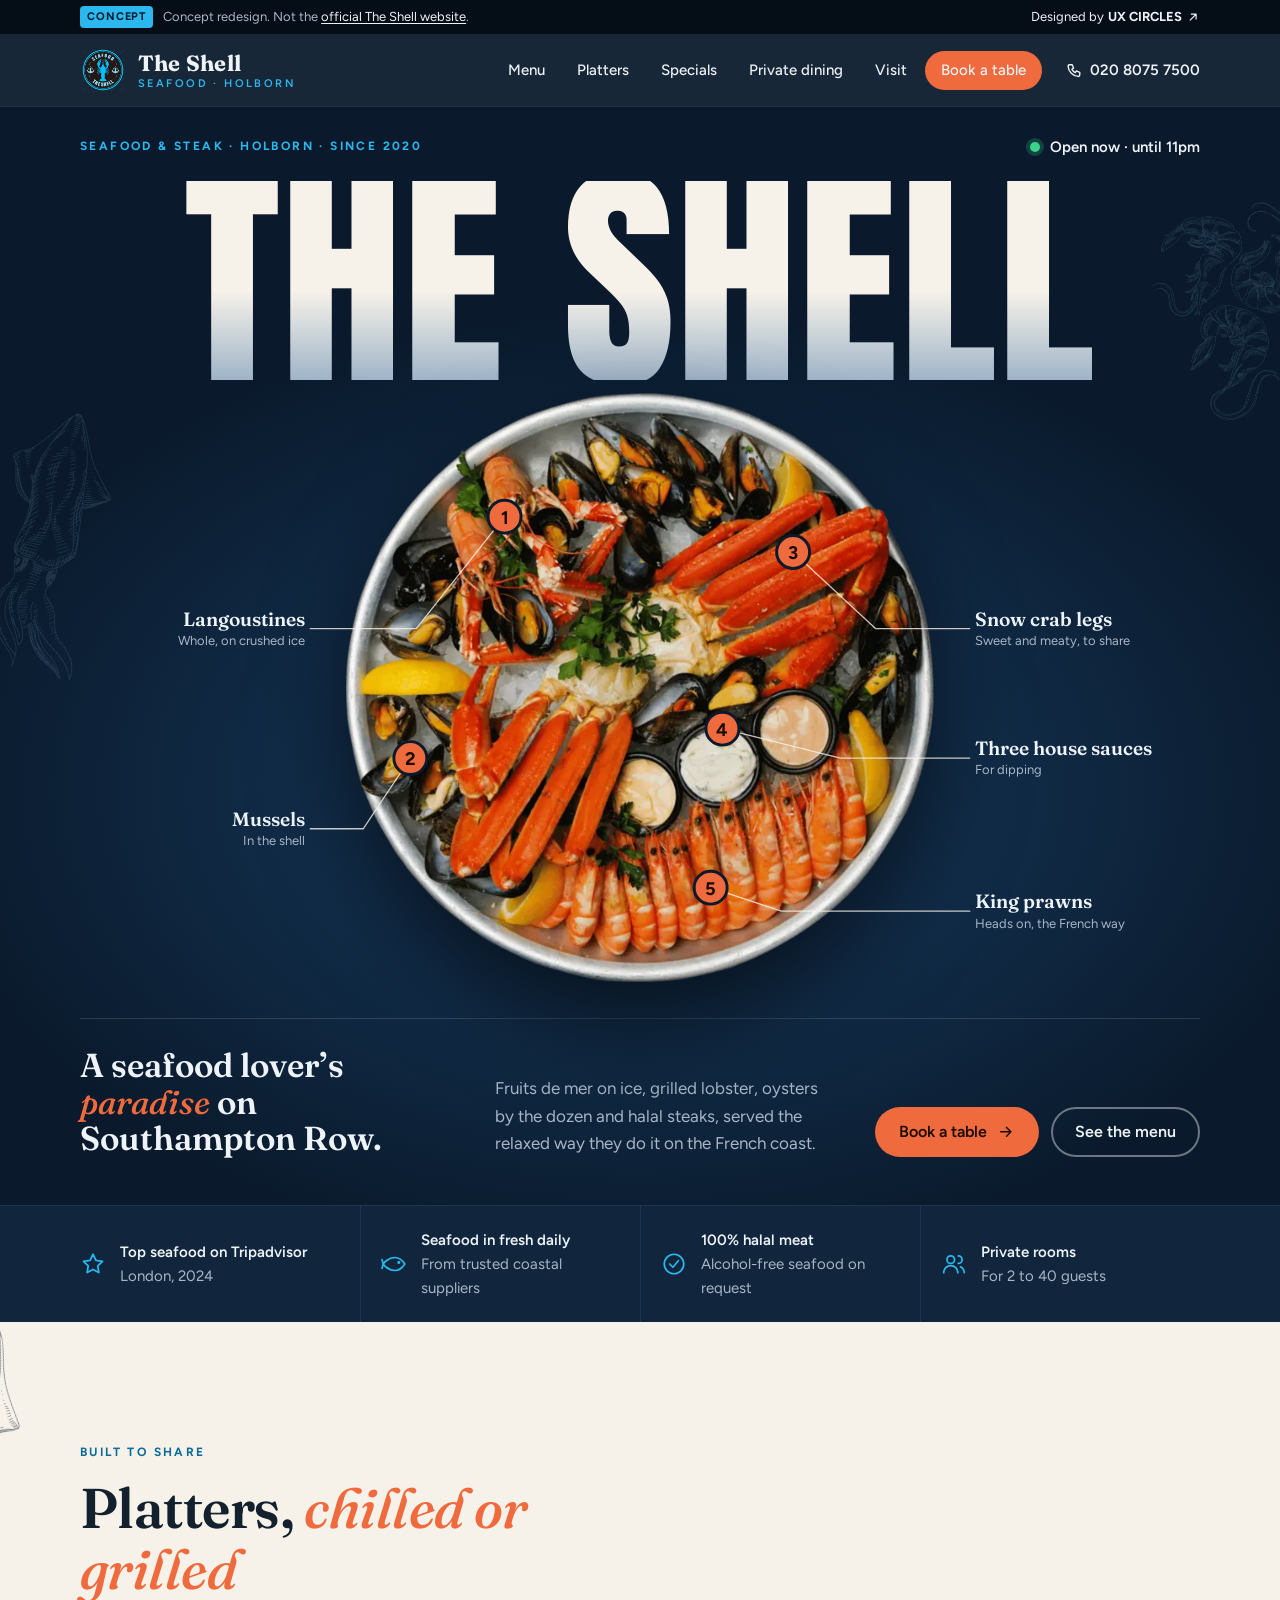
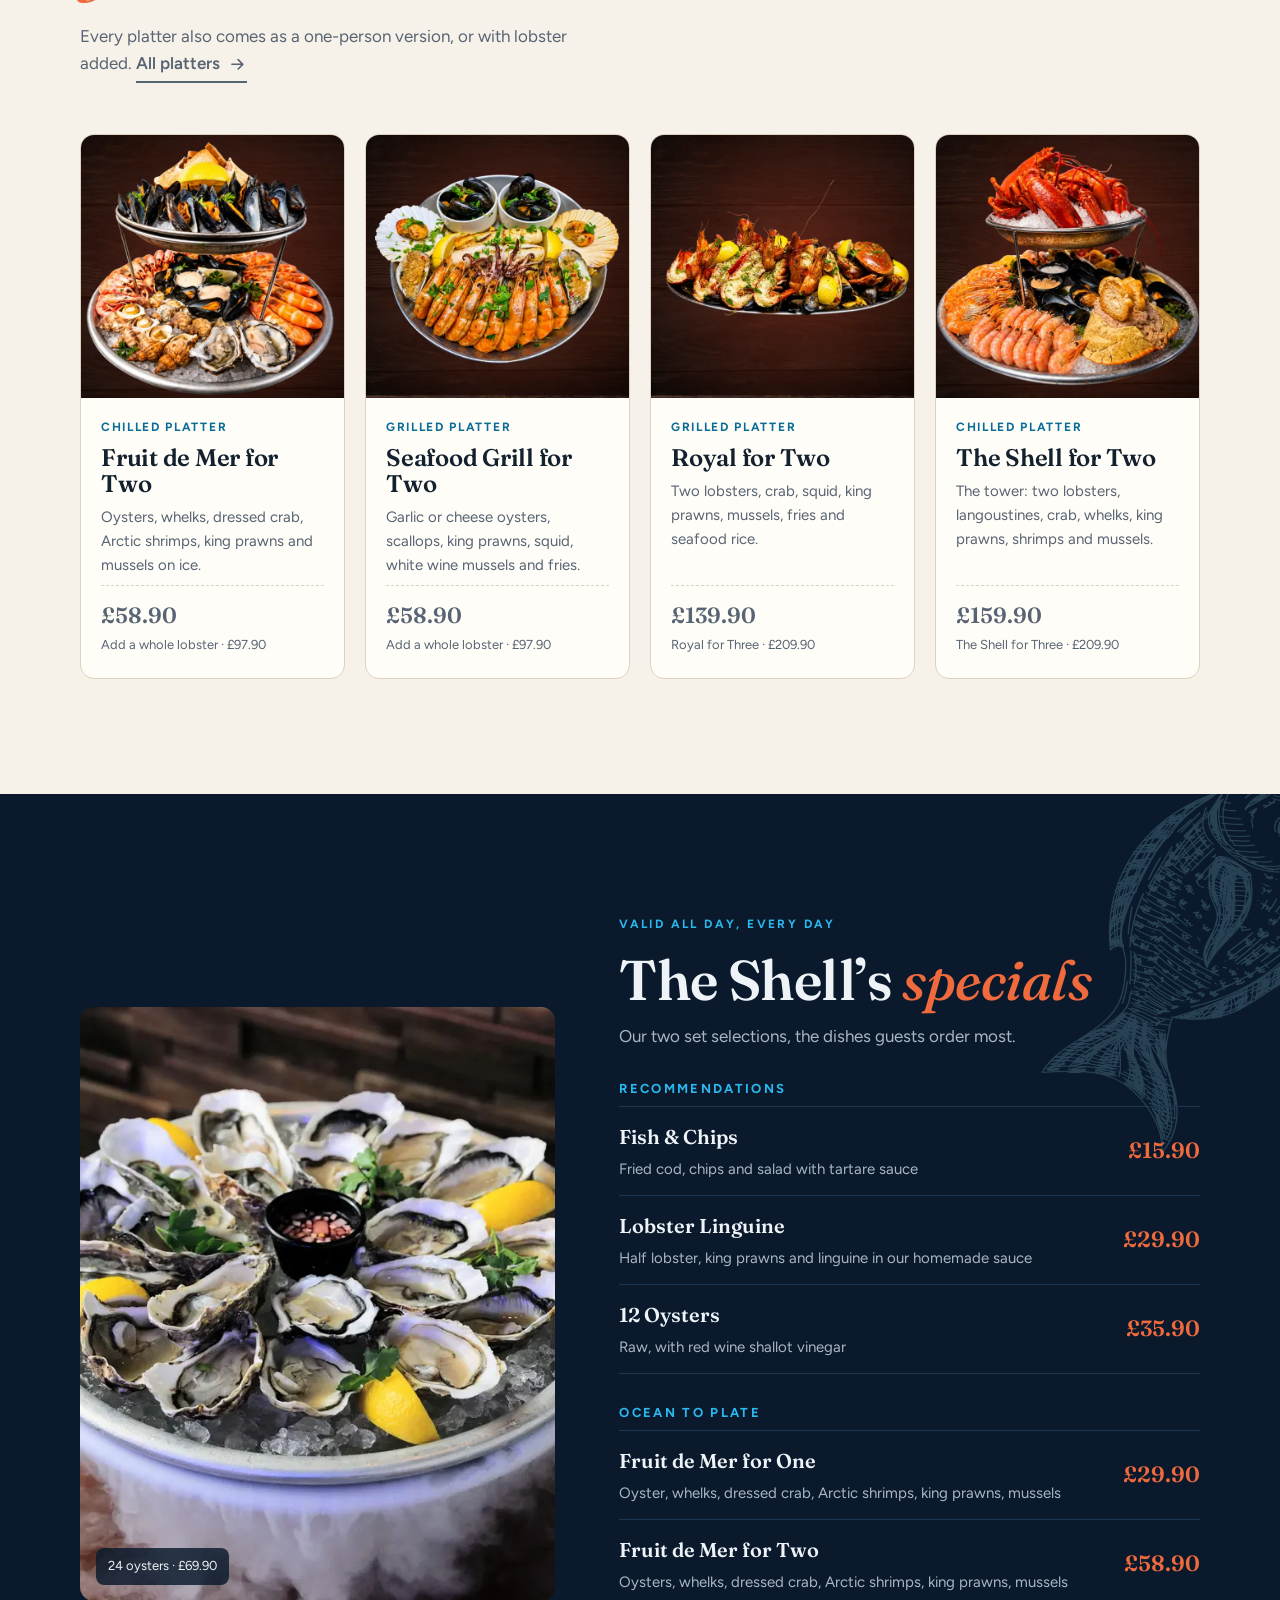
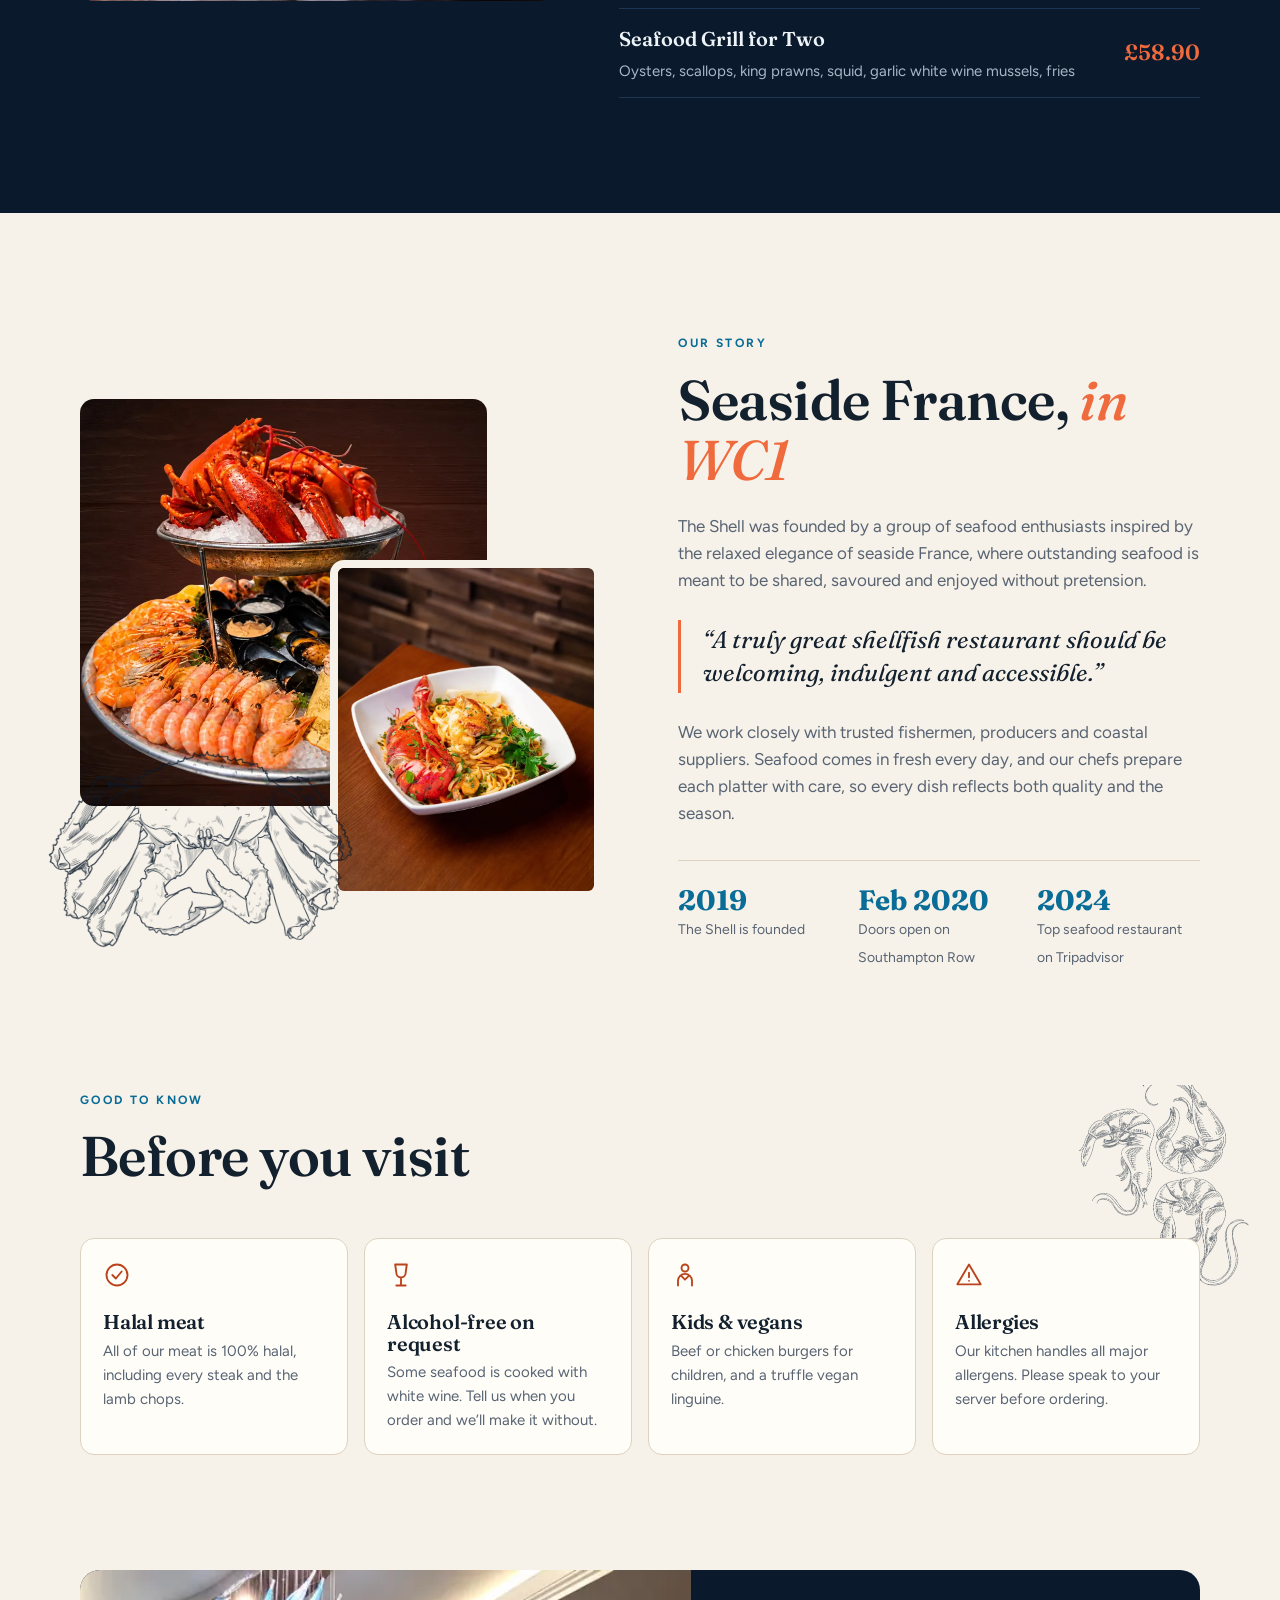
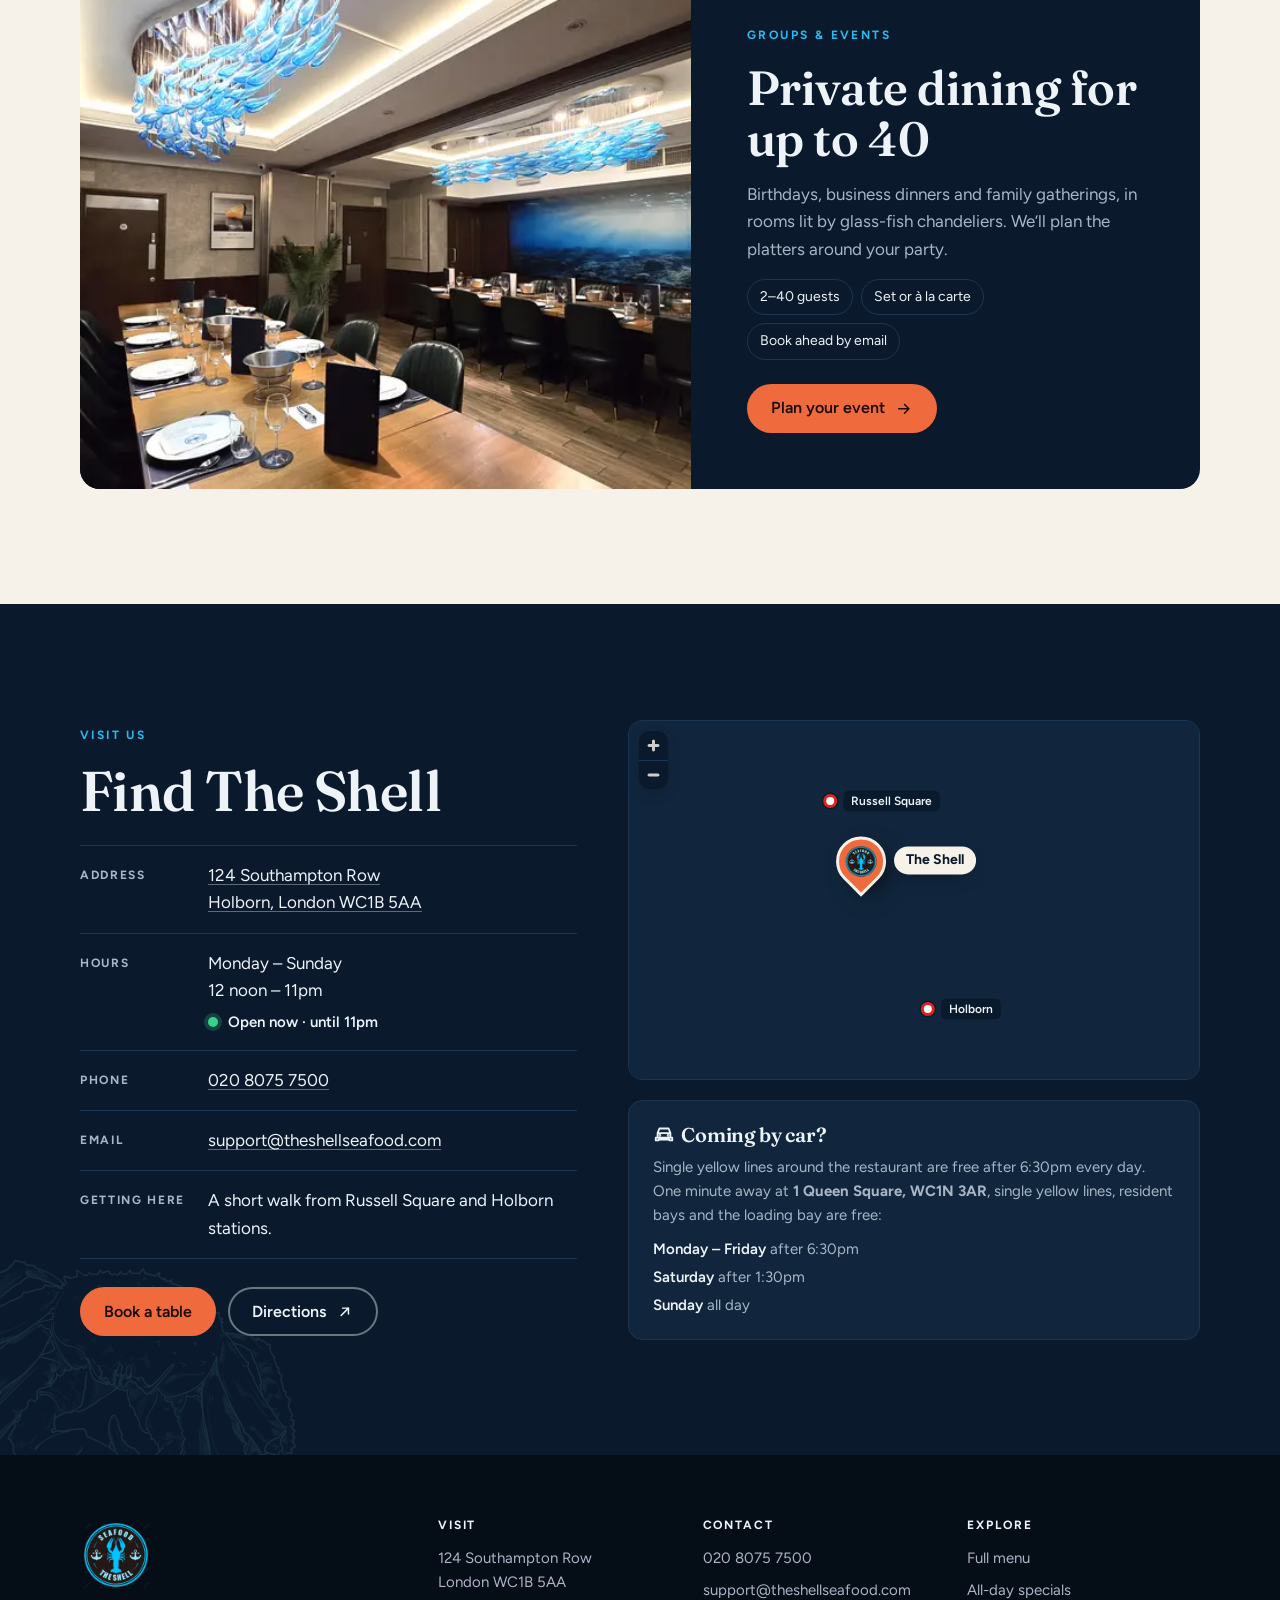
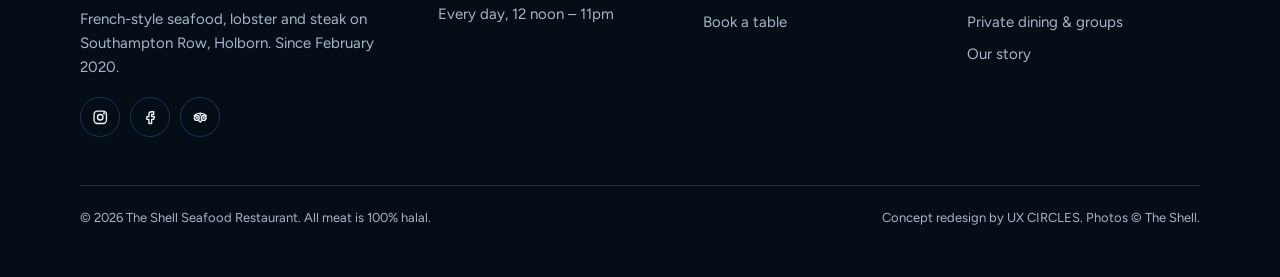
==== index.html @ cafabdac "Stop the hero platter from covering the S in the wordmark The platter overlapped the bottom of THE S" ====
<!doctype html>
<html lang="en-GB" class="no-js">
<head>
  <meta charset="utf-8">
  <meta name="viewport" content="width=device-width, initial-scale=1, viewport-fit=cover">
  <title>The Shell · Seafood restaurant in Holborn, London</title>
  <meta name="description" content="Fruits de mer platters, lobster, oysters and halal steak at 124 Southampton Row, Holborn. Open every day 12 noon – 11pm. Book a table online.">
  <meta name="robots" content="noindex, nofollow">
  <meta name="theme-color" content="#0a1a2c">
  <link rel="canonical" href="https://uxcircles.github.io/theshellseafood/">
  <link rel="icon" href="favicon.png" type="image/png">
  <link rel="apple-touch-icon" href="apple-touch-icon.png">

  <meta property="og:type" content="restaurant">
  <meta property="og:site_name" content="The Shell Seafood Restaurant">
  <meta property="og:title" content="The Shell · Seafood restaurant in Holborn, London">
  <meta property="og:description" content="Fruits de mer platters, lobster, oysters and halal steak at 124 Southampton Row, Holborn. Open every day 12 noon – 11pm. Book a table online.">
  <meta property="og:url" content="https://uxcircles.github.io/theshellseafood/">
  <meta property="og:image" content="https://uxcircles.github.io/theshellseafood/assets/img/og.jpg">
  <meta property="og:image:width" content="1200">
  <meta property="og:image:height" content="630">
  <meta name="twitter:card" content="summary_large_image">

  <link rel="preconnect" href="https://fonts.googleapis.com">
  <link rel="preconnect" href="https://fonts.gstatic.com" crossorigin>
  <link href="https://fonts.googleapis.com/css2?family=Anton&family=Figtree:wght@400;500;600;700&family=Fraunces:ital,opsz,wght@0,9..144,500;0,9..144,600;0,9..144,700;1,9..144,500&display=swap" rel="stylesheet">
  <link rel="preload" as="image" href="assets/img/platter-cutout-700.webp" imagesrcset="assets/img/platter-cutout-700.webp 700w, assets/img/platter-cutout-880.webp 880w" imagesizes="(max-width: 760px) 92vw, 600px" fetchpriority="high">
  <link rel="stylesheet" href="assets/css/style.css?v=7">
  <script type="application/ld+json">
  {
    "@context": "https://schema.org",
    "@type": "SeafoodRestaurant",
    "name": "The Shell Seafood Restaurant",
    "alternateName": ["The Shell", "The Shell Holborn"],
    "servesCuisine": ["Seafood", "French", "Steak"],
    "address": {
      "@type": "PostalAddress",
      "streetAddress": "124 Southampton Row",
      "addressLocality": "London",
      "postalCode": "WC1B 5AA",
      "addressCountry": "GB"
    },
    "geo": { "@type": "GeoCoordinates", "latitude": 51.5207627, "longitude": -0.1229369 },
    "telephone": "+442080757500",
    "email": "support@theshellseafood.com",
    "url": "https://uxcircles.github.io/theshellseafood/",
    "image": "https://uxcircles.github.io/theshellseafood/assets/img/og.jpg",
    "logo": "https://uxcircles.github.io/theshellseafood/assets/img/logo-badge.png",
    "menu": "https://uxcircles.github.io/theshellseafood/menu.html",
    "acceptsReservations": "True",
    "priceRange": "££",
    "openingHoursSpecification": [
      { "@type": "OpeningHoursSpecification", "dayOfWeek": ["Monday", "Tuesday", "Wednesday", "Thursday", "Friday", "Saturday", "Sunday"], "opens": "12:00", "closes": "23:00" }
    ],
    "sameAs": ["https://www.instagram.com/theshellseafood/", "https://www.facebook.com/TheShellSeafood/", "https://www.tripadvisor.co.uk/Restaurant_Review-g186338-d20214731-Reviews-The_Shell_Holborn-London_England.html"]
  }
  </script>
</head>
<body>
  <svg aria-hidden="true" focusable="false" style="position:absolute;width:0;height:0;overflow:hidden">
    <symbol id="i-phone" viewBox="0 0 24 24"><path d="M5 4h4l2 5-2.5 1.5a11 11 0 0 0 5 5L15 13l5 2v4a2 2 0 0 1-2 2A16 16 0 0 1 3 6a2 2 0 0 1 2-2"/></symbol>
    <symbol id="i-arrow" viewBox="0 0 24 24"><path d="M5 12h14M13 6l6 6-6 6"/></symbol>
    <symbol id="i-ext" viewBox="0 0 24 24"><path d="M7 17 17 7M9 7h8v8"/></symbol>
    <symbol id="i-pin" viewBox="0 0 24 24"><path d="M12 21s-7-6.2-7-11.5A7 7 0 0 1 19 9.5C19 14.8 12 21 12 21z"/><circle cx="12" cy="9.5" r="2.5"/></symbol>
    <symbol id="i-clock" viewBox="0 0 24 24"><circle cx="12" cy="12" r="9"/><path d="M12 7v5l3 2"/></symbol>
    <symbol id="i-mail" viewBox="0 0 24 24"><rect x="3" y="5" width="18" height="14" rx="2"/><path d="m3 7 9 6 9-6"/></symbol>
    <symbol id="i-search" viewBox="0 0 24 24"><circle cx="11" cy="11" r="7"/><path d="m20 20-4-4"/></symbol>
    <symbol id="i-leaf" viewBox="0 0 24 24"><path d="M5 19c0-9 6-14 15-14 0 9-5 15-14 15"/><path d="M5 19 13 11"/></symbol>
    <symbol id="i-check" viewBox="0 0 24 24"><circle cx="12" cy="12" r="9"/><path d="m8 12 3 3 5-6"/></symbol>
    <symbol id="i-glass" viewBox="0 0 24 24"><path d="M7 3h10l-1 7a4 4 0 0 1-8 0zM12 14v7M8 21h8"/></symbol>
    <symbol id="i-child" viewBox="0 0 24 24"><circle cx="12" cy="6" r="3"/><path d="M6 21v-4a6 6 0 0 1 12 0v4M9 13l3 3 3-3"/></symbol>
    <symbol id="i-users" viewBox="0 0 24 24"><circle cx="9" cy="8" r="3.5"/><path d="M2.5 20a6.5 6.5 0 0 1 13 0"/><path d="M16 4.5a3.5 3.5 0 0 1 0 7M18 14.5a6.5 6.5 0 0 1 3.5 5.5"/></symbol>
    <symbol id="i-cake" viewBox="0 0 24 24"><path d="M4 21V12h16v9M2 21h20M4 16c2 1.5 4 1.5 6 0s4-1.5 6 0 4 1.5 4 0M12 12V8M12 5.5V5"/></symbol>
    <symbol id="i-case" viewBox="0 0 24 24"><rect x="3" y="7" width="18" height="13" rx="2"/><path d="M9 7V5a2 2 0 0 1 2-2h2a2 2 0 0 1 2 2v2M3 13h18"/></symbol>
    <symbol id="i-heart" viewBox="0 0 24 24"><path d="M12 20s-8-4.6-8-10.5A4.5 4.5 0 0 1 12 7a4.5 4.5 0 0 1 8 2.5C20 15.4 12 20 12 20z"/></symbol>
    <symbol id="i-car" viewBox="0 0 24 24"><path d="M5 16V11l2-5h10l2 5v5M3 16h18v3h-3v-1H6v1H3zM5 11h14"/><circle cx="7.5" cy="13.5" r=".5"/><circle cx="16.5" cy="13.5" r=".5"/></symbol>
    <symbol id="i-alert" viewBox="0 0 24 24"><path d="M12 3 2 20h20L12 3z"/><path d="M12 10v4M12 17h.01"/></symbol>
    <symbol id="i-star" viewBox="0 0 24 24"><path d="m12 3 2.7 5.6 6.1.9-4.4 4.3 1 6.1-5.4-2.9-5.4 2.9 1-6.1L3.2 9.5l6.1-.9z"/></symbol>
    <symbol id="i-fish" viewBox="0 0 24 24"><path d="M2 12s4-6 11-6c4 0 7 3 9 6-2 3-5 6-9 6-7 0-11-6-11-6zM2 12l-1 4M2 12 1 8"/><circle cx="16.5" cy="10.5" r=".6"/></symbol>
    <symbol id="i-ig" viewBox="0 0 24 24"><rect x="3" y="3" width="18" height="18" rx="5"/><circle cx="12" cy="12" r="4"/><circle cx="17.5" cy="6.5" r=".6"/></symbol>
    <symbol id="i-fb" viewBox="0 0 24 24"><path d="M14 8h3V4h-3a4 4 0 0 0-4 4v3H7v4h3v6h4v-6h3l1-4h-4V8z"/></symbol>
    <symbol id="i-ta" viewBox="0 0 24 24"><circle cx="7" cy="13" r="3.5"/><circle cx="17" cy="13" r="3.5"/><path d="M3.5 9.5C6 7 9 6 12 6s6 1 8.5 3.5M12 6v3M10 17l2 2 2-2"/><circle cx="7" cy="13" r=".6"/><circle cx="17" cy="13" r=".6"/></symbol>
  </svg>
  <a class="skip" href="#main">Skip to content</a>

  <header class="site-header">
    <div class="concept-bar" role="note">
      <div class="wrap concept-inner">
        <p><span class="concept-tag">Concept</span><span class="concept-long">Concept redesign. Not the <a href="https://www.theshellseafood.com/" target="_blank" rel="noopener">official The Shell website</a>.</span><span class="concept-short">Concept redesign</span></p>
        <a href="https://ux-circles.com/web" target="_blank" rel="noopener">Designed by <strong>UX CIRCLES</strong> <svg class="icon" aria-hidden="true"><use href="#i-ext"/></svg></a>
      </div>
    </div>
    <div class="header-bar">
      <div class="wrap header-inner">
        <a class="brand" href="index.html" aria-label="The Shell, home">
          <img src="assets/img/logo-badge.png" alt="" width="46" height="46">
          <span class="brand-name"><strong>The Shell</strong><span>Seafood · Holborn</span></span>
        </a>
        <nav class="nav" id="site-nav" aria-label="Main">
          <a href="menu.html">Menu</a>
          <a href="#platters">Platters</a>
          <a href="#specials">Specials</a>
          <a href="private-dining.html">Private dining</a>
          <a href="#visit">Visit</a>
          <a class="btn btn-primary btn-sm" href="book.html">Book a table</a>
        </nav>
        <a class="header-call" href="tel:+442080757500"><svg class="icon" aria-hidden="true"><use href="#i-phone"/></svg><span>020 8075 7500</span><span class="visually-hidden"> Call the restaurant</span></a>
        <button class="nav-toggle" type="button" aria-expanded="false" aria-controls="site-nav" data-nav-toggle><span class="bars" aria-hidden="true"></span>Menu</button>
      </div>
    </div>
  </header>

  <main id="main">
    <section class="hero" aria-labelledby="hero-title">
      <img class="sketch sk-hero-a" src="assets/img/sketch-squid-light.webp" width="500" height="720" alt="" aria-hidden="true" loading="lazy" decoding="async">
      <img class="sketch sk-hero-b" src="assets/img/sketch-shrimp-light.webp" width="507" height="720" alt="" aria-hidden="true" loading="lazy" decoding="async">
      <div class="wrap hero-inner">
        <div class="hero-top">
          <span class="eyebrow light">Seafood &amp; steak · Holborn<span class="hide-sm"> · Since 2020</span></span>
          <span class="status hide-sm" data-status>Open every day, 12 noon – 11pm</span>
        </div>
        <h1 id="hero-title" class="wordmark"><span aria-hidden="true">The Shell</span><span class="visually-hidden">The Shell, seafood restaurant in Holborn, London</span></h1>

        <figure class="anatomy">
          <div class="anatomy-stage">
            <div class="plate-loader" aria-hidden="true">
              <span class="plate-rim"></span>
              <span class="plate-ice"></span>
              <span class="plate-text">Plating up…</span>
            </div>
            <img class="anatomy-plate" src="assets/img/platter-cutout-700.webp" srcset="assets/img/platter-cutout-700.webp 700w, assets/img/platter-cutout-880.webp 880w" sizes="(max-width: 760px) 92vw, 600px" width="700" height="700" alt="A round seafood platter on ice: langoustines, snow crab legs, mussels, king prawns and three sauces" fetchpriority="high">
            <svg class="anatomy-lines" viewBox="0 0 180 100" aria-hidden="true">
              <g class="leaders">
                <polyline points="67,21 52,40 34,40"/>
                <polyline points="51,62 43,74 34,74"/>
                <polyline points="116,27 130,40 146,40"/>
                <polyline points="104,57 124,62 146,62"/>
                <polyline points="102,84 114,88 146,88"/>
              </g>
              <g class="pins">
                <g style="--i:0"><circle cx="67" cy="21" r="2.8"/><text x="67" y="21.2">1</text></g>
                <g style="--i:1"><circle cx="51" cy="62" r="2.8"/><text x="51" y="62.2">2</text></g>
                <g style="--i:2"><circle cx="116" cy="27" r="2.8"/><text x="116" y="27.2">3</text></g>
                <g style="--i:3"><circle cx="104" cy="57" r="2.8"/><text x="104" y="57.2">4</text></g>
                <g style="--i:4"><circle cx="102" cy="84" r="2.8"/><text x="102" y="84.2">5</text></g>
              </g>
            </svg>
          </div>
          <figcaption>
            <ol class="anatomy-labels">
              <li class="l1" style="--i:0"><b>1</b><span>Langoustines<small>Whole, on crushed ice</small></span></li>
              <li class="l2" style="--i:1"><b>2</b><span>Mussels<small>In the shell</small></span></li>
              <li class="l3" style="--i:2"><b>3</b><span>Snow crab legs<small>Sweet and meaty, to share</small></span></li>
              <li class="l4" style="--i:3"><b>4</b><span>Three house sauces<small>For dipping</small></span></li>
              <li class="l5" style="--i:4"><b>5</b><span>King prawns<small>Heads on, the French way</small></span></li>
            </ol>
          </figcaption>
        </figure>

        <div class="hero-foot">
          <p class="hero-tagline">A seafood lover’s <em class="script">paradise</em> on Southampton Row.</p>
          <p class="hero-lede">Fruits de mer on ice, grilled lobster, oysters by the dozen and halal steaks, served the relaxed way they do it on the French coast.</p>
          <div class="hero-actions">
            <span class="status show-sm" data-status>Open every day, 12 noon – 11pm</span>
            <a class="btn btn-primary" href="book.html">Book a table <svg class="icon" aria-hidden="true"><use href="#i-arrow"/></svg></a>
            <a class="btn btn-ghost" href="menu.html">See the menu</a>
          </div>
        </div>
      </div>
    </section>

    <section class="proof" aria-label="Why The Shell">
      <div class="wrap">
        <ul>
          <li><svg class="icon" aria-hidden="true"><use href="#i-star"/></svg><span><strong>Top seafood on Tripadvisor</strong>London, 2024</span></li>
          <li><svg class="icon" aria-hidden="true"><use href="#i-fish"/></svg><span><strong>Seafood in fresh daily</strong>From trusted coastal suppliers</span></li>
          <li><svg class="icon" aria-hidden="true"><use href="#i-check"/></svg><span><strong>100% halal meat</strong>Alcohol-free seafood on request</span></li>
          <li><svg class="icon" aria-hidden="true"><use href="#i-users"/></svg><span><strong>Private rooms</strong>For 2 to 40 guests</span></li>
        </ul>
      </div>
    </section>

    <section class="section has-sketch" id="platters" aria-labelledby="platters-title">
      <img class="sketch sk-platters" src="assets/img/sketch-squid-ink.webp" width="500" height="720" alt="" aria-hidden="true" loading="lazy" decoding="async">
      <div class="wrap">
        <div class="section-head">
          <div>
            <span class="eyebrow">Built to share</span>
            <h2 id="platters-title">Platters, <em class="script">chilled or grilled</em></h2>
          </div>
          <p>Every platter also comes as a one-person version, or with lobster added. <a class="link-arrow" href="menu.html#chilled-platters">All platters <svg class="icon" aria-hidden="true"><use href="#i-arrow"/></svg></a></p>
        </div>
        <ul class="platters">
          <li class="platter reveal">
            <img src="assets/img/menu/fruit-de-mer-for-two-640.webp" width="640" height="640" alt="Fruit de Mer for Two" loading="lazy" decoding="async">
            <div class="platter-body">
              <span class="platter-kind">Chilled platter</span>
              <h3>Fruit de Mer for Two</h3>
              <p>Oysters, whelks, dressed crab, Arctic shrimps, king prawns and mussels on ice.</p>
              <div class="platter-foot"><span class="price">£58.90</span><span>Add a whole lobster · £97.90</span></div>
            </div>
          </li>
          <li class="platter reveal">
            <img src="assets/img/menu/seafood-grill-for-two-640.webp" width="640" height="640" alt="Seafood Grill for Two" loading="lazy" decoding="async">
            <div class="platter-body">
              <span class="platter-kind">Grilled platter</span>
              <h3>Seafood Grill for Two</h3>
              <p>Garlic or cheese oysters, scallops, king prawns, squid, white wine mussels and fries.</p>
              <div class="platter-foot"><span class="price">£58.90</span><span>Add a whole lobster · £97.90</span></div>
            </div>
          </li>
          <li class="platter reveal">
            <img src="assets/img/menu/royal-for-two-640.webp" width="640" height="640" alt="Royal for Two" loading="lazy" decoding="async">
            <div class="platter-body">
              <span class="platter-kind">Grilled platter</span>
              <h3>Royal for Two</h3>
              <p>Two lobsters, crab, squid, king prawns, mussels, fries and seafood rice.</p>
              <div class="platter-foot"><span class="price">£139.90</span><span>Royal for Three · £209.90</span></div>
            </div>
          </li>
          <li class="platter reveal">
            <img src="assets/img/menu/the-shell-for-two-640.webp" width="640" height="640" alt="The Shell for Two" loading="lazy" decoding="async">
            <div class="platter-body">
              <span class="platter-kind">Chilled platter</span>
              <h3>The Shell for Two</h3>
              <p>The tower: two lobsters, langoustines, crab, whelks, king prawns, shrimps and mussels.</p>
              <div class="platter-foot"><span class="price">£159.90</span><span>The Shell for Three · £209.90</span></div>
            </div>
          </li>
        </ul>
      </div>
    </section>

    <section class="section on-ink has-sketch" id="specials" aria-labelledby="specials-title">
      <img class="sketch sk-specials" src="assets/img/sketch-fish-light.webp" width="403" height="720" alt="" aria-hidden="true" loading="lazy" decoding="async">
      <div class="wrap specials">
        <figure class="specials-photo reveal">
          <img src="assets/img/oysters-800.webp" srcset="assets/img/oysters-800.webp 800w, assets/img/oysters-1600.webp 1600w" sizes="(max-width: 860px) 100vw, 520px" width="800" height="701" alt="Two dozen raw oysters on a stand of crushed ice with lemon and shallot vinegar" loading="lazy" decoding="async">
          <figcaption>24 oysters · £69.90</figcaption>
        </figure>
        <div>
          <span class="eyebrow light">Valid all day, every day</span>
          <h2 id="specials-title">The Shell’s <em class="script">specials</em></h2>
          <p class="specials-intro">Our two set selections, the dishes guests order most.</p>
          <div class="special-group">
            <h3>Recommendations</h3>
            <ul class="special-list">
              <li><strong>Fish &amp; Chips</strong><span>Fried cod, chips and salad with tartare sauce</span><b class="price">£15.90</b></li>
              <li><strong>Lobster Linguine</strong><span>Half lobster, king prawns and linguine in our homemade sauce</span><b class="price">£29.90</b></li>
              <li><strong>12 Oysters</strong><span>Raw, with red wine shallot vinegar</span><b class="price">£35.90</b></li>
            </ul>
          </div>
          <div class="special-group">
            <h3>Ocean to plate</h3>
            <ul class="special-list">
              <li><strong>Fruit de Mer for One</strong><span>Oyster, whelks, dressed crab, Arctic shrimps, king prawns, mussels</span><b class="price">£29.90</b></li>
              <li><strong>Fruit de Mer for Two</strong><span>Oysters, whelks, dressed crab, Arctic shrimps, king prawns, mussels</span><b class="price">£58.90</b></li>
              <li><strong>Seafood Grill for Two</strong><span>Oysters, scallops, king prawns, squid, garlic white wine mussels, fries</span><b class="price">£58.90</b></li>
            </ul>
          </div>
        </div>
      </div>
    </section>

    <section class="section" id="story" aria-labelledby="story-title">
      <div class="wrap story">
        <div class="story-photos reveal">
          <img class="p1" src="assets/img/tower-800.webp" srcset="assets/img/tower-800.webp 800w, assets/img/tower-1600.webp 1600w" sizes="(max-width: 860px) 78vw, 440px" width="800" height="787" alt="The Shell for Two: a two-tier tower with lobsters on top and prawns, mussels and crab below" loading="lazy" decoding="async">
          <img class="p2" src="assets/img/linguine-800.webp" srcset="assets/img/linguine-800.webp 800w, assets/img/linguine-1600.webp 1600w" sizes="(max-width: 860px) 52vw, 300px" width="800" height="985" alt="Lobster linguine in a white bowl" loading="lazy" decoding="async">
          <img class="sketch sk-story" src="assets/img/sketch-crab-ink.webp" width="720" height="471" alt="" aria-hidden="true" loading="lazy" decoding="async">
        </div>
        <div class="story-copy">
          <span class="eyebrow">Our story</span>
          <h2 id="story-title">Seaside France, <em class="script">in WC1</em></h2>
          <p>The Shell was founded by a group of seafood enthusiasts inspired by the relaxed elegance of seaside France, where outstanding seafood is meant to be shared, savoured and enjoyed without pretension.</p>
          <blockquote>“A truly great shellfish restaurant should be welcoming, indulgent and accessible.”</blockquote>
          <p>We work closely with trusted fishermen, producers and coastal suppliers. Seafood comes in fresh every day, and our chefs prepare each platter with care, so every dish reflects both quality and the season.</p>
          <ul class="timeline">
            <li><strong>2019</strong><span>The Shell is founded</span></li>
            <li><strong>Feb 2020</strong><span>Doors open on Southampton Row</span></li>
            <li><strong>2024</strong><span>Top seafood restaurant on Tripadvisor</span></li>
          </ul>
        </div>
      </div>
    </section>

    <section class="section has-sketch" style="padding-top:0" aria-labelledby="notes-title">
      <img class="sketch sk-notes" src="assets/img/sketch-shrimp-ink.webp" width="507" height="720" alt="" aria-hidden="true" loading="lazy" decoding="async">
      <div class="wrap">
        <div class="section-head">
          <div>
            <span class="eyebrow">Good to know</span>
            <h2 id="notes-title">Before you visit</h2>
          </div>
        </div>
        <ul class="notes">
          <li class="reveal"><svg class="icon" aria-hidden="true"><use href="#i-check"/></svg><h3>Halal meat</h3><p>All of our meat is 100% halal, including every steak and the lamb chops.</p></li>
          <li class="reveal"><svg class="icon" aria-hidden="true"><use href="#i-glass"/></svg><h3>Alcohol-free on request</h3><p>Some seafood is cooked with white wine. Tell us when you order and we’ll make it without.</p></li>
          <li class="reveal"><svg class="icon" aria-hidden="true"><use href="#i-child"/></svg><h3>Kids &amp; vegans</h3><p>Beef or chicken burgers for children, and a truffle vegan linguine.</p></li>
          <li class="reveal"><svg class="icon" aria-hidden="true"><use href="#i-alert"/></svg><h3>Allergies</h3><p>Our kitchen handles all major allergens. Please speak to your server before ordering.</p></li>
        </ul>
      </div>
    </section>

    <section class="section" style="padding-top:0" aria-labelledby="pd-title">
      <div class="wrap">
        <div class="pd-teaser reveal">
          <img src="assets/img/room-long-800.webp" srcset="assets/img/room-long-800.webp 800w, assets/img/room-long-1600.webp 1600w" sizes="(max-width: 860px) 100vw, 660px" width="800" height="450" alt="Private dining room with long tables, green leather chairs, blue glass fish chandeliers and an underwater mural" loading="lazy" decoding="async">
          <div class="pd-teaser-body">
            <span class="eyebrow light">Groups &amp; events</span>
            <h2 id="pd-title">Private dining for up to 40</h2>
            <p>Birthdays, business dinners and family gatherings, in rooms lit by glass-fish chandeliers. We’ll plan the platters around your party.</p>
            <ul class="pd-facts"><li>2–40 guests</li><li>Set or à la carte</li><li>Book ahead by email</li></ul>
            <a class="btn btn-primary" href="private-dining.html">Plan your event <svg class="icon" aria-hidden="true"><use href="#i-arrow"/></svg></a>
          </div>
        </div>
      </div>
    </section>

    <section class="section on-ink has-sketch" id="visit" aria-labelledby="visit-title">
      <img class="sketch sk-visit" src="assets/img/sketch-crab-light.webp" width="720" height="471" alt="" aria-hidden="true" loading="lazy" decoding="async">
      <div class="wrap visit">
        <div>
          <span class="eyebrow light">Visit us</span>
          <h2 id="visit-title">Find The Shell</h2>
          <ul class="visit-list">
            <li><span class="label">Address</span><span><a href="https://www.google.com/maps/place/The+Shell/@51.5207627,-0.1251256,17z/data=!3m1!4b1!4m6!3m5!1s0x48761bf2e88a51cd:0xa73f724916147853!8m2!3d51.5207627!4d-0.1229369" target="_blank" rel="noopener">124 Southampton Row<br>Holborn, London WC1B 5AA</a></span></li>
            <li><span class="label">Hours</span><span>Monday – Sunday<br>12 noon – 11pm <span class="status" data-status style="display:flex;margin-top:6px"></span></span></li>
            <li><span class="label">Phone</span><span><a href="tel:+442080757500">020 8075 7500</a></span></li>
            <li><span class="label">Email</span><span><a href="mailto:support@theshellseafood.com">support@theshellseafood.com</a></span></li>
            <li><span class="label">Getting here</span><span>A short walk from Russell Square and Holborn stations.</span></li>
          </ul>
          <div class="visit-actions">
            <a class="btn btn-primary" href="book.html">Book a table</a>
            <a class="btn btn-ghost" href="https://www.google.com/maps/place/The+Shell/@51.5207627,-0.1251256,17z/data=!3m1!4b1!4m6!3m5!1s0x48761bf2e88a51cd:0xa73f724916147853!8m2!3d51.5207627!4d-0.1229369" target="_blank" rel="noopener">Directions <svg class="icon" aria-hidden="true"><use href="#i-ext"/></svg></a>
          </div>
        </div>
        <div class="visit-side">
          <div class="map">
            <!-- MapLibre is bundled in assets/vendor; the map (assets/js/map.js) only loads when it scrolls near the viewport -->
            <div class="map-canvas" data-map data-lib="assets/vendor/maplibre/" data-src="assets/js/map.js?v=1" data-logo="assets/img/logo-badge.png" data-lat="51.52076" data-lng="-0.12294" data-stations='[["Russell Square", -0.1243, 51.5231], ["Holborn", -0.1200, 51.5174]]' role="img" aria-label="Map showing The Shell at 124 Southampton Row, between Russell Square and Holborn stations">
              <a class="map-fallback" href="https://www.google.com/maps/place/The+Shell/@51.5207627,-0.1251256,17z/data=!3m1!4b1!4m6!3m5!1s0x48761bf2e88a51cd:0xa73f724916147853!8m2!3d51.5207627!4d-0.1229369" target="_blank" rel="noopener">Open in Google Maps ↗</a>
            </div>
          </div>
          <div class="parking">
            <h3><svg class="icon" aria-hidden="true" style="vertical-align:-3px;margin-right:6px"><use href="#i-car"/></svg>Coming by car?</h3>
            <p>Single yellow lines around the restaurant are free after 6:30pm every day. One minute away at <strong>1 Queen Square, WC1N 3AR</strong>, single yellow lines, resident bays and the loading bay are free:</p>
            <ul>
              <li><strong>Monday – Friday</strong> after 6:30pm</li>
              <li><strong>Saturday</strong> after 1:30pm</li>
              <li><strong>Sunday</strong> all day</li>
            </ul>
          </div>
        </div>
      </div>
    </section>
  </main>

  <footer class="site-footer">
    <div class="wrap">
      <div class="footer-grid">
        <div class="footer-brand">
          <img src="assets/img/logo-badge.png" alt="The Shell seafood badge" width="72" height="72" loading="lazy">
          <p>French-style seafood, lobster and steak on Southampton Row, Holborn. Since February 2020.</p>
          <div class="socials">
            <a href="https://www.instagram.com/theshellseafood/" target="_blank" rel="noopener" aria-label="Instagram"><svg class="icon" aria-hidden="true"><use href="#i-ig"/></svg></a>
            <a href="https://www.facebook.com/TheShellSeafood/" target="_blank" rel="noopener" aria-label="Facebook"><svg class="icon" aria-hidden="true"><use href="#i-fb"/></svg></a>
            <a href="https://www.tripadvisor.co.uk/Restaurant_Review-g186338-d20214731-Reviews-The_Shell_Holborn-London_England.html" target="_blank" rel="noopener" aria-label="Tripadvisor reviews"><svg class="icon" aria-hidden="true"><use href="#i-ta"/></svg></a>
          </div>
        </div>
        <div>
          <h2>Visit</h2>
          <ul>
            <li><a href="https://www.google.com/maps/place/The+Shell/@51.5207627,-0.1251256,17z/data=!3m1!4b1!4m6!3m5!1s0x48761bf2e88a51cd:0xa73f724916147853!8m2!3d51.5207627!4d-0.1229369" target="_blank" rel="noopener">124 Southampton Row<br>London WC1B 5AA</a></li>
            <li>Every day, 12 noon – 11pm</li>
          </ul>
        </div>
        <div>
          <h2>Contact</h2>
          <ul>
            <li><a href="tel:+442080757500">020 8075 7500</a></li>
            <li><a href="mailto:support@theshellseafood.com">support@theshellseafood.com</a></li>
            <li><a href="book.html">Book a table</a></li>
          </ul>
        </div>
        <div>
          <h2>Explore</h2>
          <ul>
            <li><a href="menu.html">Full menu</a></li>
            <li><a href="#specials">All-day specials</a></li>
            <li><a href="private-dining.html">Private dining &amp; groups</a></li>
            <li><a href="#story">Our story</a></li>
          </ul>
        </div>
      </div>
      <div class="footer-base">
        <p>© <span data-year>2026</span> The Shell Seafood Restaurant. All meat is 100% halal.</p>
        <p>Concept redesign by <a href="https://ux-circles.com/web" target="_blank" rel="noopener">UX CIRCLES</a>. Photos © The Shell.</p>
      </div>
    </div>
  </footer>

  <nav class="action-bar" aria-label="Quick actions">
    <a class="btn btn-ghost" href="tel:+442080757500"><svg class="icon" aria-hidden="true"><use href="#i-phone"/></svg>Call</a>
    <a class="btn btn-primary" href="book.html">Book a table</a>
  </nav>

  <script src="assets/js/main.js?v=3" defer></script>
</body>
</html>
---- assets/css/style.css ----
/* The Shell — concept redesign
   Colours come from the restaurant's own badge (cyan lobster on deep navy)
   and the lobster-orange script on the current site. */
:root {
  --ink: #0a1a2c;          /* deep navy, page dark sections */
  --ink-2: #11263d;        /* raised navy */
  --ink-3: #1b3653;        /* lines on navy */
  --shell: #f7f2e9;        /* oyster-shell cream, light sections */
  --sand: #ede4d3;         /* darker cream */
  --paper: #fffdf8;
  --text: #13202e;
  --muted: #586473;
  --on-ink: #eef3f8;
  --on-ink-muted: #a8b6c6;
  --cyan: #2bb8ee;         /* badge blue: accents on navy */
  --cyan-deep: #0a6d97;    /* badge blue darkened for text on cream (AA) */
  --coral: #ef6a3d;        /* lobster orange */
  --coral-deep: #b9431b;
  --line: #ddd2bf;

  --f-display: "Fraunces", Georgia, "Times New Roman", serif;
  --f-body: "Figtree", system-ui, -apple-system, "Segoe UI", sans-serif;

  --wrap: 1200px;
  --gutter: clamp(16px, 4vw, 40px);
  --radius: 14px;
  --shadow: 0 18px 40px -22px rgba(6, 18, 32, .55);
  --header-h: 72px;
  --concept-h: 34px;     /* the Concept bar above the header; both stay pinned */
}

*, *::before, *::after { box-sizing: border-box; }
html { -webkit-text-size-adjust: 100%; scroll-behavior: smooth; scroll-padding-top: calc(var(--concept-h) + var(--header-h) + 16px); }
@media (prefers-reduced-motion: reduce) { html { scroll-behavior: auto; } }
body {
  margin: 0;
  font: 400 1.0625rem/1.6 var(--f-body);
  color: var(--text);
  background: var(--shell);
  -webkit-font-smoothing: antialiased;
}
img { max-width: 100%; height: auto; display: block; }
a { color: inherit; }
button, input, select, textarea { font: inherit; color: inherit; }
h1, h2, h3, h4 { font-family: var(--f-display); font-weight: 600; line-height: 1.08; margin: 0; letter-spacing: -.01em; font-optical-sizing: auto; }
p { margin: 0; }
ul { margin: 0; padding: 0; }
.wrap { width: 100%; max-width: var(--wrap); margin-inline: auto; padding-inline: var(--gutter); }
.visually-hidden { position: absolute !important; width: 1px; height: 1px; overflow: hidden; clip: rect(0 0 0 0); white-space: nowrap; }
.icon { width: 1.1em; height: 1.1em; fill: none; stroke: currentColor; stroke-width: 2; stroke-linecap: round; stroke-linejoin: round; flex: none; }

.skip { position: absolute; left: 12px; top: -60px; z-index: 100; background: var(--paper); color: var(--text); padding: 10px 16px; border-radius: 8px; font-weight: 600; }
.skip:focus { top: 12px; }
:focus-visible { outline: 3px solid var(--cyan); outline-offset: 3px; }

/* ---------- Concept bar ---------- */
.concept-bar { background: #050d17; color: var(--on-ink-muted); font-size: .8125rem; }
.concept-inner { display: flex; align-items: center; justify-content: space-between; gap: 12px; height: var(--concept-h); }
.concept-bar p { white-space: nowrap; display: flex; align-items: center; gap: 10px; }
.concept-bar a { color: var(--on-ink); text-decoration: none; display: inline-flex; align-items: center; gap: 4px; white-space: nowrap; }
.concept-bar p a { text-decoration: underline; text-underline-offset: 2px; display: inline; }
.concept-tag { background: var(--cyan); color: var(--ink); font-weight: 700; text-transform: uppercase; letter-spacing: .08em; font-size: .6875rem; padding: 2px 7px; border-radius: 4px; }
.concept-short { display: none; }
@media (max-width: 640px) { .concept-long { display: none; } .concept-short { display: inline; } }

/* ---------- Header ---------- */
.site-header { position: sticky; top: 0; z-index: 50; }
.header-bar { background: rgba(10, 26, 44, .94); backdrop-filter: saturate(140%) blur(10px); -webkit-backdrop-filter: saturate(140%) blur(10px); color: var(--on-ink); border-bottom: 1px solid rgba(255,255,255,.06); }
.header-inner { display: flex; align-items: center; gap: 24px; height: var(--header-h); }
.brand { display: flex; align-items: center; gap: 12px; text-decoration: none; margin-right: auto; }
.brand img { width: 46px; height: 46px; }
.brand-name { display: flex; flex-direction: column; line-height: 1; }
.brand-name strong { font-family: var(--f-display); font-size: 1.375rem; font-weight: 700; letter-spacing: .01em; }
.brand-name span { font-size: .6875rem; letter-spacing: .22em; text-transform: uppercase; color: var(--cyan); margin-top: 4px; font-weight: 600; }
.nav { display: flex; align-items: center; gap: 4px; }
.nav a { text-decoration: none; padding: 10px 14px; border-radius: 999px; font-weight: 500; font-size: .9375rem; color: var(--on-ink); }
.nav a:hover { background: rgba(255,255,255,.08); }
.nav a[aria-current="page"] { color: var(--cyan); }
.nav .btn[aria-current="page"] { color: #1a0b04; }
.header-call { display: inline-flex; align-items: center; gap: 8px; text-decoration: none; font-weight: 600; font-size: .9375rem; color: var(--on-ink); white-space: nowrap; }
.header-call:hover { color: var(--cyan); }
.nav-toggle { display: none; background: none; border: 1px solid rgba(255,255,255,.25); color: var(--on-ink); border-radius: 999px; padding: 8px 14px; font-weight: 600; font-size: .9375rem; cursor: pointer; align-items: center; gap: 8px; }
.nav-toggle .bars { width: 16px; height: 10px; position: relative; border-top: 2px solid currentColor; border-bottom: 2px solid currentColor; }

@media (max-width: 960px) {
  .header-call { display: none; } /* the fixed bottom bar already has Call */
  .header-inner { gap: 14px; }
  .nav-toggle { display: inline-flex; }
  .nav { position: absolute; left: 0; right: 0; top: 100%; flex-direction: column; align-items: stretch; gap: 0; background: var(--ink); padding: 8px var(--gutter) 20px; border-bottom: 1px solid var(--ink-3); display: none; }
  .nav.open { display: flex; }
  .nav a { border-radius: 0; padding: 14px 4px; border-bottom: 1px solid var(--ink-3); font-size: 1.0625rem; }
  .nav .btn { margin-top: 14px; justify-content: center; border-radius: 999px; border: 0; }
}
@media (max-width: 420px) { .brand-name span { display: none; } .brand img { width: 40px; height: 40px; } }

/* ---------- Buttons ---------- */
.btn { display: inline-flex; align-items: center; gap: 10px; padding: 14px 22px; border-radius: 999px; font-weight: 600; font-size: 1rem; line-height: 1; text-decoration: none; border: 2px solid transparent; cursor: pointer; transition: transform .15s ease, background-color .15s ease, color .15s ease; }
@media (hover: hover) { .btn:hover { transform: translateY(-1px); } }
.btn-primary { background: var(--coral); color: #1a0b04; }
.btn-primary:hover { background: #ff7d50; }
.btn-ghost { border-color: rgba(255,255,255,.4); color: var(--on-ink); }
.btn-ghost:hover { border-color: var(--on-ink); }
.btn-dark { background: var(--ink); color: var(--on-ink); }
.btn-dark:hover { background: var(--ink-2); }
.btn-line { border-color: var(--ink); color: var(--ink); }
.btn-line:hover { background: var(--ink); color: var(--on-ink); }
.btn-sm { padding: 10px 16px; font-size: .9375rem; }

/* ---------- Shared type ---------- */
.eyebrow { font-size: .75rem; font-weight: 700; letter-spacing: .2em; text-transform: uppercase; color: var(--cyan-deep); display: inline-block; }
.on-ink .eyebrow, .eyebrow.light { color: var(--cyan); }
.section { padding-block: clamp(64px, 9vw, 120px); }
.section-head { display: flex; align-items: end; justify-content: space-between; gap: 24px; margin-bottom: clamp(32px, 4vw, 52px); flex-wrap: wrap; }
.section-head h2 { font-size: clamp(2.125rem, 4.6vw, 3.5rem); margin-top: 14px; max-width: 16ch; }
.section-head p { max-width: 46ch; color: var(--muted); }
.on-ink { background: var(--ink); color: var(--on-ink); }
.on-ink .section-head p, .on-ink .muted { color: var(--on-ink-muted); }
em.script { font-style: italic; font-weight: 500; color: var(--coral); }
.on-ink em.script { color: var(--coral); }
.price { font-family: var(--f-display); font-weight: 600; font-variant-numeric: lining-nums tabular-nums; white-space: nowrap; }
.link-arrow { display: inline-flex; align-items: center; gap: 8px; font-weight: 600; text-decoration: none; border-bottom: 2px solid currentColor; padding-bottom: 3px; }
.link-arrow:hover .icon { transform: translateX(3px); }
.link-arrow .icon { transition: transform .15s ease; }

/* ---------- Open status ---------- */
.status { display: inline-flex; align-items: center; gap: 10px; font-weight: 600; font-size: .9375rem; }
.status::before { content: ""; width: 10px; height: 10px; border-radius: 50%; background: #7d8a99; box-shadow: 0 0 0 4px rgba(125,138,153,.2); }
.status.is-open::before { background: #3ad38a; box-shadow: 0 0 0 4px rgba(58,211,138,.22); }
.status.is-soon::before { background: #f5b83d; box-shadow: 0 0 0 4px rgba(245,184,61,.22); }

/* ---------- Hero (home): wordmark + "anatomy of a platter" ----------
   The stage uses a 180×100 coordinate box: the platter sits at x 40–140, the
   pointer lines and pins in the SVG use the same units, and the labels are
   placed in % of the same box, so everything stays aligned at any width. */
.hero { position: relative; overflow: hidden; background: radial-gradient(90% 70% at 50% 62%, #183d63 0%, var(--ink) 62%); color: var(--on-ink); }
.hero-inner { position: relative; z-index: 1; padding-block: 28px 48px; }
.hero-top { display: flex; justify-content: space-between; align-items: center; gap: 12px 24px; flex-wrap: wrap; }
.wordmark { font-family: "Anton", "Impact", "Arial Narrow", sans-serif; font-weight: 400; text-transform: uppercase; text-align: center; line-height: .82; letter-spacing: .005em; font-size: min(19vw, 290px); margin: 22px 0 0; color: var(--shell); white-space: nowrap; }
.wordmark span[aria-hidden] { display: block; background: linear-gradient(180deg, var(--shell) 0%, var(--shell) 55%, #9fb4c8 100%); -webkit-background-clip: text; background-clip: text; -webkit-text-fill-color: transparent; }
.anatomy { position: relative; margin: clamp(8px, 1vw, 16px) auto 0; /* sits just under the wordmark: overlapping it hid the S */ max-width: 1060px; z-index: 2; }
.anatomy-stage { position: relative; aspect-ratio: 180 / 100; }
.anatomy-plate { position: absolute; left: 22.222%; width: 55.556%; top: 0; height: 100%; object-fit: contain; filter: drop-shadow(0 40px 46px rgba(0,0,0,.6)); }
.anatomy-lines { position: absolute; inset: 0; width: 100%; height: 100%; overflow: visible; }
.leaders polyline { fill: none; stroke: var(--shell); stroke-width: .22; stroke-linecap: round; stroke-dasharray: 60; stroke-dashoffset: 0; opacity: .8; }
.pins circle { fill: var(--coral); stroke: var(--ink); stroke-width: .5; }
.pins text { font: 700 3.1px var(--f-body); fill: #1a0b04; text-anchor: middle; dominant-baseline: central; }
.anatomy-labels { list-style: none; }
.anatomy-labels li { position: absolute; transform: translateY(-50%); display: flex; gap: 10px; align-items: flex-start; max-width: 18.5%; font-family: var(--f-display); font-size: clamp(1rem, 1.5vw, 1.25rem); font-weight: 600; line-height: 1.15; }
.anatomy-labels li span { display: flex; flex-direction: column; gap: 3px; }
.anatomy-labels small { font-family: var(--f-body); font-size: .8125rem; font-weight: 400; color: var(--on-ink-muted); line-height: 1.3; }
.anatomy-labels b { display: none; }
.anatomy-labels .l1, .anatomy-labels .l2 { right: 81.6%; text-align: right; justify-content: flex-end; }
.anatomy-labels .l1 span, .anatomy-labels .l2 span { align-items: flex-end; }
.anatomy-labels .l3, .anatomy-labels .l4, .anatomy-labels .l5 { left: 81.6%; }
.anatomy-labels .l1 { top: 40%; }
.anatomy-labels .l2 { top: 74%; }
.anatomy-labels .l3 { top: 40%; }
.anatomy-labels .l4 { top: 62%; }
.anatomy-labels .l5 { top: 88%; }
.hero-foot { display: grid; grid-template-columns: minmax(0, 1.1fr) minmax(0, 1fr) auto; gap: 20px 40px; align-items: end; margin-top: 36px; padding-top: 28px; border-top: 1px solid rgba(255,255,255,.14); }
.hero-tagline { font-family: var(--f-display); font-size: clamp(1.625rem, 2.6vw, 2.25rem); line-height: 1.1; font-weight: 600; }
.hero-lede { color: var(--on-ink-muted); font-size: 1.0625rem; max-width: 44ch; }
.hero-actions { display: flex; flex-wrap: wrap; gap: 12px; }
.hero .show-sm { display: none; }
.hero .sketch { opacity: .16; }
.sk-hero-a { width: clamp(120px, 13vw, 200px); left: -30px; top: 30%; transform: rotate(-24deg); }
.sk-hero-b { width: clamp(110px, 12vw, 180px); right: -20px; top: 8%; transform: rotate(18deg); }

/* ---------- Loading, then draw-in ----------
   With JS on, the platter, pins, lines and labels stay hidden and a plate-rim
   loader turns until the photo has fully loaded (main.js adds .is-ready).
   Without JS everything simply shows. */
.plate-loader { position: absolute; left: 22.222%; width: 55.556%; top: 0; height: 100%; display: none; place-items: center; pointer-events: none; }
.js .plate-loader { display: grid; }
.plate-rim, .plate-ice { position: absolute; inset: 1.5%; border-radius: 50%; }
.plate-rim { border: 2px solid rgba(238,243,248,.14); }
.plate-rim::after { content: ""; position: absolute; inset: -2px; border-radius: 50%; border: 2px solid transparent; border-top-color: var(--coral); border-right-color: rgba(239,106,61,.35); }
.plate-ice { inset: 7%; background: radial-gradient(circle at 50% 45%, rgba(159,220,246,.14), rgba(159,220,246,.03) 62%, transparent 70%); }
.plate-text { position: relative; font-family: var(--f-display); font-style: italic; font-size: clamp(1rem, 1.6vw, 1.25rem); color: var(--on-ink-muted); }
.js .anatomy:not(.is-ready) .anatomy-plate,
.js .anatomy:not(.is-ready) .pins > g,
.js .anatomy:not(.is-ready) .anatomy-labels li { opacity: 0; }
.js .anatomy:not(.is-ready) .leaders polyline { stroke-dashoffset: 60; }
.anatomy.is-ready .plate-loader { opacity: 0; transition: opacity .35s ease; }
.anatomy.is-failed .plate-loader { opacity: 1; }
.anatomy.is-failed .plate-text { display: none; }
.anatomy.is-failed .anatomy-plate, .anatomy.is-failed .pins, .anatomy.is-failed .leaders { display: none; }

@media (prefers-reduced-motion: no-preference) {
  .plate-rim::after { animation: spin 1.1s linear infinite; }
  .plate-ice { animation: breathe 1.8s ease-in-out infinite; }
  .anatomy.is-ready .plate-rim::after, .anatomy.is-ready .plate-ice { animation: none; }
  .anatomy.is-ready .anatomy-plate { animation: settle 1.1s cubic-bezier(.2,.8,.2,1) both; }
  .anatomy.is-ready .pins > g { opacity: 0; transform-box: fill-box; transform-origin: center; animation: pop .45s cubic-bezier(.3,1.6,.5,1) forwards; animation-delay: calc(.45s + var(--i) * .12s); }
  .anatomy.is-ready .leaders polyline { stroke-dashoffset: 60; animation: draw .9s cubic-bezier(.6,0,.2,1) forwards; animation-delay: calc(.6s + var(--n, 0) * .12s); }
  .leaders polyline:nth-child(2) { --n: 1; } .leaders polyline:nth-child(3) { --n: 2; } .leaders polyline:nth-child(4) { --n: 3; } .leaders polyline:nth-child(5) { --n: 4; }
  .anatomy.is-ready .anatomy-labels li { opacity: 0; animation: fade-in .6s ease forwards; animation-delay: calc(1.1s + var(--i) * .12s); }
}
@keyframes spin { to { transform: rotate(360deg); } }
@keyframes breathe { 50% { opacity: .45; transform: scale(.97); } }
@keyframes draw { to { stroke-dashoffset: 0; } }
@keyframes pop { from { opacity: 0; transform: scale(.2); } to { opacity: 1; transform: none; } }
@keyframes fade-in { to { opacity: 1; } }
@keyframes settle { from { opacity: 0; transform: translateY(24px) rotate(-8deg) scale(.96); } }

@media (max-width: 1100px) {
  .hero-foot { grid-template-columns: 1fr 1fr; }
  .hero-actions { grid-column: 1 / -1; }
}
/* Phones and small tablets: the platter fills the width, labels become a numbered key */
@media (max-width: 760px) {
  .hero-inner { padding-block: 18px 36px; }
  .hero-top { justify-content: center; text-align: center; }
  .hero .hide-sm { display: none; }
  .hero .show-sm { display: flex; flex-basis: 100%; margin-bottom: 4px; }
  .wordmark { font-size: 23.5vw; margin-top: 18px; }
  .anatomy { margin-top: 2vw; }
  .anatomy-stage { width: 168%; margin-left: -34%; }
  .leaders { display: none; }
  .anatomy-labels { position: static; display: grid; grid-template-columns: 1fr 1fr; gap: 8px 14px; margin-top: 4px; }
  .anatomy-labels li { position: static; transform: none; max-width: none; font-size: 1rem; gap: 8px; align-items: center; text-align: left !important; justify-content: flex-start !important; }
  .anatomy-labels li span { align-items: flex-start !important; }
  .anatomy-labels small { display: none; }
  .anatomy-labels b { display: grid; place-items: center; flex: none; width: 22px; height: 22px; border-radius: 50%; background: var(--coral); color: #1a0b04; font: 700 .75rem var(--f-body); }
  .hero-foot { grid-template-columns: 1fr; margin-top: 24px; padding-top: 22px; }
  .sk-hero-a { top: 54%; }
}

/* ---------- Proof strip ---------- */
.proof { background: var(--ink-2); color: var(--on-ink); border-top: 1px solid var(--ink-3); }
.proof ul { list-style: none; display: grid; grid-template-columns: repeat(4, 1fr); }
.proof li { padding: 22px 20px; display: flex; gap: 14px; align-items: center; border-left: 1px solid var(--ink-3); font-size: .9375rem; color: var(--on-ink-muted); }
.proof li:first-child { border-left: 0; padding-left: 0; }
.proof strong { display: block; color: var(--on-ink); font-weight: 600; }
.proof .icon { color: var(--cyan); width: 26px; height: 26px; stroke-width: 1.6; }
@media (max-width: 900px) { .proof ul { grid-template-columns: 1fr 1fr; } .proof li:nth-child(3) { border-left: 0; padding-left: 0; } .proof li { border-top: 1px solid var(--ink-3); } .proof li:nth-child(-n+2) { border-top: 0; } }
@media (max-width: 520px) { .proof ul { grid-template-columns: 1fr; } .proof li { border-left: 0; padding-left: 0; } .proof li:nth-child(2) { border-top: 1px solid var(--ink-3); } }

/* ---------- Platters ---------- */
.platters { display: grid; grid-template-columns: repeat(4, minmax(0, 1fr)); gap: 20px; list-style: none; }
.platter { background: var(--paper); border-radius: var(--radius); overflow: hidden; display: flex; flex-direction: column; border: 1px solid var(--line); transition: transform .2s ease, box-shadow .2s ease; }
/* hover lift only for real pointers: on touch screens it sticks after a tap */
@media (hover: hover) { .platter:hover { transform: translateY(-3px); box-shadow: var(--shadow); } }
.platter img { aspect-ratio: 1; object-fit: cover; width: 100%; background: var(--sand); }
.platter-body { padding: 20px 20px 22px; display: flex; flex-direction: column; gap: 8px; flex: 1; }
.platter-kind { font-size: .75rem; font-weight: 700; letter-spacing: .14em; text-transform: uppercase; color: var(--cyan-deep); }
.platter h3 { font-size: 1.5rem; }
.platter p { color: var(--muted); font-size: .9375rem; }
.platter-foot { margin-top: auto; padding-top: 12px; display: flex; flex-direction: column; gap: 2px; border-top: 1px dashed var(--line); }
.platter-foot .price { font-size: 1.375rem; }
.platter-foot span { font-size: .8125rem; color: var(--muted); }
@media (max-width: 1040px) { .platters { grid-template-columns: repeat(2, minmax(0, 1fr)); } }
@media (max-width: 560px) {
  /* swipeable row: scroll-padding keeps each snapped card on the page gutter, overscroll stops Safari's back-swipe */
  .platters { grid-template-columns: none; grid-auto-flow: column; grid-auto-columns: 82%; overflow-x: auto; scroll-snap-type: x mandatory; scroll-padding-inline: var(--gutter); overscroll-behavior-x: contain; margin-inline: calc(var(--gutter) * -1); padding-inline: var(--gutter); padding-bottom: 8px; scrollbar-width: none; }
  .js .platters .reveal { opacity: 1; transform: none; transition: none; } /* off-screen cards would otherwise fade in mid-swipe */
  .platters::-webkit-scrollbar { display: none; }
  .platter { scroll-snap-align: start; }
}

/* ---------- Specials ---------- */
.specials { display: grid; grid-template-columns: minmax(0, .9fr) minmax(0, 1.1fr); gap: clamp(32px, 5vw, 72px); align-items: center; }
.specials-photo { margin: 0; position: relative; border-radius: var(--radius); overflow: hidden; aspect-ratio: 4 / 5; }
.specials-photo img { width: 100%; height: 100%; object-fit: cover; }
.specials-photo figcaption { position: absolute; left: 16px; bottom: 16px; background: rgba(10,26,44,.82); color: var(--on-ink); padding: 8px 12px; border-radius: 8px; font-size: .8125rem; }
.specials h2 { font-size: clamp(2.125rem, 4.6vw, 3.5rem); margin: 14px 0 12px; }
.specials-intro { color: var(--on-ink-muted); max-width: 44ch; }
.special-group { margin-top: 32px; }
.special-group h3 { font-family: var(--f-body); font-size: .8125rem; font-weight: 700; letter-spacing: .18em; text-transform: uppercase; color: var(--cyan); padding-bottom: 10px; border-bottom: 1px solid var(--ink-3); }
.special-list { list-style: none; }
.special-list li { display: grid; grid-template-columns: 1fr auto; gap: 4px 20px; padding: 14px 0; border-bottom: 1px solid var(--ink-3); }
.special-list strong { font-family: var(--f-display); font-size: 1.25rem; font-weight: 600; }
.special-list span { color: var(--on-ink-muted); font-size: .9375rem; grid-column: 1; }
.special-list .price { grid-row: 1 / span 2; grid-column: 2; align-self: center; font-size: 1.375rem; color: var(--coral); }
@media (max-width: 860px) { .specials { grid-template-columns: 1fr; } .specials-photo { aspect-ratio: 16 / 11; } }

/* ---------- Story ---------- */
.story { display: grid; grid-template-columns: minmax(0, 1fr) minmax(0, 1fr); gap: clamp(32px, 6vw, 88px); align-items: center; }
.story-photos { position: relative; padding-bottom: 18%; }
.story-photos img { border-radius: var(--radius); }
.story-photos .p1 { width: 78%; aspect-ratio: 1; object-fit: cover; }
.story-photos .p2 { position: absolute; right: 0; bottom: 0; width: 52%; aspect-ratio: 4 / 5; object-fit: cover; border: 8px solid var(--shell); }
.story h2 { font-size: clamp(2.125rem, 4.6vw, 3.5rem); margin: 14px 0 22px; }
.story-copy p + p { margin-top: 16px; }
.story-copy p { color: var(--muted); }
.story blockquote { margin: 26px 0; padding: 4px 0 4px 22px; border-left: 3px solid var(--coral); font-family: var(--f-display); font-style: italic; font-size: clamp(1.25rem, 2vw, 1.5rem); line-height: 1.35; color: var(--text); }
.timeline { list-style: none; display: grid; grid-template-columns: repeat(3, 1fr); gap: 16px; margin-top: 32px; padding-top: 24px; border-top: 1px solid var(--line); }
.timeline strong { display: block; font-family: var(--f-display); font-size: 1.75rem; color: var(--cyan-deep); line-height: 1.1; }
.timeline span { font-size: .875rem; color: var(--muted); }
@media (max-width: 860px) { .story { grid-template-columns: 1fr; } .story-photos { max-width: 560px; } }
@media (max-width: 420px) { .timeline { grid-template-columns: 1fr; } }

/* ---------- Good to know ---------- */
.notes { display: grid; grid-template-columns: repeat(4, minmax(0, 1fr)); gap: 16px; list-style: none; }
.notes li { background: var(--paper); border: 1px solid var(--line); border-radius: var(--radius); padding: 22px; }
.notes .icon { width: 28px; height: 28px; color: var(--coral-deep); stroke-width: 1.6; margin-bottom: 14px; }
.notes h3 { font-size: 1.25rem; margin-bottom: 6px; }
.notes p { font-size: .9375rem; color: var(--muted); }
@media (max-width: 960px) { .notes { grid-template-columns: 1fr 1fr; } }
@media (max-width: 520px) { .notes { grid-template-columns: 1fr; } }

/* ---------- Private dining teaser ---------- */
.pd-teaser { display: grid; grid-template-columns: minmax(0, 1.2fr) minmax(0, 1fr); border-radius: calc(var(--radius) + 6px); overflow: hidden; background: var(--ink); color: var(--on-ink); }
.pd-teaser img { width: 100%; height: 100%; object-fit: cover; min-height: 320px; }
.pd-teaser-body { padding: clamp(28px, 5vw, 56px); display: flex; flex-direction: column; justify-content: center; gap: 16px; }
.pd-teaser h2 { font-size: clamp(2rem, 4vw, 3rem); }
.pd-teaser p { color: var(--on-ink-muted); }
.pd-facts { display: flex; flex-wrap: wrap; gap: 8px; list-style: none; }
.pd-facts li { border: 1px solid var(--ink-3); border-radius: 999px; padding: 6px 12px; font-size: .875rem; }
.pd-teaser .btn { align-self: flex-start; margin-top: 8px; }
@media (max-width: 860px) { .pd-teaser { grid-template-columns: 1fr; } .pd-teaser img { aspect-ratio: 16 / 10; min-height: 0; } }

/* ---------- Visit ---------- */
.visit { display: grid; grid-template-columns: minmax(0, 1fr) minmax(0, 1.15fr); gap: clamp(28px, 4vw, 56px); }
.visit h2 { font-size: clamp(2.125rem, 4.6vw, 3.5rem); margin: 14px 0 24px; }
.visit-list { list-style: none; display: grid; gap: 0; border-top: 1px solid var(--ink-3); }
.visit-list li { display: grid; grid-template-columns: 112px 1fr; gap: 16px; padding: 16px 0; border-bottom: 1px solid var(--ink-3); }
.visit-list .label { font-size: .75rem; font-weight: 700; letter-spacing: .14em; text-transform: uppercase; color: var(--on-ink-muted); padding-top: 4px; }
.visit-list a { color: var(--on-ink); text-decoration-color: rgba(255,255,255,.35); text-underline-offset: 3px; }
.visit-list a:hover { color: var(--cyan); }
.visit-actions { display: flex; flex-wrap: wrap; gap: 12px; margin-top: 28px; }
.map { border-radius: var(--radius); overflow: hidden; background: var(--ink-2); min-height: 360px; position: relative; border: 1px solid var(--ink-3); }
/* .map prefix: maplibre-gl.css loads later and sets the container to position: relative */
.map .map-canvas { position: absolute; inset: 0; background: var(--ink-2); font: inherit; }
.map-fallback { position: absolute; left: 50%; top: 50%; transform: translate(-50%, -50%); color: var(--on-ink); font-weight: 600; text-decoration: underline; text-underline-offset: 3px; }
.js .map-canvas:not(.is-failed) .map-fallback { display: none; }
.map .map-canvas .maplibregl-ctrl-attrib { font-size: 10px; background: rgba(10,26,44,.75); color: var(--on-ink-muted); }
.map .map-canvas .maplibregl-ctrl-attrib a { color: var(--on-ink-muted); }
.map .map-canvas .maplibregl-ctrl-attrib-button { filter: invert(1); background-color: transparent; }
.map .map-canvas .maplibregl-ctrl-group { border-radius: 10px; background: var(--ink); box-shadow: 0 6px 16px -8px rgba(0,0,0,.6); }
.map .map-canvas .maplibregl-ctrl-group button + button { border-top-color: var(--ink-3); }
.map .map-canvas .maplibregl-ctrl-group button .maplibregl-ctrl-icon { filter: invert(1); }
.map .map-canvas .maplibregl-cooperative-gesture-screen { font-family: var(--f-body); background: rgba(5,13,23,.6); }
.map-pin { display: grid; justify-items: center; cursor: default; }
.map-pin .pin { display: grid; place-items: center; width: 50px; height: 50px; border-radius: 50% 50% 50% 0; transform: rotate(-45deg); background: var(--coral); border: 3px solid var(--shell); box-shadow: 0 12px 24px -8px rgba(0,0,0,.7); }
.map-pin .pin img { width: 34px; height: 34px; border-radius: 50%; transform: rotate(45deg); }
.map-pin .pin-label { position: absolute; left: 58px; top: 10px; padding: 5px 12px; border-radius: 99px; white-space: nowrap; background: var(--shell); color: var(--ink); font: 700 .875rem/1.3 var(--f-body); box-shadow: 0 8px 18px -10px rgba(0,0,0,.7); }
.map-station { position: relative; }
.map-station .roundel { display: block; box-sizing: border-box; width: 14px; height: 14px; border-radius: 50%; border: 3px solid #dc241f; background: #fff; box-shadow: 0 0 0 1.5px var(--ink); }
.map-station .station-name { position: absolute; left: 20px; top: 50%; transform: translateY(-50%); padding: 2px 8px; border-radius: 6px; white-space: nowrap; background: rgba(10,26,44,.88); color: var(--on-ink); font: 600 .75rem/1.4 var(--f-body); }
.parking { margin-top: 20px; background: var(--ink-2); border-radius: var(--radius); padding: 22px 24px; border: 1px solid var(--ink-3); }
.parking h3 { font-size: 1.25rem; margin-bottom: 10px; }
.parking p, .parking li { color: var(--on-ink-muted); font-size: .9375rem; }
.parking ul { list-style: none; display: grid; gap: 4px; margin-top: 10px; }
.parking li strong { color: var(--on-ink); font-weight: 600; }
.visit-side { display: flex; flex-direction: column; }
.visit-side .map { flex: 1; }
@media (max-width: 900px) { .visit { grid-template-columns: 1fr; } .visit-list li { grid-template-columns: 96px 1fr; } }

/* ---------- Footer ---------- */
.site-footer { background: #050d17; color: var(--on-ink-muted); padding: 64px 0 120px; font-size: .9375rem; }
.footer-grid { display: grid; grid-template-columns: 1.4fr 1fr 1fr 1fr; gap: 32px; }
.footer-brand img { width: 72px; height: 72px; margin-bottom: 16px; }
.footer-brand p { max-width: 32ch; }
.site-footer h2 { font-family: var(--f-body); font-size: .75rem; font-weight: 700; letter-spacing: .16em; text-transform: uppercase; color: var(--on-ink); margin-bottom: 14px; }
.site-footer ul { list-style: none; display: grid; gap: 8px; }
.site-footer a { color: var(--on-ink-muted); text-decoration: none; }
.site-footer a:hover { color: var(--cyan); }
.socials { display: flex; gap: 10px; margin-top: 18px; }
.socials a { width: 40px; height: 40px; border-radius: 50%; border: 1px solid var(--ink-3); display: grid; place-items: center; color: var(--on-ink); }
.socials a:hover { border-color: var(--cyan); }
.footer-base { margin-top: 48px; padding-top: 22px; border-top: 1px solid var(--ink-3); display: flex; flex-wrap: wrap; justify-content: space-between; gap: 12px; font-size: .8125rem; }
@media (max-width: 900px) { .footer-grid { grid-template-columns: 1fr 1fr; } .footer-brand { grid-column: 1 / -1; } }
@media (max-width: 560px) { .footer-grid { grid-template-columns: 1fr; } }
@media (min-width: 961px) { .site-footer { padding-bottom: 48px; } }

/* ---------- Mobile action bar ---------- */
.action-bar { position: fixed; z-index: 40; left: 12px; right: 12px; bottom: max(12px, env(safe-area-inset-bottom)); display: none; gap: 8px; padding: 8px; background: rgba(10,26,44,.96); border-radius: 999px; box-shadow: 0 10px 30px rgba(0,0,0,.35); backdrop-filter: blur(8px); }
.action-bar a { flex: 1; justify-content: center; padding: 13px 10px; }
@media (max-width: 960px) { .action-bar { display: flex; } }

/* ---------- Page hero (inner pages) ---------- */
.page-hero { background: var(--ink); color: var(--on-ink); position: relative; overflow: hidden; }
.page-hero-inner { padding-block: clamp(48px, 7vw, 96px) clamp(40px, 6vw, 72px); position: relative; z-index: 1; }
.page-hero h1 { font-size: clamp(2.75rem, 7vw, 5.25rem); margin: 16px 0 18px; letter-spacing: -.02em; max-width: 14ch; }
.page-hero p { color: var(--on-ink-muted); max-width: 52ch; font-size: 1.125rem; }
.page-hero .art { position: absolute; right: -60px; top: 50%; transform: translateY(-50%); width: min(46vw, 560px); opacity: .95; pointer-events: none; filter: drop-shadow(0 30px 40px rgba(0,0,0,.5)); }
@media (max-width: 860px) { .page-hero .art { position: static; transform: none; width: 72%; max-width: 360px; margin: -8px auto 24px; display: block; } .page-hero-inner { padding-top: 24px; } }
.page-hero.photo { min-height: 460px; display: flex; align-items: flex-end; }
.page-hero.photo > img { position: absolute; inset: 0; width: 100%; height: 100%; object-fit: cover; }
.page-hero.photo::after { content: ""; position: absolute; inset: 0; background: linear-gradient(180deg, rgba(10,26,44,.25) 0%, rgba(10,26,44,.55) 45%, rgba(10,26,44,.95) 100%); }

/* ---------- Menu page ---------- */
.menu-notes { display: flex; flex-wrap: wrap; gap: 8px; list-style: none; margin-top: 26px; }
.menu-notes li { display: inline-flex; align-items: center; gap: 8px; border: 1px solid var(--ink-3); border-radius: 999px; padding: 7px 14px; font-size: .875rem; color: var(--on-ink); }
.menu-notes .icon { color: var(--cyan); }
.menu-tools { position: sticky; top: calc(var(--concept-h) + var(--header-h)); z-index: 30; background: rgba(247,242,233,.96); backdrop-filter: blur(10px); -webkit-backdrop-filter: blur(10px); border-bottom: 1px solid var(--line); }
.menu-tools-inner { display: flex; align-items: center; gap: 16px; padding-block: 12px; }
.menu-cats { display: flex; gap: 6px; overflow-x: auto; scrollbar-width: none; flex: 1; -webkit-mask-image: linear-gradient(90deg, #000 92%, transparent); mask-image: linear-gradient(90deg, #000 92%, transparent); padding-right: 24px; }
.menu-cats::-webkit-scrollbar { display: none; }
.menu-cats a { white-space: nowrap; text-decoration: none; padding: 8px 14px; border-radius: 999px; font-weight: 600; font-size: .875rem; color: var(--muted); border: 1px solid transparent; }
.menu-cats a:hover { color: var(--text); border-color: var(--line); }
.menu-cats a.active { background: var(--ink); color: var(--on-ink); }
.menu-search { position: relative; flex: 0 0 260px; }
.menu-search input { width: 100%; padding: 10px 14px 10px 38px; border-radius: 999px; border: 1px solid var(--line); background: var(--paper); font-size: .9375rem; }
.menu-search .icon { position: absolute; left: 13px; top: 50%; transform: translateY(-50%); color: var(--muted); }
@media (max-width: 760px) { .menu-tools-inner { flex-direction: column-reverse; align-items: stretch; gap: 10px; } .menu-search { flex: none; } .menu-cats { margin-inline: calc(var(--gutter) * -1); padding-inline: var(--gutter); } }
.menu-body { padding-block: 40px 96px; }
.menu-section { padding-top: 40px; scroll-margin-top: 64px; } /* clear the sticky tabs */
@media (max-width: 760px) { .menu-section { scroll-margin-top: 80px; } } /* tabs stack with search on phones */
.menu-section-head { display: flex; align-items: baseline; justify-content: space-between; gap: 16px; padding-bottom: 14px; border-bottom: 2px solid var(--ink); margin-bottom: 8px; flex-wrap: wrap; }
.menu-section-head h2 { font-size: clamp(1.875rem, 3.6vw, 2.625rem); }
.menu-section-head p { color: var(--muted); font-size: .9375rem; }
.menu-items { list-style: none; display: grid; grid-template-columns: 1fr 1fr; column-gap: 40px; }
.menu-item { display: grid; grid-template-columns: 84px 1fr auto; gap: 4px 18px; align-items: start; padding: 18px 0; border-bottom: 1px solid var(--line); }
.menu-item img { grid-row: 1 / span 3; width: 84px; height: 84px; border-radius: 12px; object-fit: cover; background: var(--sand); }
.menu-item h3 { font-family: var(--f-display); font-size: 1.1875rem; font-weight: 600; line-height: 1.25; }
.menu-item .price { font-size: 1.1875rem; grid-column: 3; grid-row: 1; }
.menu-item p { grid-column: 2 / span 2; color: var(--muted); font-size: .9375rem; line-height: 1.5; }
.tag { display: inline-block; font-family: var(--f-body); font-size: .6875rem; font-weight: 700; letter-spacing: .08em; text-transform: uppercase; padding: 3px 8px; border-radius: 999px; vertical-align: 3px; margin-left: 6px; }
.tag-vegan { background: #dcefd9; color: #1e5a26; }
.tag-share { background: #d8eef8; color: #0a4f6e; }
.tag-lobster { background: #fde3d8; color: #8a2f10; }
.menu-empty { padding: 48px 0; text-align: center; color: var(--muted); }
@media (max-width: 860px) { .menu-items { grid-template-columns: 1fr; } }
@media (max-width: 420px) { .menu-item { grid-template-columns: 68px 1fr auto; gap: 4px 14px; } .menu-item img { width: 68px; height: 68px; } }
.allergen { margin-top: 56px; background: var(--paper); border: 1px solid var(--line); border-radius: var(--radius); padding: 24px 28px; display: grid; gap: 8px; }
.allergen h2 { font-size: 1.5rem; }
.allergen p { color: var(--muted); }

/* ---------- Private dining ---------- */
.pd-grid { display: grid; grid-template-columns: minmax(0, 1.1fr) minmax(0, 1fr); gap: clamp(32px, 6vw, 80px); align-items: start; }
.pd-copy h2 { font-size: clamp(2rem, 4vw, 3rem); margin: 14px 0 20px; }
.pd-copy p { color: var(--muted); }
.pd-copy p + p { margin-top: 14px; }
.occasions { list-style: none; display: grid; grid-template-columns: 1fr 1fr; gap: 10px; margin-top: 28px; }
.occasions li { display: flex; gap: 10px; align-items: center; background: var(--paper); border: 1px solid var(--line); border-radius: 12px; padding: 14px 16px; font-weight: 600; }
.occasions .icon { color: var(--coral-deep); }
.pd-stats { list-style: none; display: grid; grid-template-columns: repeat(3, 1fr); gap: 1px; background: var(--line); border: 1px solid var(--line); border-radius: var(--radius); overflow: hidden; margin-top: 28px; }
.pd-stats li { background: var(--paper); padding: 18px; }
.pd-stats strong { display: block; font-family: var(--f-display); font-size: 1.875rem; color: var(--cyan-deep); line-height: 1.1; }
.pd-stats span { font-size: .875rem; color: var(--muted); }
.gallery { display: grid; grid-template-columns: 2fr 1fr 1fr; grid-template-rows: minmax(0, 1fr) minmax(0, 1fr); gap: 12px; height: clamp(360px, 48vw, 560px); }
.gallery img { width: 100%; height: 100%; min-height: 0; object-fit: cover; border-radius: 12px; }
.gallery img:first-child { grid-row: 1 / span 2; }
.gallery img:nth-child(2) { grid-column: 2 / span 2; }
@media (max-width: 700px) { .gallery { grid-template-columns: 1fr 1fr; grid-template-rows: auto; height: auto; } .gallery img { aspect-ratio: 4 / 3; } .gallery img:first-child { grid-column: 1 / -1; grid-row: auto; } .gallery img:nth-child(2) { grid-column: auto; } }
@media (max-width: 860px) { .pd-grid { grid-template-columns: 1fr; } }
@media (max-width: 420px) { .occasions { grid-template-columns: 1fr; } .pd-stats li { padding: 14px 12px; } .pd-stats strong { font-size: 1.5rem; } }

/* ---------- Forms ---------- */
.card-form { background: var(--paper); border: 1px solid var(--line); border-radius: calc(var(--radius) + 4px); padding: clamp(22px, 4vw, 36px); box-shadow: var(--shadow); }
.card-form h2 { font-size: 1.875rem; margin-bottom: 6px; }
.card-form > p { color: var(--muted); margin-bottom: 22px; font-size: .9375rem; }
.fields { display: grid; grid-template-columns: 1fr 1fr; gap: 14px 16px; }
.field { display: grid; gap: 6px; }
.field.full { grid-column: 1 / -1; }
.field label { font-weight: 600; font-size: .875rem; }
.field input, .field select, .field textarea { width: 100%; padding: 12px 14px; border: 1px solid #cdbfa6; border-radius: 10px; background: #fff; font-size: 1rem; }
.field textarea { min-height: 110px; resize: vertical; }
.field input:focus, .field select:focus, .field textarea:focus { outline: 3px solid rgba(43,184,238,.45); outline-offset: 0; border-color: var(--cyan-deep); }
.form-foot { margin-top: 20px; display: grid; gap: 12px; }
.form-foot .btn { justify-content: center; }
.form-note { font-size: .8125rem; color: var(--muted); }
.form-status { font-size: .9375rem; font-weight: 600; color: #1e5a26; }
@media (max-width: 520px) { .fields { grid-template-columns: 1fr; } }

/* ---------- Book page ---------- */
.book-grid { display: grid; grid-template-columns: minmax(0, 1.5fr) minmax(0, 1fr); gap: clamp(24px, 4vw, 48px); align-items: start; }
.book-frame { background: var(--paper); border: 1px solid var(--line); border-radius: calc(var(--radius) + 4px); overflow: hidden; box-shadow: var(--shadow); }
.book-frame-head { display: flex; justify-content: space-between; align-items: center; gap: 12px; padding: 16px 20px; border-bottom: 1px solid var(--line); flex-wrap: wrap; }
.book-frame-head h2 { font-size: 1.375rem; }
.book-frame-head a { font-size: .875rem; font-weight: 600; color: var(--cyan-deep); }
.book-frame iframe { display: block; width: 100%; height: 760px; border: 0; background: #fff; }
.book-side { display: grid; gap: 16px; }
.info-card { background: var(--paper); border: 1px solid var(--line); border-radius: var(--radius); padding: 22px 24px; }
.info-card h2 { font-size: 1.375rem; margin-bottom: 10px; }
.info-card p, .info-card li { color: var(--muted); font-size: .9375rem; }
.info-card ul { list-style: none; display: grid; gap: 6px; }
.info-card .btn { margin-top: 14px; }
.info-card.dark { background: var(--ink); color: var(--on-ink); border-color: var(--ink); }
.info-card.dark p { color: var(--on-ink-muted); }
.hours-table { width: 100%; border-collapse: collapse; font-size: .9375rem; }
.hours-table td { padding: 6px 0; border-bottom: 1px solid var(--line); }
.hours-table td:last-child { text-align: right; font-variant-numeric: tabular-nums; }
.hours-table tr.today td { font-weight: 700; color: var(--text); }
@media (max-width: 900px) { .book-grid { grid-template-columns: 1fr; } .book-frame iframe { height: 780px; } }

/* ---------- Reveal ---------- */
.js .reveal { opacity: 0; transform: translateY(18px); transition: opacity .7s ease, transform .7s ease; }
.js .reveal.in { opacity: 1; transform: none; }
@media (prefers-reduced-motion: reduce) { .js .reveal { opacity: 1; transform: none; transition: none; } }

/* ---------- Hand-drawn sketches (from the restaurant's current site) ----------
   Decorative only: navy ("ink") versions on cream, light-blue versions on navy. */
.has-sketch { position: relative; overflow: hidden; }
.has-sketch > .wrap { position: relative; z-index: 1; }
.sketch { position: absolute; pointer-events: none; user-select: none; height: auto; max-width: none; z-index: 0; }
.sk-platters { width: 190px; left: calc(50% - 790px); top: 24px; opacity: .5; transform: rotate(-16deg); }
.sk-specials { width: clamp(150px, 17vw, 250px); right: -30px; top: -40px; opacity: .2; transform: rotate(32deg); }
.story-photos .sk-story { width: 58%; left: -6%; bottom: -10%; opacity: .85; z-index: 2; transform: rotate(-6deg); }
.sk-notes { width: clamp(110px, 12vw, 170px); right: max(var(--gutter), calc(50% - 600px)); top: -10px; opacity: .6; transform: rotate(-10deg); }
.sk-visit { width: clamp(260px, 30vw, 440px); left: -80px; bottom: -60px; opacity: .1; transform: rotate(12deg); }
.page-hero .sk-page { width: clamp(140px, 14vw, 210px); right: 40%; top: 8%; opacity: .22; transform: rotate(-20deg); }
.menu-section-head .sk-menu { position: static; height: 58px; width: auto; margin: 0 auto 0 16px; align-self: center; opacity: .75; }
.sk-pd { width: clamp(220px, 24vw, 340px); left: -70px; bottom: 30px; opacity: .14; transform: rotate(-12deg); }
.sk-book { width: clamp(120px, 12vw, 180px); left: max(8px, calc(50% - 720px)); bottom: 40px; opacity: .2; transform: rotate(-18deg); }
@media (max-width: 860px) {
  .sk-platters { width: 84px; top: 8px; left: auto; right: -18px; opacity: .35; transform: rotate(16deg); }
  .sk-notes { width: 90px; top: 0; right: -6px; }
  .page-hero .sk-page, .sk-pd, .sk-book { display: none; }
  .story-photos .sk-story { width: 46%; left: auto; right: 38%; bottom: -6%; }
}
@media (max-width: 520px) { .menu-section-head .sk-menu { height: 44px; } }
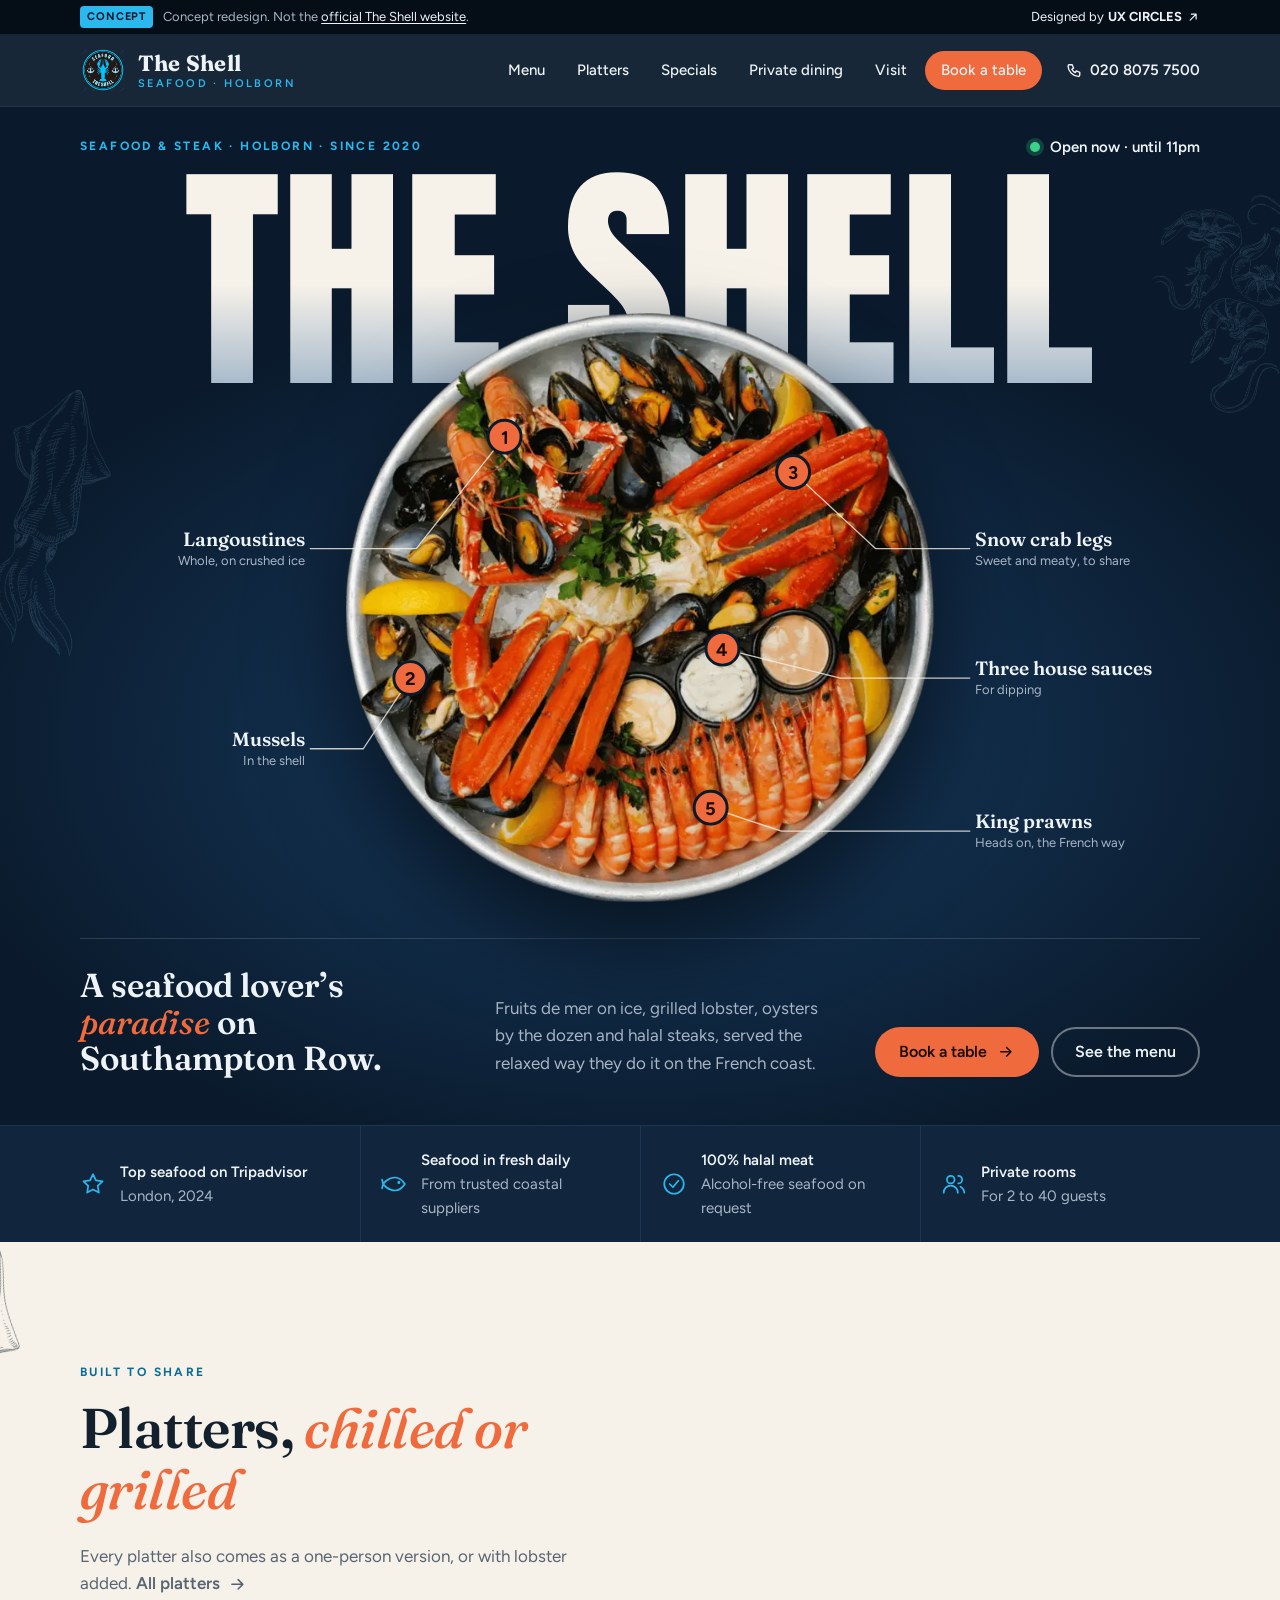
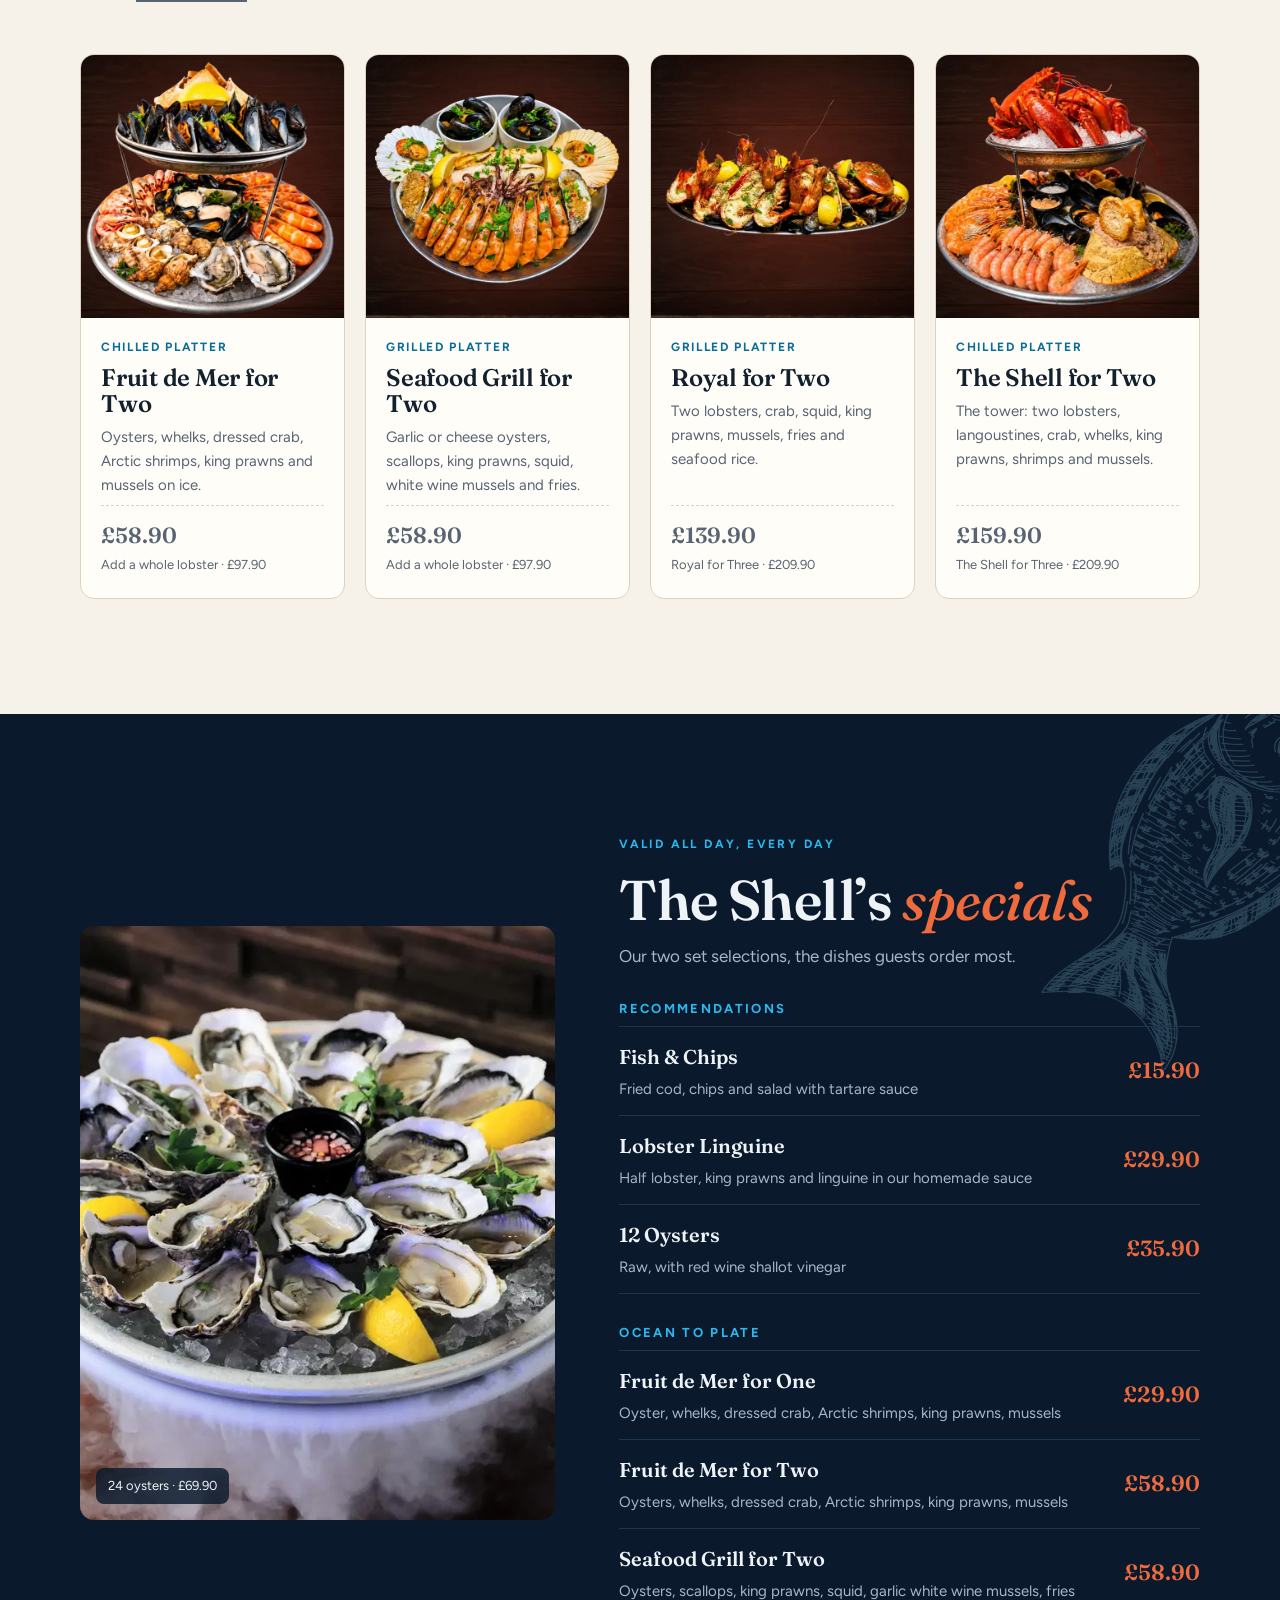
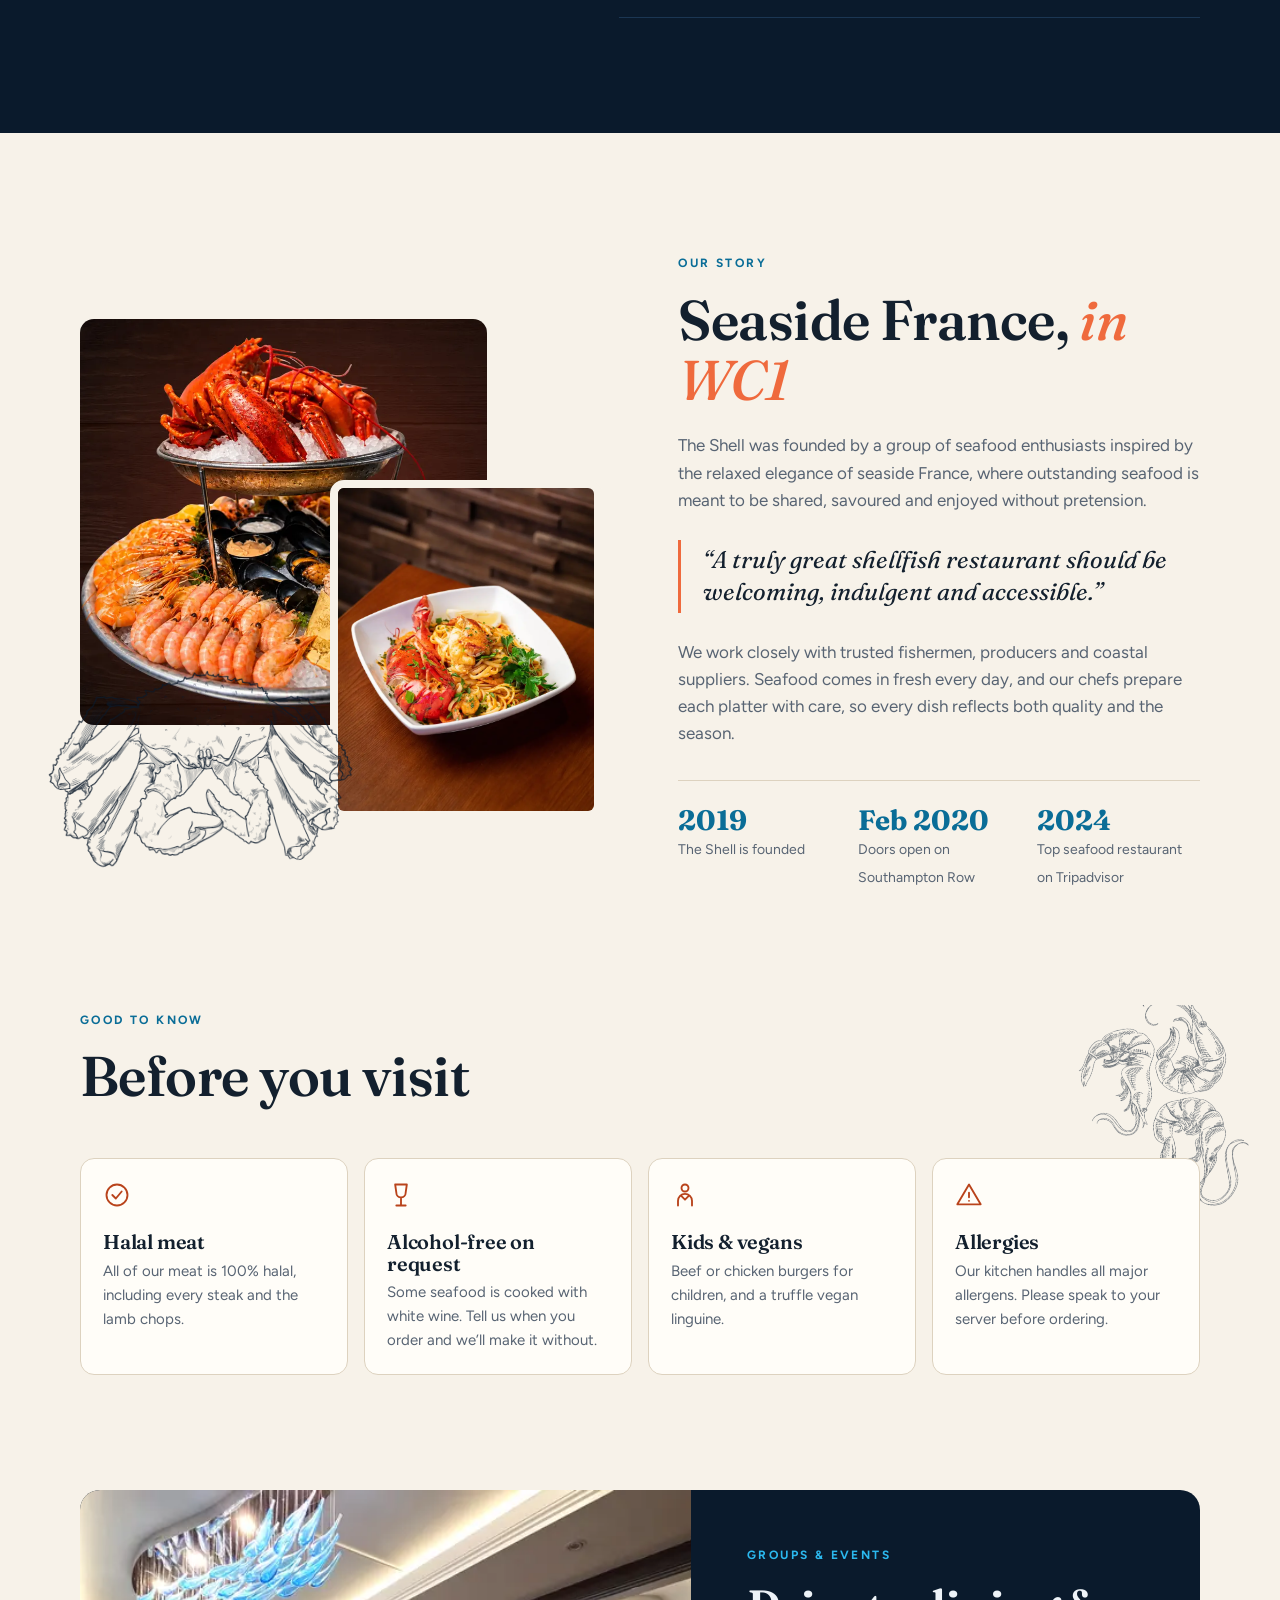
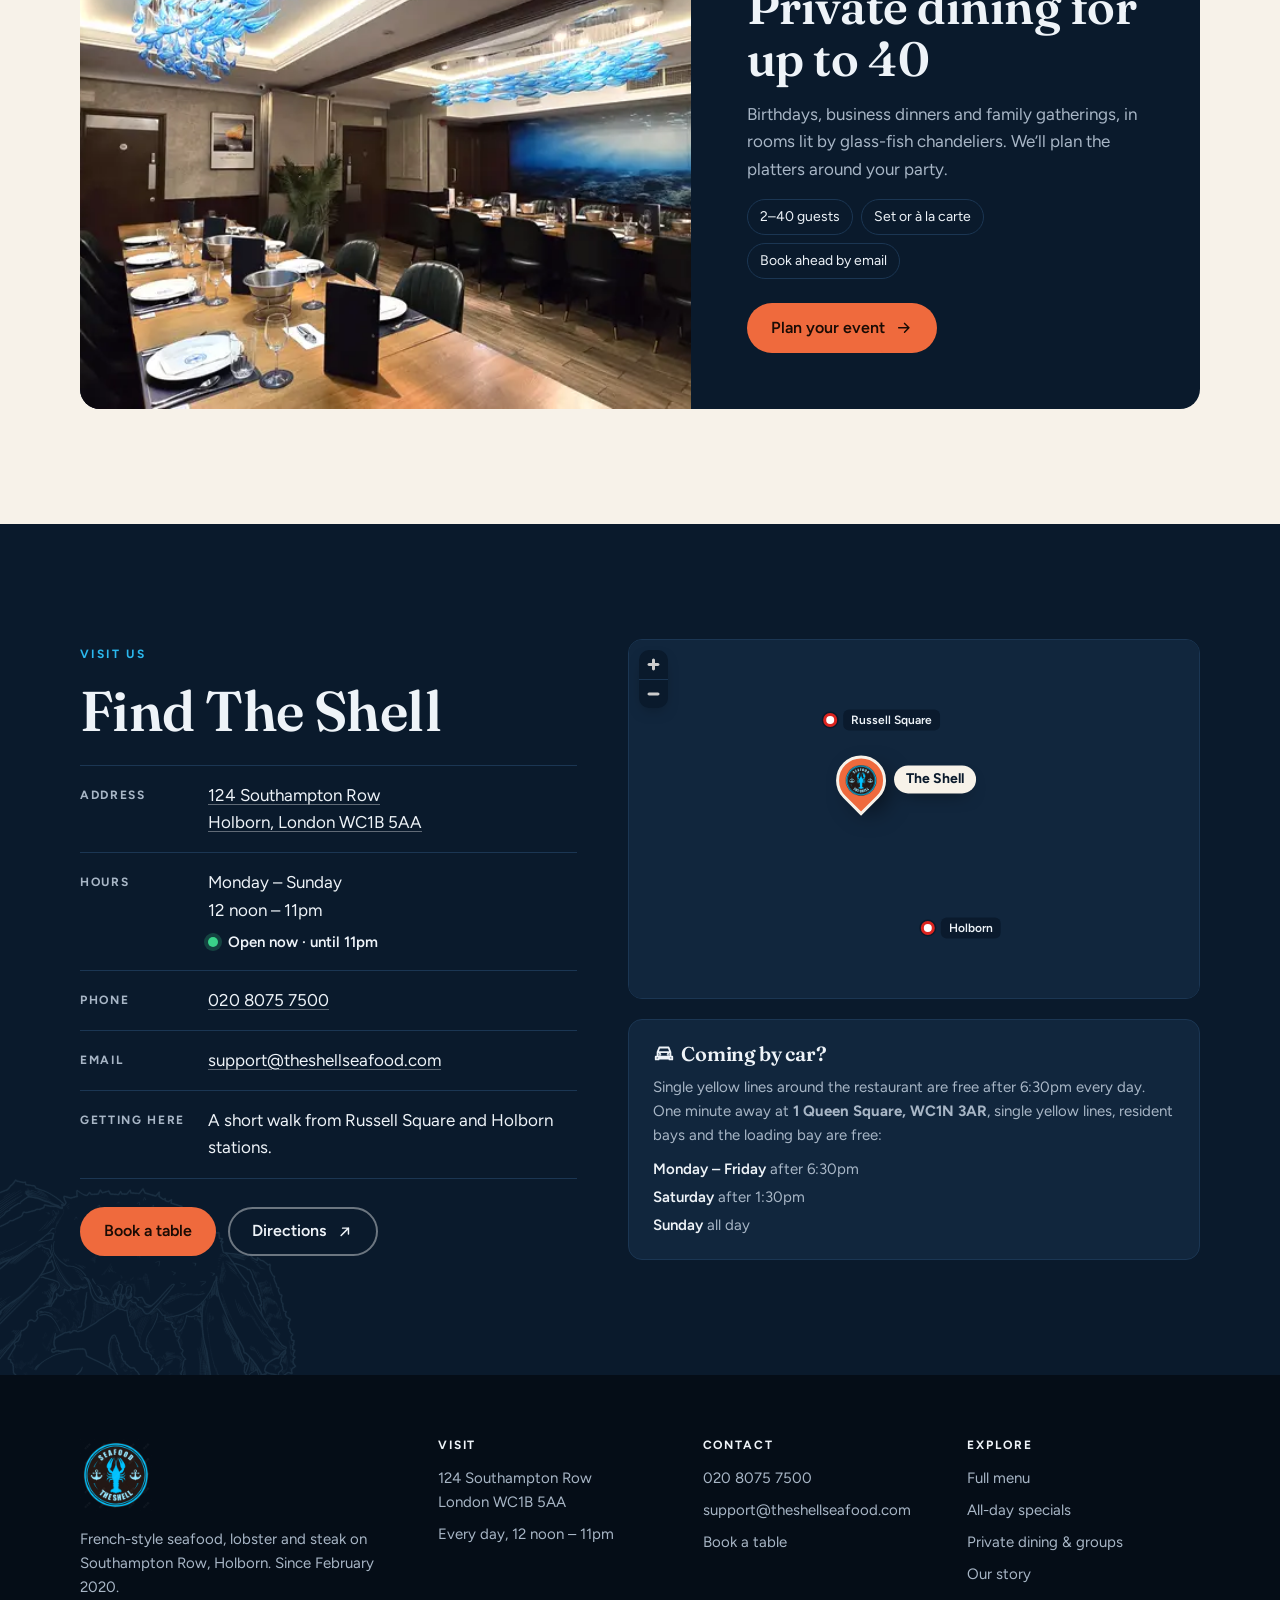
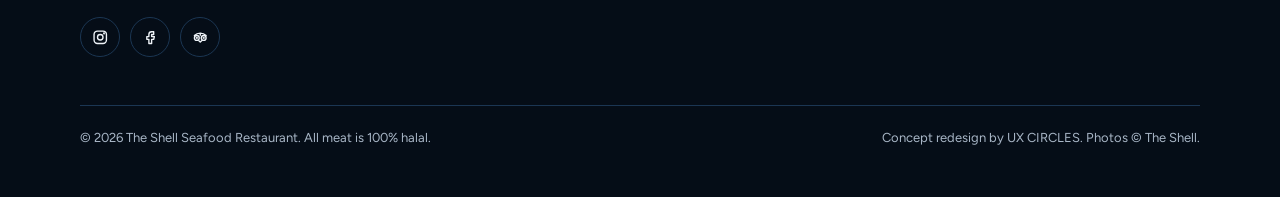
==== commit 4fc789e2: "Restore the overlapping hero and keep the S's top from clipping Bring back the platter overlapping t" ====
--- a/index.html
+++ b/index.html
@@ -25,7 +25,7 @@
   <link rel="preconnect" href="https://fonts.gstatic.com" crossorigin>
   <link href="https://fonts.googleapis.com/css2?family=Anton&family=Figtree:wght@400;500;600;700&family=Fraunces:ital,opsz,wght@0,9..144,500;0,9..144,600;0,9..144,700;1,9..144,500&display=swap" rel="stylesheet">
   <link rel="preload" as="image" href="assets/img/platter-cutout-700.webp" imagesrcset="assets/img/platter-cutout-700.webp 700w, assets/img/platter-cutout-880.webp 880w" imagesizes="(max-width: 760px) 92vw, 600px" fetchpriority="high">
-  <link rel="stylesheet" href="assets/css/style.css?v=7">
+  <link rel="stylesheet" href="assets/css/style.css?v=8">
   <script type="application/ld+json">
   {
     "@context": "https://schema.org",
--- a/assets/css/style.css
+++ b/assets/css/style.css
@@ -136,8 +136,10 @@
 .hero-inner { position: relative; z-index: 1; padding-block: 28px 48px; }
 .hero-top { display: flex; justify-content: space-between; align-items: center; gap: 12px 24px; flex-wrap: wrap; }
 .wordmark { font-family: "Anton", "Impact", "Arial Narrow", sans-serif; font-weight: 400; text-transform: uppercase; text-align: center; line-height: .82; letter-spacing: .005em; font-size: min(19vw, 290px); margin: 22px 0 0; color: var(--shell); white-space: nowrap; }
-.wordmark span[aria-hidden] { display: block; background: linear-gradient(180deg, var(--shell) 0%, var(--shell) 55%, #9fb4c8 100%); -webkit-background-clip: text; background-clip: text; -webkit-text-fill-color: transparent; }
-.anatomy { position: relative; margin: clamp(8px, 1vw, 16px) auto 0; /* sits just under the wordmark: overlapping it hid the S */ max-width: 1060px; z-index: 2; }
+/* padding gives the gradient room for round letters (the S) that rise above the tight line box;
+   without it Safari paints the S with its top sliced off. The negative margin keeps the layout. */
+.wordmark span[aria-hidden] { display: block; padding: .14em 0 .06em; margin: -.14em 0 -.06em; background: linear-gradient(180deg, var(--shell) 0%, var(--shell) 55%, #9fb4c8 100%); -webkit-background-clip: text; background-clip: text; -webkit-text-fill-color: transparent; }
+.anatomy { position: relative; margin: clamp(-96px, -6.4vw, -24px) auto 0; max-width: 1060px; z-index: 2; }
 .anatomy-stage { position: relative; aspect-ratio: 180 / 100; }
 .anatomy-plate { position: absolute; left: 22.222%; width: 55.556%; top: 0; height: 100%; object-fit: contain; filter: drop-shadow(0 40px 46px rgba(0,0,0,.6)); }
 .anatomy-lines { position: absolute; inset: 0; width: 100%; height: 100%; overflow: visible; }
@@ -214,7 +216,7 @@
   .hero .hide-sm { display: none; }
   .hero .show-sm { display: flex; flex-basis: 100%; margin-bottom: 4px; }
   .wordmark { font-size: 23.5vw; margin-top: 18px; }
-  .anatomy { margin-top: 2vw; }
+  .anatomy { margin-top: -3vw; }
   .anatomy-stage { width: 168%; margin-left: -34%; }
   .leaders { display: none; }
   .anatomy-labels { position: static; display: grid; grid-template-columns: 1fr 1fr; gap: 8px 14px; margin-top: 4px; }
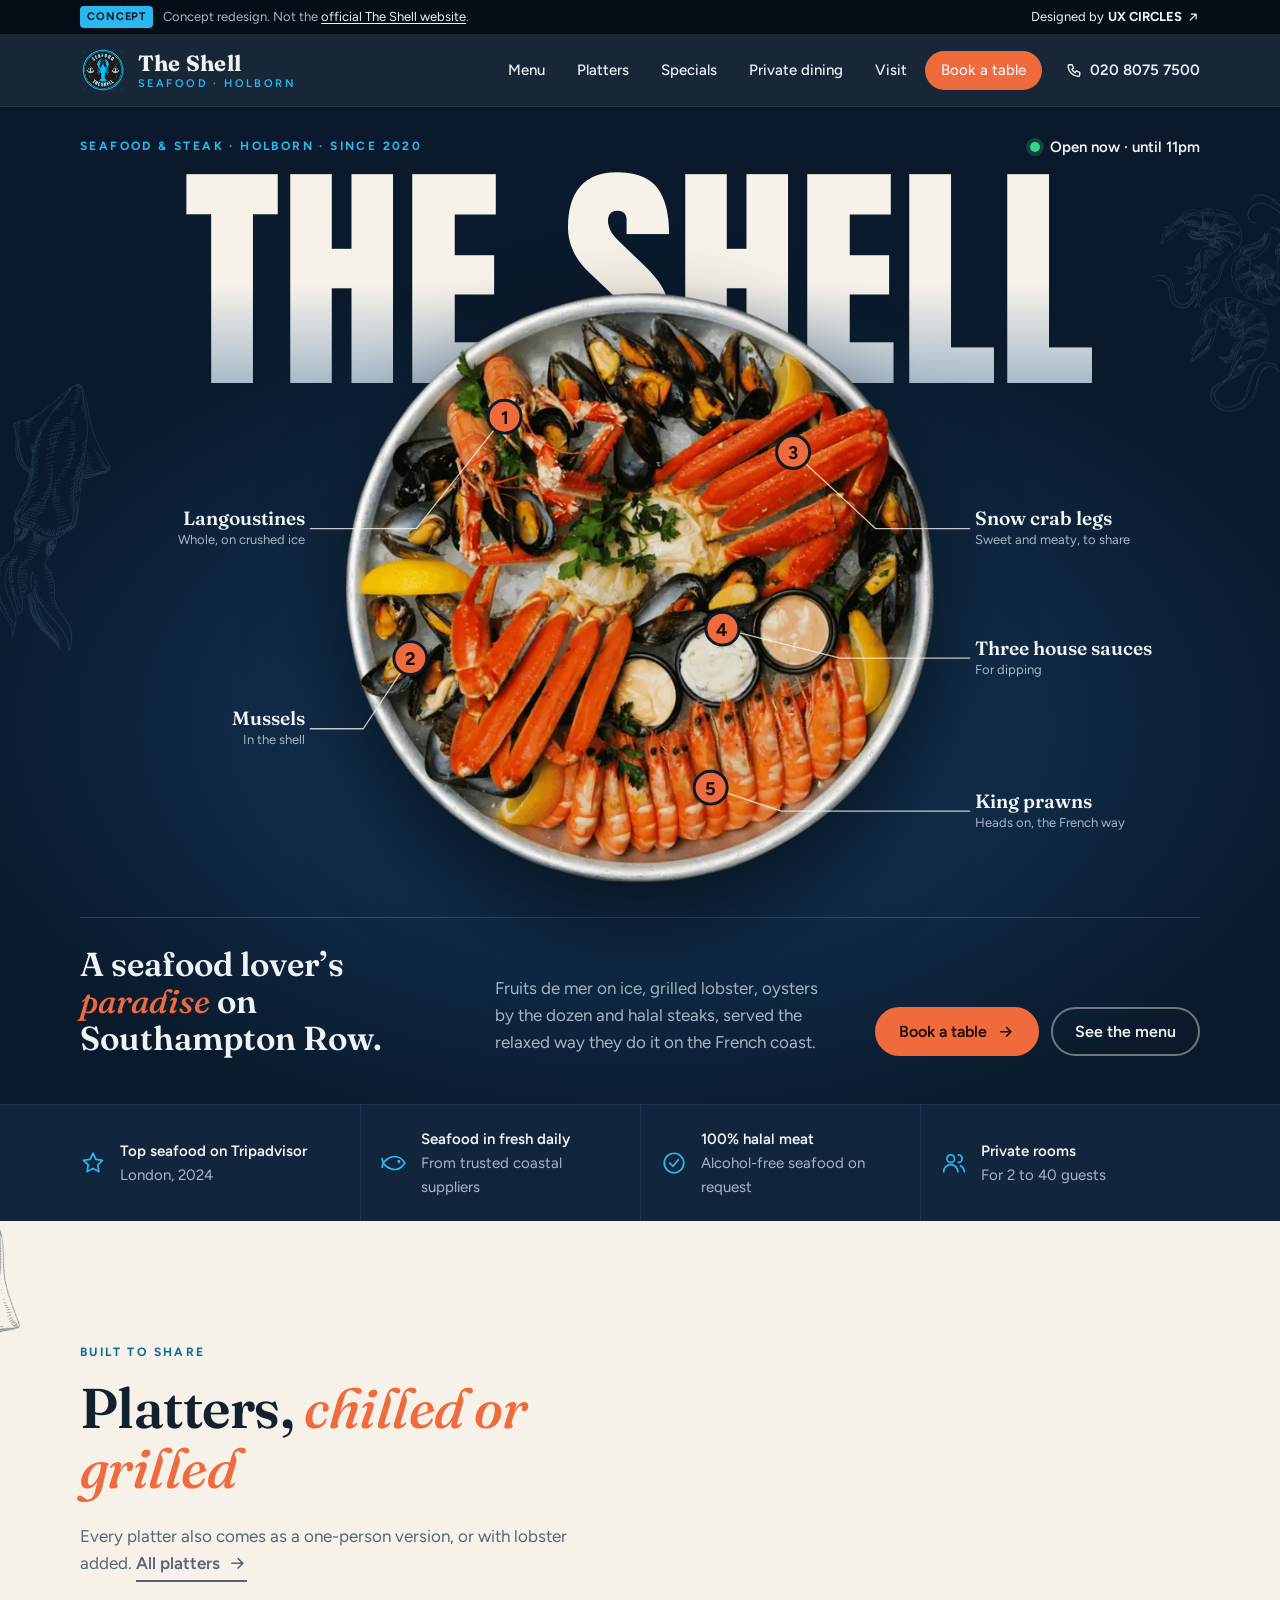
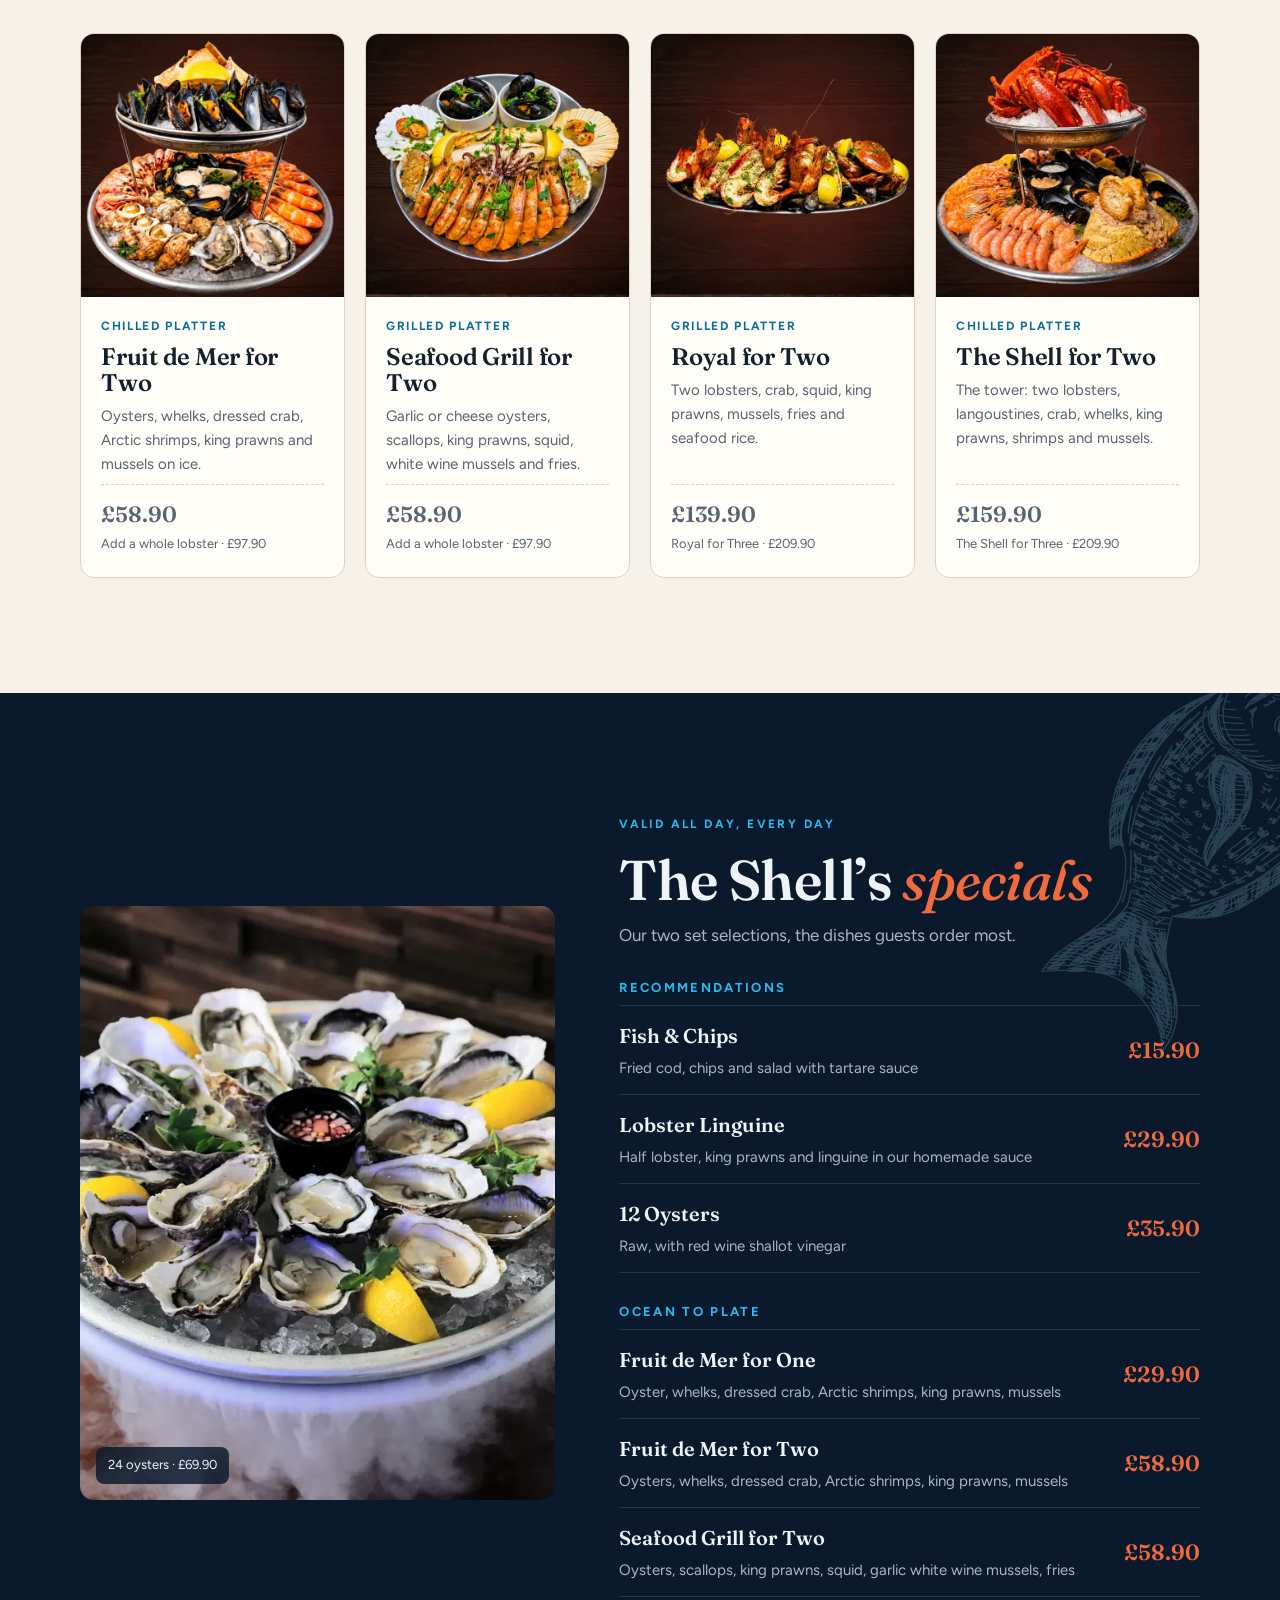
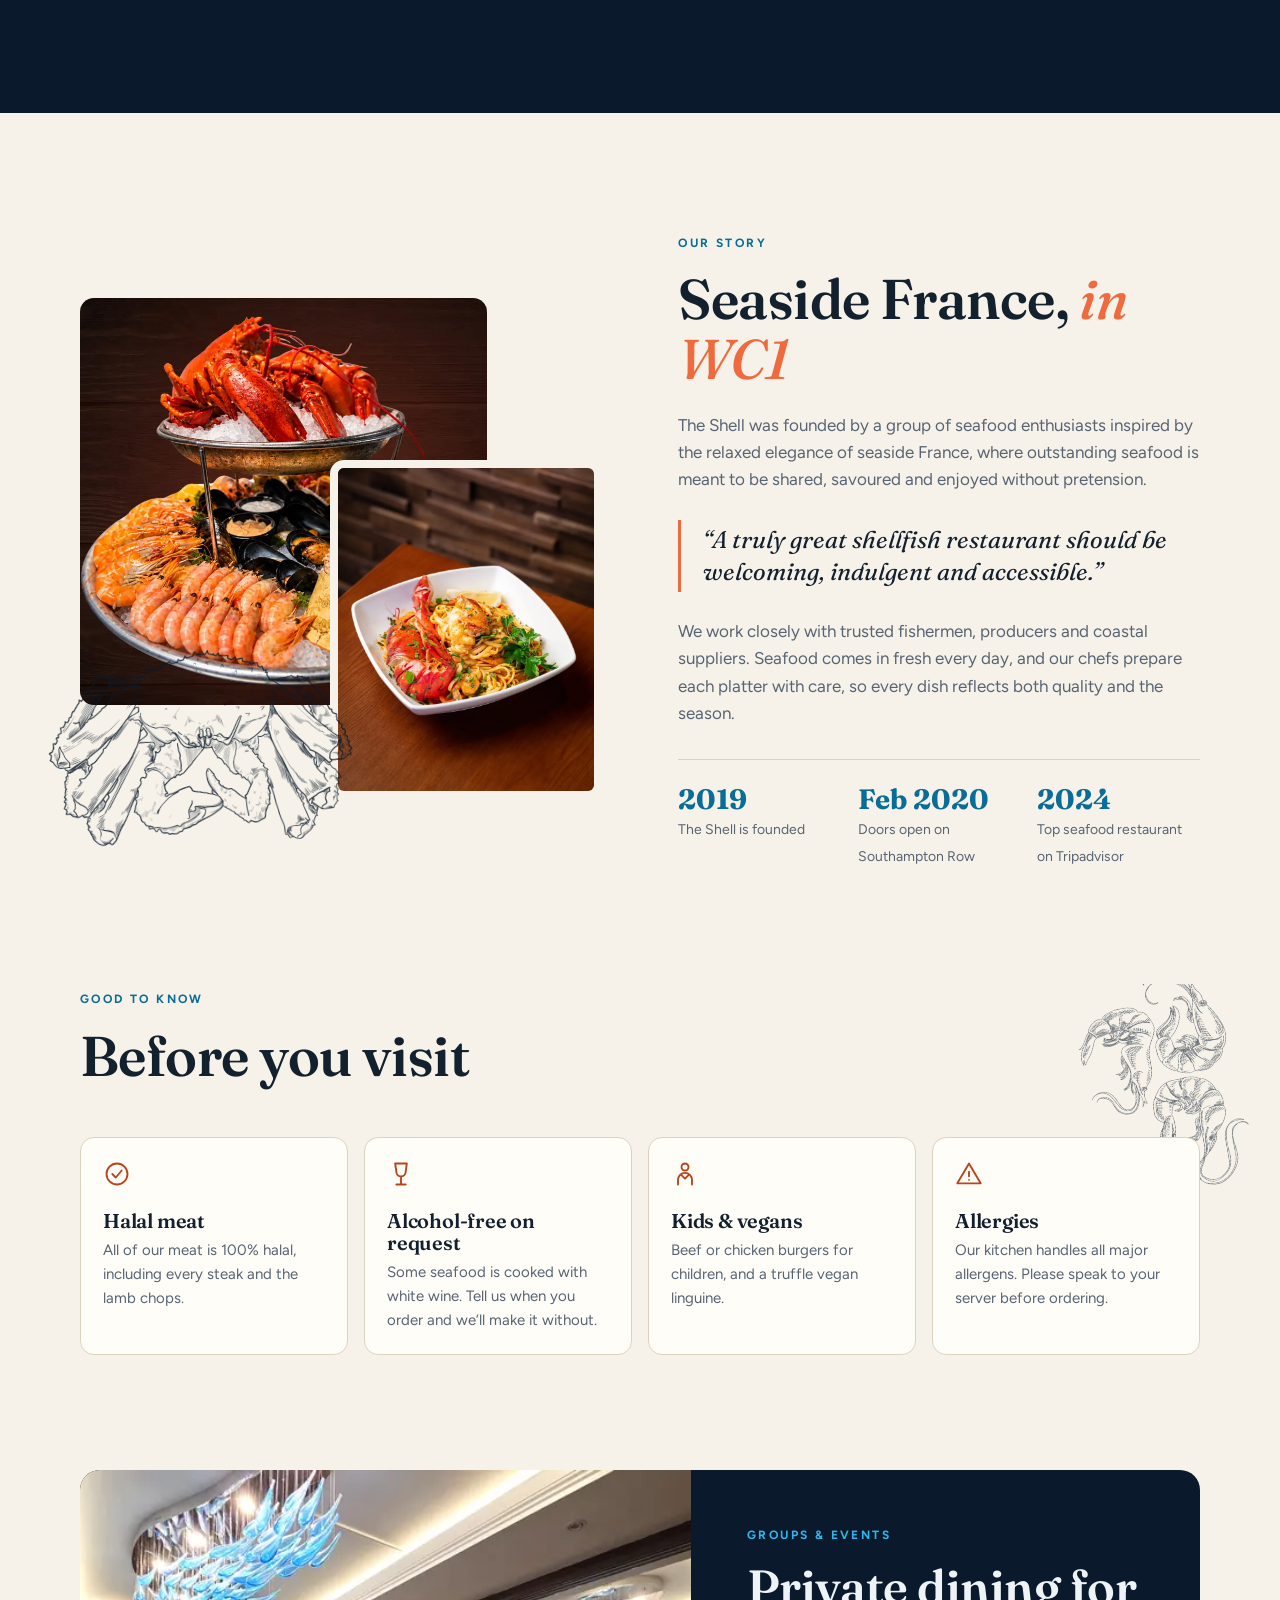
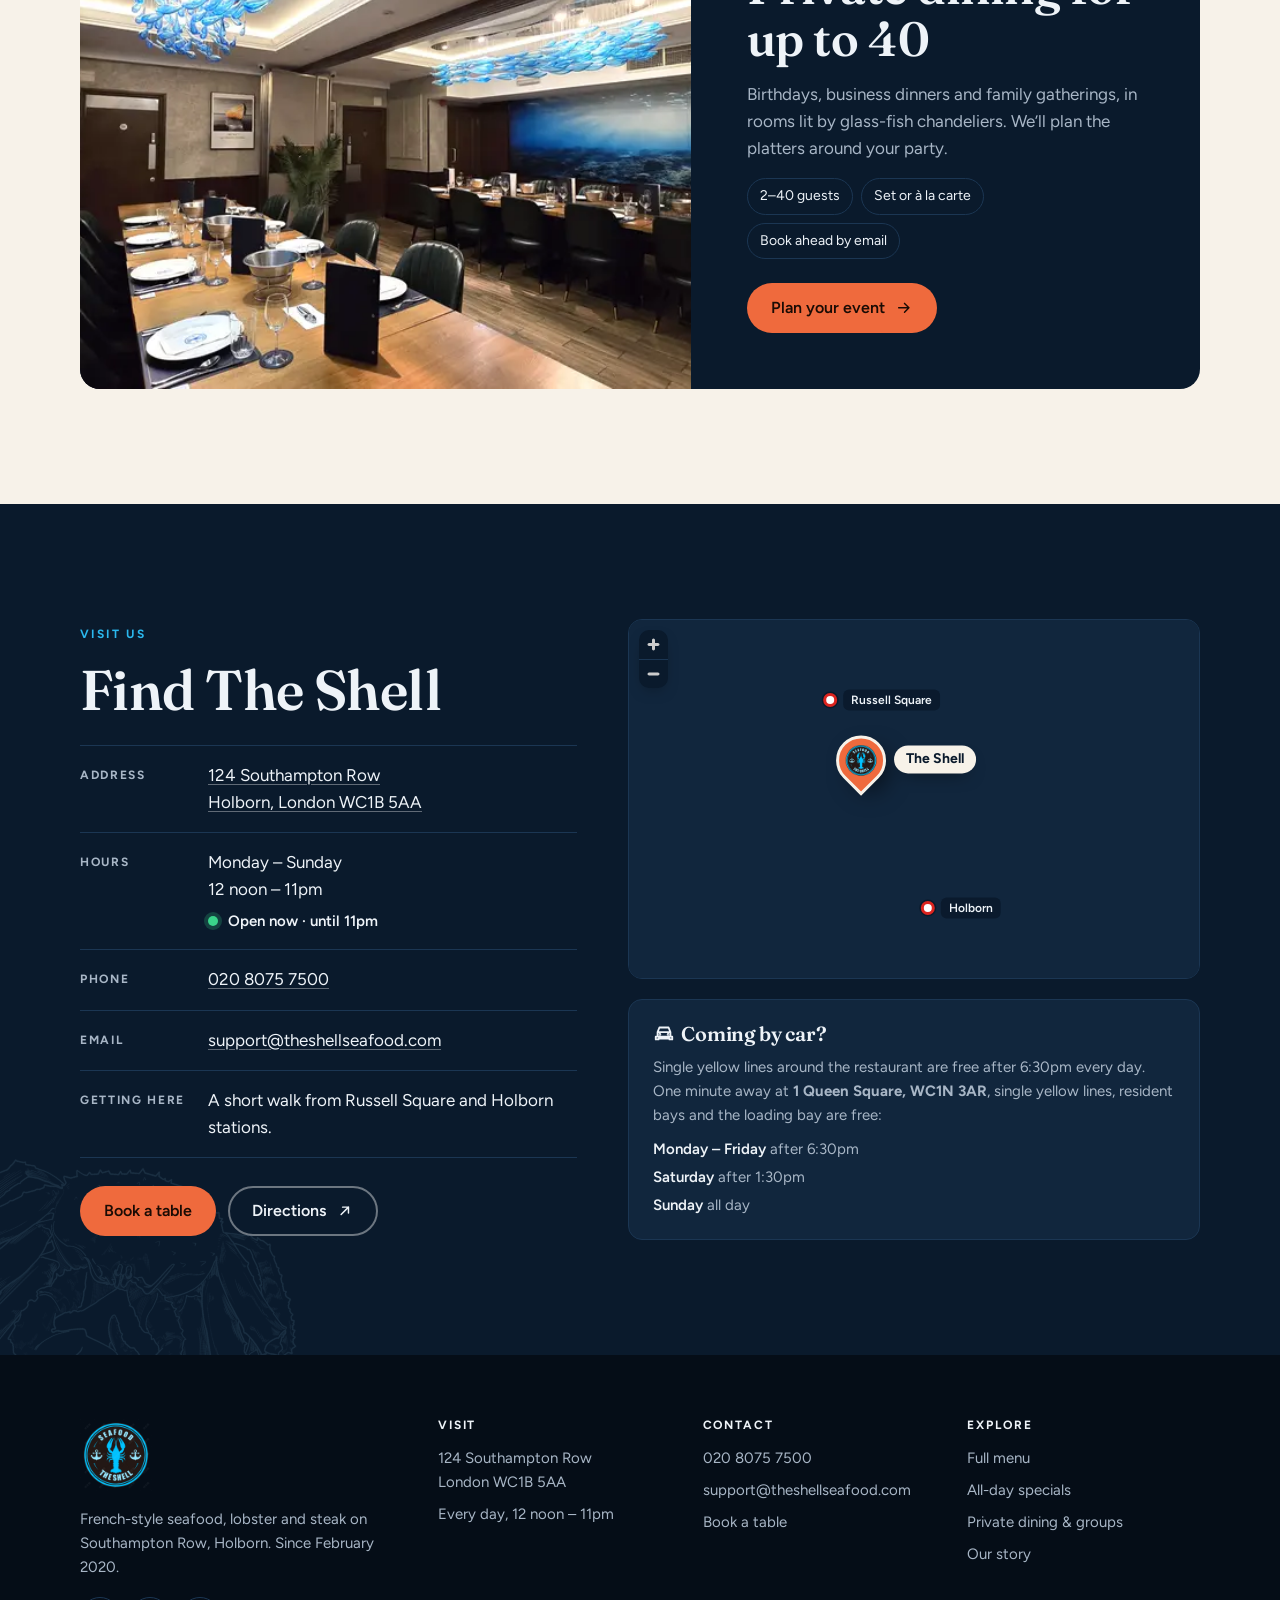
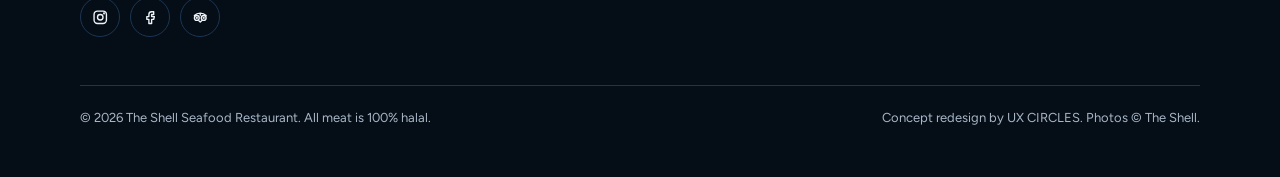
==== commit 35632374: "Tuck the hero platter a little further under the wordmark Co-Authored-By: Claude Opus 5.5 <noreply@a" ====
--- a/index.html
+++ b/index.html
@@ -25,7 +25,7 @@
   <link rel="preconnect" href="https://fonts.gstatic.com" crossorigin>
   <link href="https://fonts.googleapis.com/css2?family=Anton&family=Figtree:wght@400;500;600;700&family=Fraunces:ital,opsz,wght@0,9..144,500;0,9..144,600;0,9..144,700;1,9..144,500&display=swap" rel="stylesheet">
   <link rel="preload" as="image" href="assets/img/platter-cutout-700.webp" imagesrcset="assets/img/platter-cutout-700.webp 700w, assets/img/platter-cutout-880.webp 880w" imagesizes="(max-width: 760px) 92vw, 600px" fetchpriority="high">
-  <link rel="stylesheet" href="assets/css/style.css?v=8">
+  <link rel="stylesheet" href="assets/css/style.css?v=9">
   <script type="application/ld+json">
   {
     "@context": "https://schema.org",
--- a/assets/css/style.css
+++ b/assets/css/style.css
@@ -139,7 +139,7 @@
 /* padding gives the gradient room for round letters (the S) that rise above the tight line box;
    without it Safari paints the S with its top sliced off. The negative margin keeps the layout. */
 .wordmark span[aria-hidden] { display: block; padding: .14em 0 .06em; margin: -.14em 0 -.06em; background: linear-gradient(180deg, var(--shell) 0%, var(--shell) 55%, #9fb4c8 100%); -webkit-background-clip: text; background-clip: text; -webkit-text-fill-color: transparent; }
-.anatomy { position: relative; margin: clamp(-96px, -6.4vw, -24px) auto 0; max-width: 1060px; z-index: 2; }
+.anatomy { position: relative; margin: clamp(-120px, -8vw, -30px) auto 0; max-width: 1060px; z-index: 2; }
 .anatomy-stage { position: relative; aspect-ratio: 180 / 100; }
 .anatomy-plate { position: absolute; left: 22.222%; width: 55.556%; top: 0; height: 100%; object-fit: contain; filter: drop-shadow(0 40px 46px rgba(0,0,0,.6)); }
 .anatomy-lines { position: absolute; inset: 0; width: 100%; height: 100%; overflow: visible; }
@@ -216,7 +216,7 @@
   .hero .hide-sm { display: none; }
   .hero .show-sm { display: flex; flex-basis: 100%; margin-bottom: 4px; }
   .wordmark { font-size: 23.5vw; margin-top: 18px; }
-  .anatomy { margin-top: -3vw; }
+  .anatomy { margin-top: -6vw; }
   .anatomy-stage { width: 168%; margin-left: -34%; }
   .leaders { display: none; }
   .anatomy-labels { position: static; display: grid; grid-template-columns: 1fr 1fr; gap: 8px 14px; margin-top: 4px; }
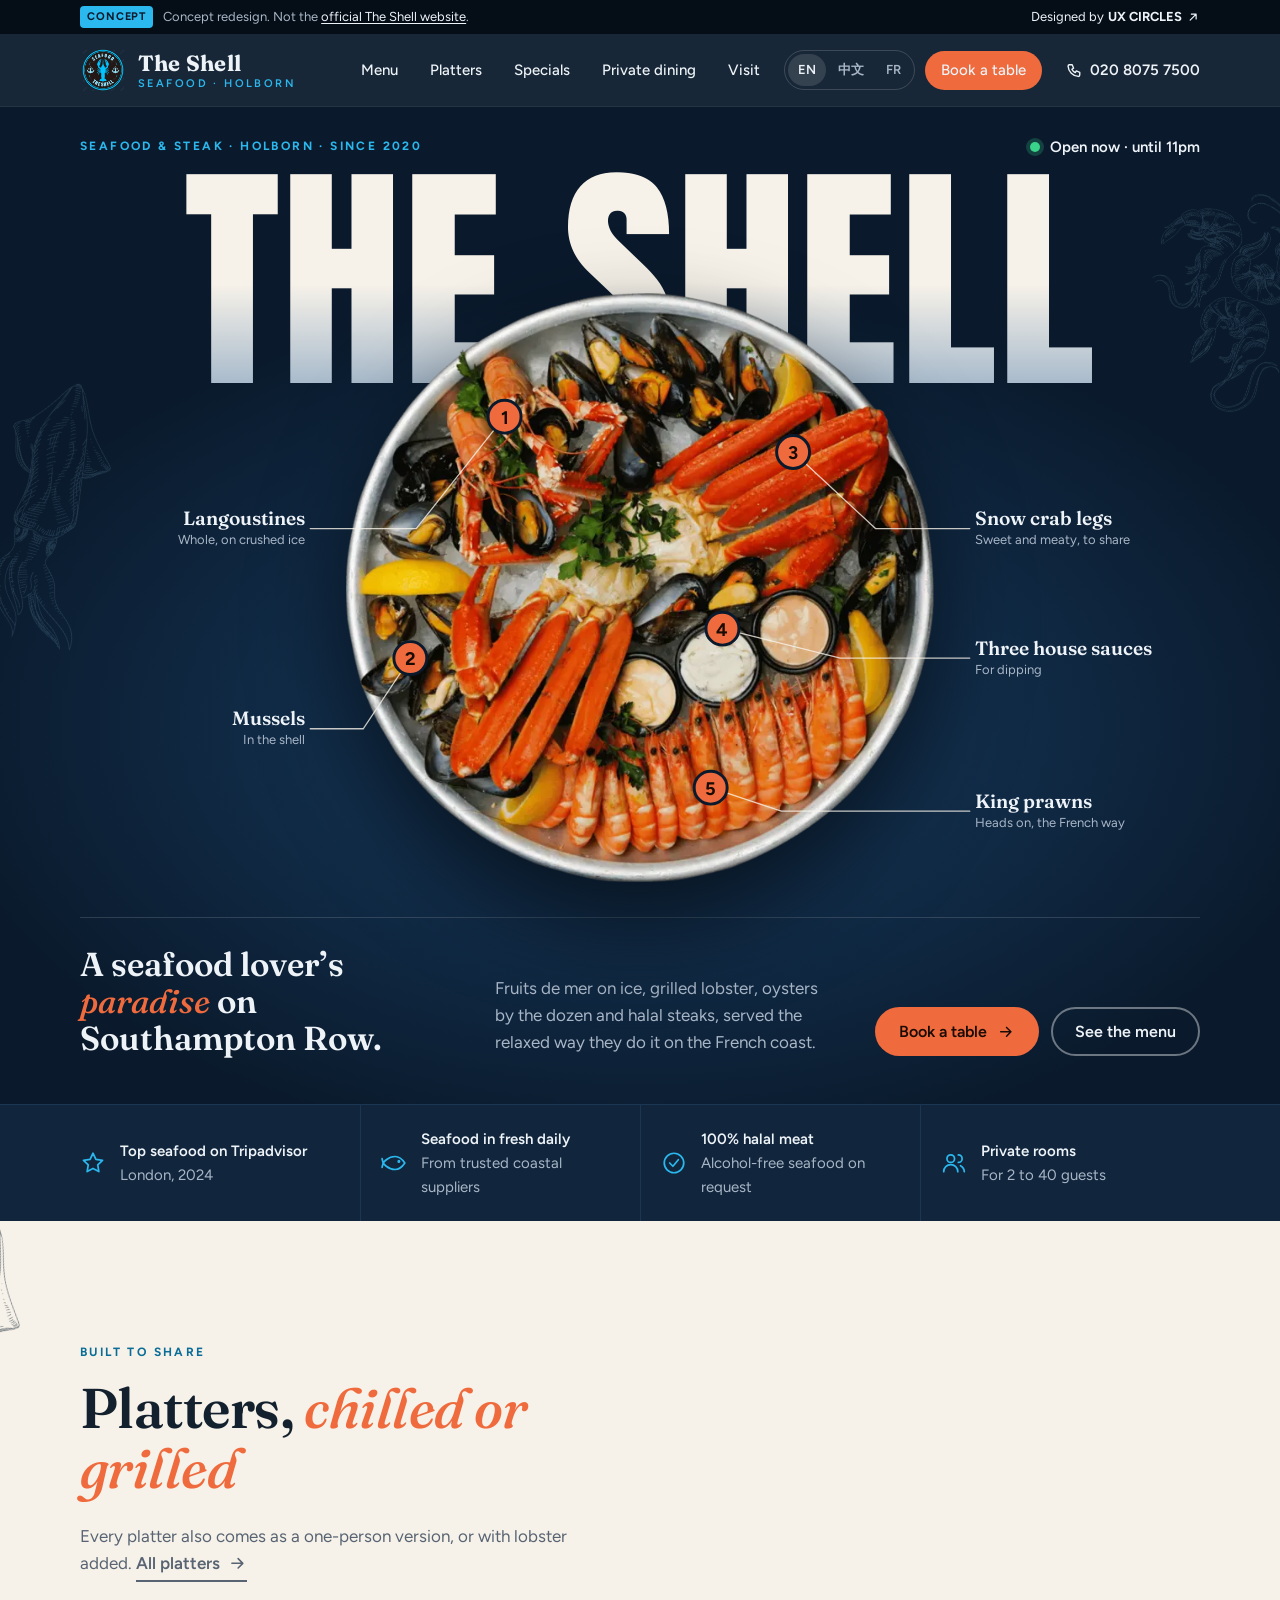
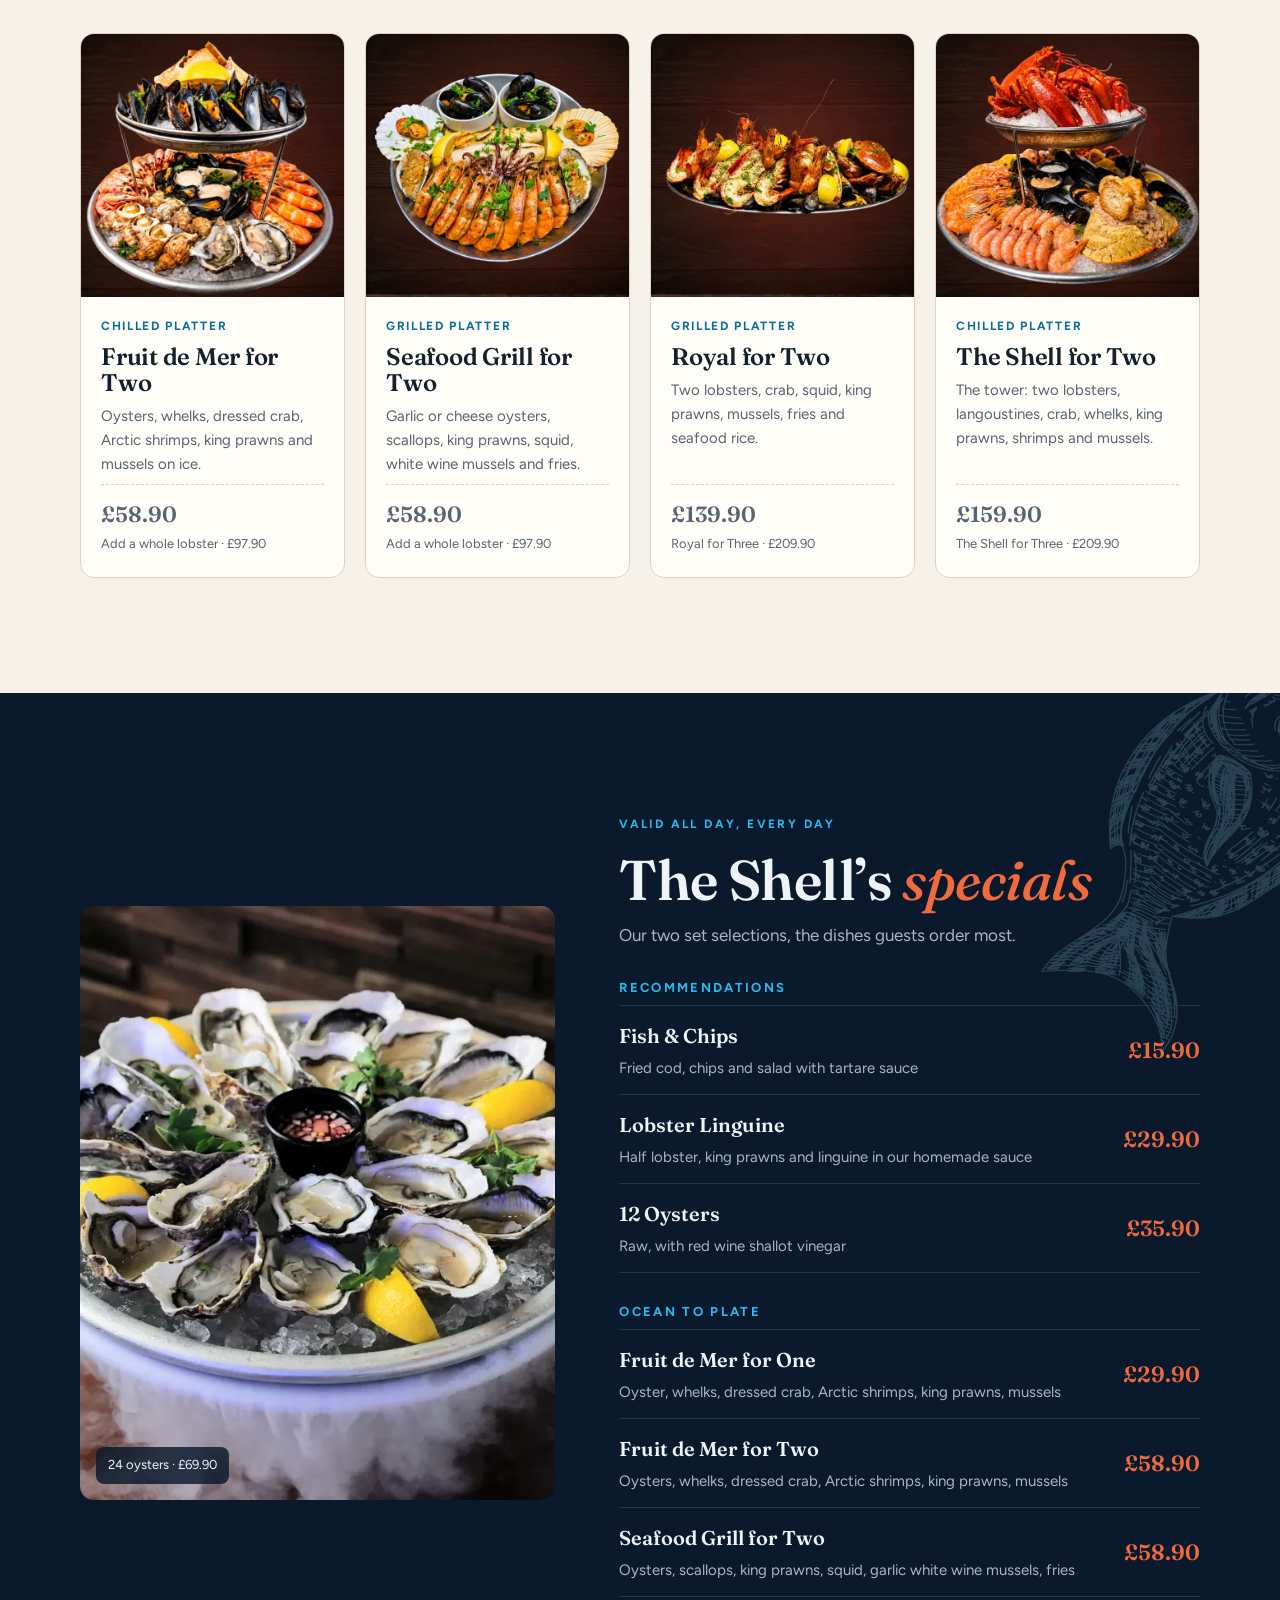
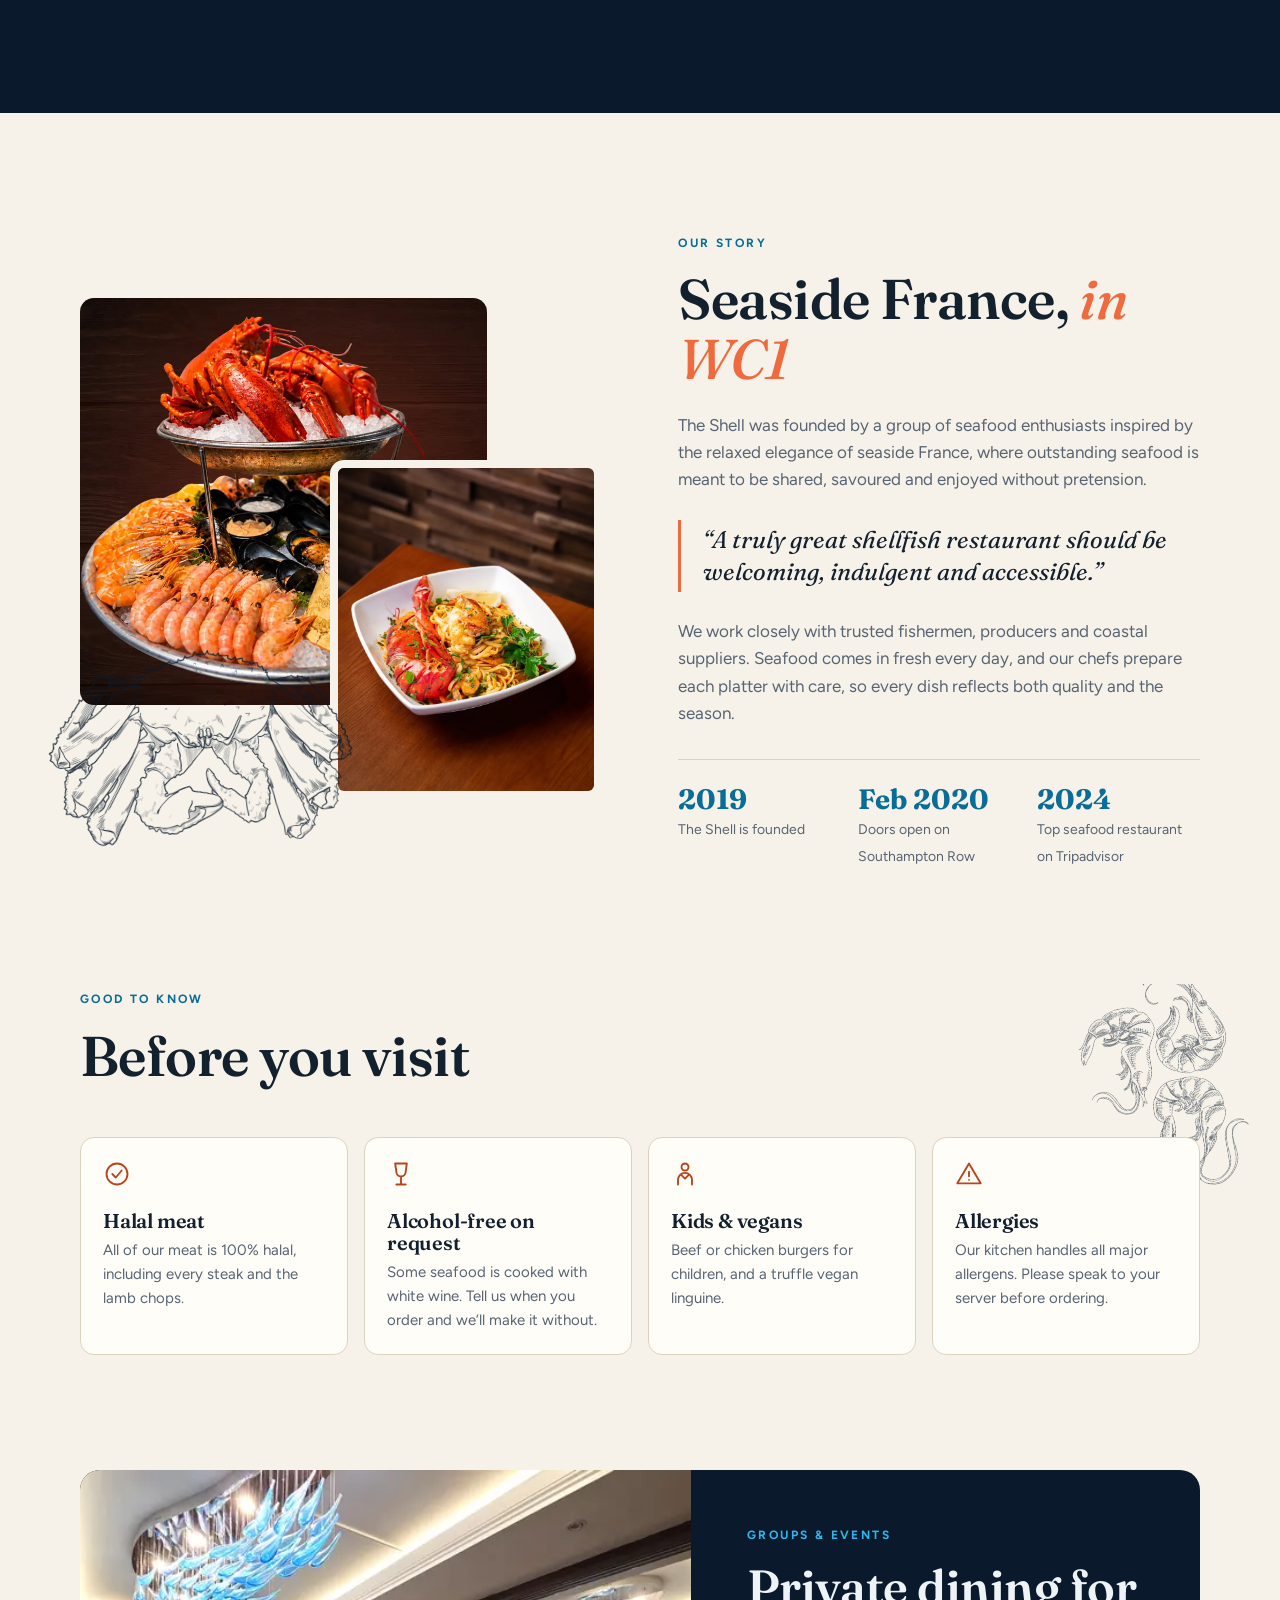
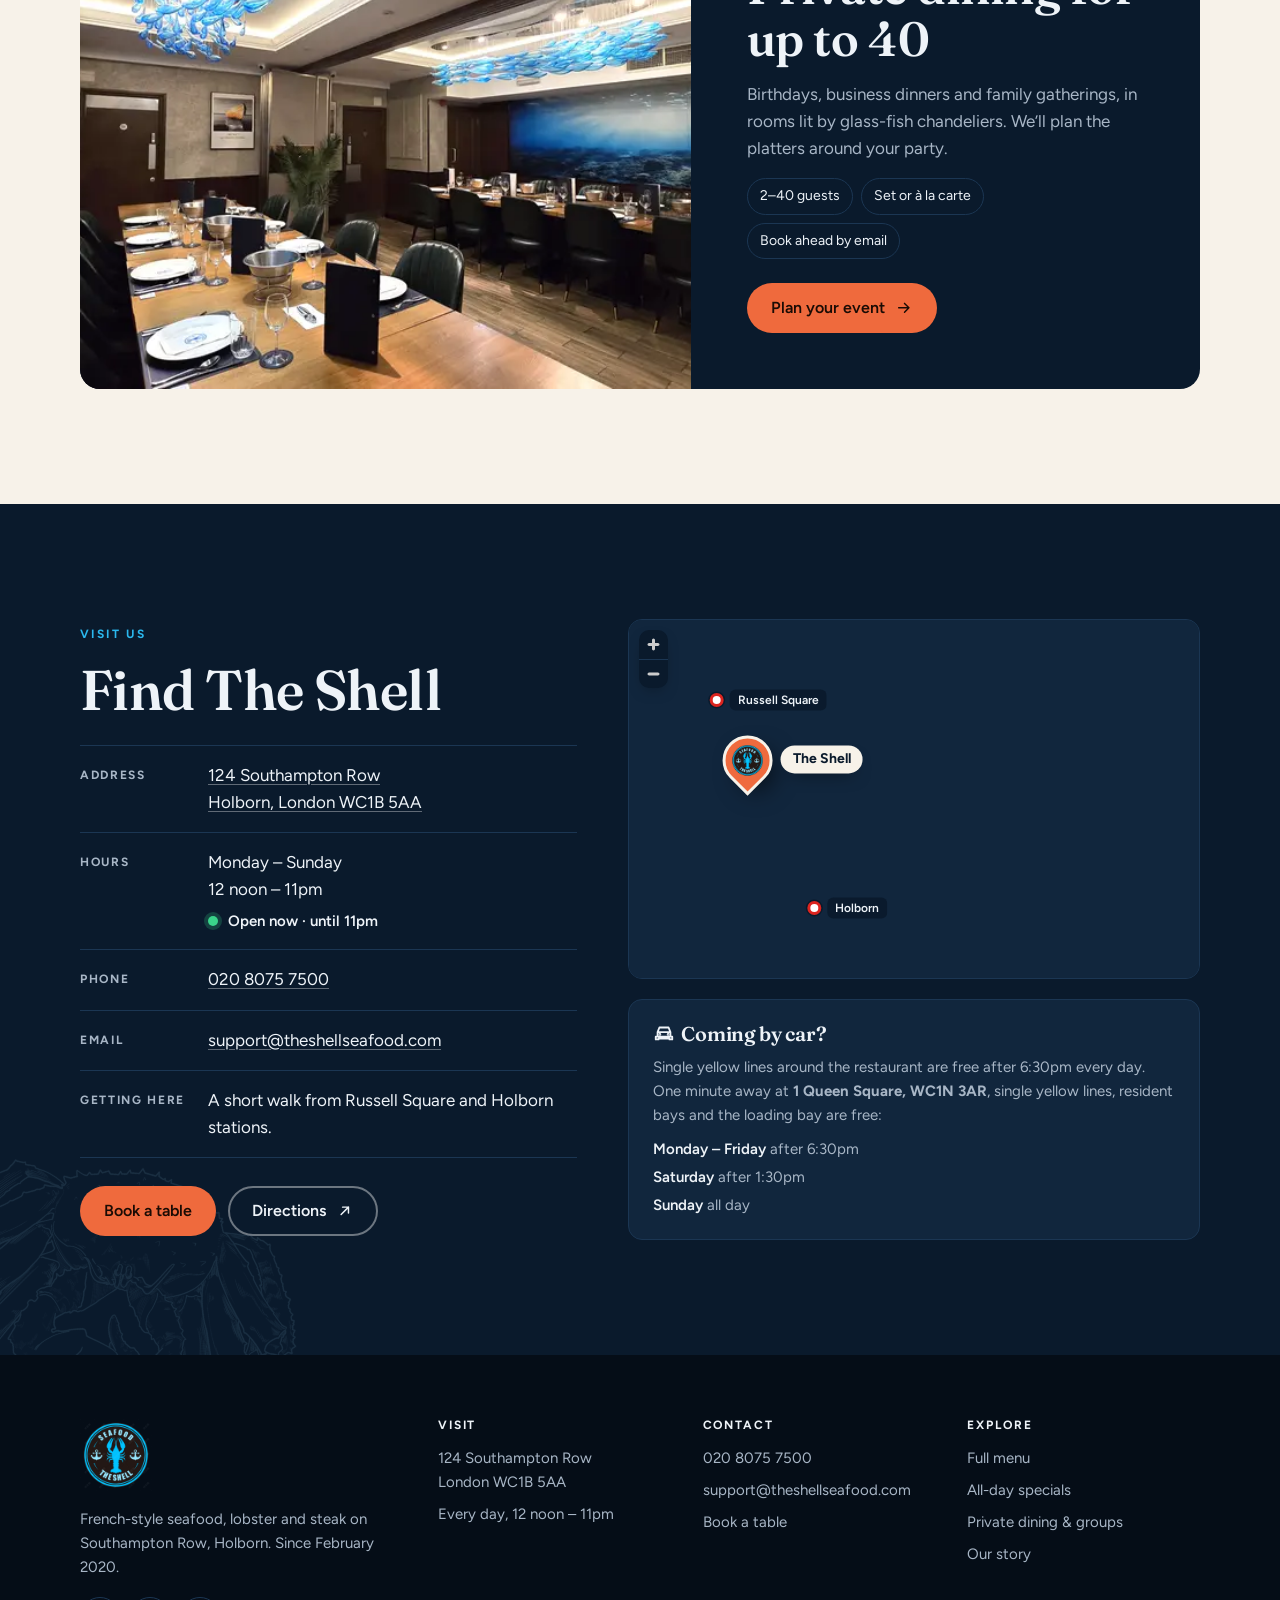
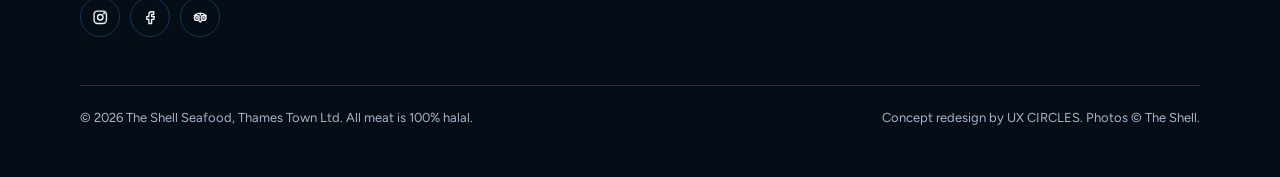
==== commit 04c15433: "Add Simplified Chinese and French versions of the site - zh/ and fr/ copies of all four pages, with " ====
--- a/index.html
+++ b/index.html
@@ -8,6 +8,10 @@
   <meta name="robots" content="noindex, nofollow">
   <meta name="theme-color" content="#0a1a2c">
   <link rel="canonical" href="https://uxcircles.github.io/theshellseafood/">
+  <link rel="alternate" hreflang="en-GB" href="https://uxcircles.github.io/theshellseafood/">
+  <link rel="alternate" hreflang="zh-Hans" href="https://uxcircles.github.io/theshellseafood/zh/">
+  <link rel="alternate" hreflang="fr" href="https://uxcircles.github.io/theshellseafood/fr/">
+  <link rel="alternate" hreflang="x-default" href="https://uxcircles.github.io/theshellseafood/">
   <link rel="icon" href="favicon.png" type="image/png">
   <link rel="apple-touch-icon" href="apple-touch-icon.png">
 
@@ -25,7 +29,7 @@
   <link rel="preconnect" href="https://fonts.gstatic.com" crossorigin>
   <link href="https://fonts.googleapis.com/css2?family=Anton&family=Figtree:wght@400;500;600;700&family=Fraunces:ital,opsz,wght@0,9..144,500;0,9..144,600;0,9..144,700;1,9..144,500&display=swap" rel="stylesheet">
   <link rel="preload" as="image" href="assets/img/platter-cutout-700.webp" imagesrcset="assets/img/platter-cutout-700.webp 700w, assets/img/platter-cutout-880.webp 880w" imagesizes="(max-width: 760px) 92vw, 600px" fetchpriority="high">
-  <link rel="stylesheet" href="assets/css/style.css?v=9">
+  <link rel="stylesheet" href="assets/css/style.css?v=10">
   <script type="application/ld+json">
   {
     "@context": "https://schema.org",
@@ -87,7 +91,7 @@
     <div class="concept-bar" role="note">
       <div class="wrap concept-inner">
         <p><span class="concept-tag">Concept</span><span class="concept-long">Concept redesign. Not the <a href="https://www.theshellseafood.com/" target="_blank" rel="noopener">official The Shell website</a>.</span><span class="concept-short">Concept redesign</span></p>
-        <a href="https://ux-circles.com/web" target="_blank" rel="noopener">Designed by <strong>UX CIRCLES</strong> <svg class="icon" aria-hidden="true"><use href="#i-ext"/></svg></a>
+        <a href="https://ux-circles.com/web" target="_blank" rel="noopener"><span class="concept-by">Designed by</span> <strong>UX CIRCLES</strong> <svg class="icon" aria-hidden="true"><use href="#i-ext"/></svg></a>
       </div>
     </div>
     <div class="header-bar">
@@ -102,10 +106,11 @@
           <a href="#specials">Specials</a>
           <a href="private-dining.html">Private dining</a>
           <a href="#visit">Visit</a>
+          <!--lang--><div class="lang-switch" role="group" aria-label="Language"><a href="index.html" hreflang="en-GB" lang="en-GB" aria-current="true">EN</a><a href="zh/index.html" hreflang="zh-Hans" lang="zh-Hans">中文</a><a href="fr/index.html" hreflang="fr" lang="fr">FR</a></div><!--/lang-->
           <a class="btn btn-primary btn-sm" href="book.html">Book a table</a>
         </nav>
         <a class="header-call" href="tel:+442080757500"><svg class="icon" aria-hidden="true"><use href="#i-phone"/></svg><span>020 8075 7500</span><span class="visually-hidden"> Call the restaurant</span></a>
-        <button class="nav-toggle" type="button" aria-expanded="false" aria-controls="site-nav" data-nav-toggle><span class="bars" aria-hidden="true"></span>Menu</button>
+        <button class="nav-toggle" type="button" aria-expanded="false" aria-controls="site-nav" data-nav-toggle><span class="bars" aria-hidden="true"></span><span class="nav-toggle-label">Menu</span></button>
       </div>
     </div>
   </header>
@@ -394,7 +399,7 @@
         </div>
       </div>
       <div class="footer-base">
-        <p>© <span data-year>2026</span> The Shell Seafood Restaurant. All meat is 100% halal.</p>
+        <p>© <span data-year>2026</span> The Shell Seafood, Thames Town Ltd. All meat is 100% halal.</p>
         <p>Concept redesign by <a href="https://ux-circles.com/web" target="_blank" rel="noopener">UX CIRCLES</a>. Photos © The Shell.</p>
       </div>
     </div>
@@ -405,6 +410,6 @@
     <a class="btn btn-primary" href="book.html">Book a table</a>
   </nav>
 
-  <script src="assets/js/main.js?v=3" defer></script>
+  <script src="assets/js/main.js?v=4" defer></script>
 </body>
 </html>
--- a/assets/css/style.css
+++ b/assets/css/style.css
@@ -62,6 +62,9 @@
 .concept-tag { background: var(--cyan); color: var(--ink); font-weight: 700; text-transform: uppercase; letter-spacing: .08em; font-size: .6875rem; padding: 2px 7px; border-radius: 4px; }
 .concept-short { display: none; }
 @media (max-width: 640px) { .concept-long { display: none; } .concept-short { display: inline; } }
+@media (max-width: 440px) { :lang(fr) .concept-by { display: none; } } /* French labels are longer */
+@media (max-width: 380px) { .concept-by { display: none; } .concept-bar p { gap: 6px; } }
+@media (max-width: 350px) { :lang(fr) .concept-short { display: none; } }
 
 /* ---------- Header ---------- */
 .site-header { position: sticky; top: 0; z-index: 50; }
@@ -71,14 +74,33 @@
 .brand img { width: 46px; height: 46px; }
 .brand-name { display: flex; flex-direction: column; line-height: 1; }
 .brand-name strong { font-family: var(--f-display); font-size: 1.375rem; font-weight: 700; letter-spacing: .01em; }
-.brand-name span { font-size: .6875rem; letter-spacing: .22em; text-transform: uppercase; color: var(--cyan); margin-top: 4px; font-weight: 600; }
+.brand-name span { white-space: nowrap; font-size: .6875rem; letter-spacing: .22em; text-transform: uppercase; color: var(--cyan); margin-top: 4px; font-weight: 600; }
 .nav { display: flex; align-items: center; gap: 4px; }
-.nav a { text-decoration: none; padding: 10px 14px; border-radius: 999px; font-weight: 500; font-size: .9375rem; color: var(--on-ink); }
+.nav a { text-decoration: none; padding: 10px 14px; border-radius: 999px; font-weight: 500; font-size: .9375rem; color: var(--on-ink); white-space: nowrap; }
 .nav a:hover { background: rgba(255,255,255,.08); }
 .nav a[aria-current="page"] { color: var(--cyan); }
 .nav .btn[aria-current="page"] { color: #1a0b04; }
 .header-call { display: inline-flex; align-items: center; gap: 8px; text-decoration: none; font-weight: 600; font-size: .9375rem; color: var(--on-ink); white-space: nowrap; }
 .header-call:hover { color: var(--cyan); }
+/* Narrower desktops: tighter nav, phone number shown as an icon only */
+@media (min-width: 961px) and (max-width: 1279px) {
+  .header-inner { gap: 12px; }
+  .nav a { padding: 10px 9px; }
+  .nav .lang-switch { margin: 0 2px; }
+  .nav .lang-switch a { padding: 6px 7px; }
+  .header-call span:not(.visually-hidden) { display: none; }
+}
+@media (min-width: 961px) and (max-width: 1099px) { .brand-name span { display: none; } }
+/* Language switch: a small pill group in the desktop nav, a row at the bottom of the phone dropdown */
+.nav .lang-switch { display: flex; gap: 2px; margin: 0 6px; padding: 3px; border: 1px solid rgba(255,255,255,.16); border-radius: 999px; }
+.nav .lang-switch a { padding: 6px 10px; font-size: .8125rem; font-weight: 600; color: var(--on-ink-muted); }
+.nav .lang-switch a:hover { color: var(--on-ink); }
+.nav .lang-switch a[aria-current] { background: rgba(255,255,255,.12); color: var(--on-ink); }
+/* Chinese pages: Latin text keeps Fraunces/Figtree, Chinese characters fall back to Noto */
+:root:lang(zh) { --f-display: "Fraunces", "Noto Serif SC", "Songti SC", serif; --f-body: "Figtree", "Noto Sans SC", "PingFang SC", "Microsoft YaHei", sans-serif; }
+:lang(zh) em.script { white-space: nowrap; } /* keep short highlighted words like 天堂 on one line */
+:lang(zh) .eyebrow, :lang(zh) .platter-kind, :lang(zh) .special-group h3, :lang(zh) .visit-list .label { letter-spacing: .12em; }
+.dish-en { display: block; font-family: var(--f-body); font-size: .8125rem; font-weight: 500; color: var(--muted); margin-top: 2px; letter-spacing: 0; }
 .nav-toggle { display: none; background: none; border: 1px solid rgba(255,255,255,.25); color: var(--on-ink); border-radius: 999px; padding: 8px 14px; font-weight: 600; font-size: .9375rem; cursor: pointer; align-items: center; gap: 8px; }
 .nav-toggle .bars { width: 16px; height: 10px; position: relative; border-top: 2px solid currentColor; border-bottom: 2px solid currentColor; }
 
@@ -90,6 +112,8 @@
   .nav.open { display: flex; }
   .nav a { border-radius: 0; padding: 14px 4px; border-bottom: 1px solid var(--ink-3); font-size: 1.0625rem; }
   .nav .btn { margin-top: 14px; justify-content: center; border-radius: 999px; border: 0; }
+  .nav .lang-switch { order: 10; align-self: flex-start; margin: 16px 0 0; }
+  .nav .lang-switch a { border-bottom: 0; padding: 8px 16px; font-size: .9375rem; }
 }
 @media (max-width: 420px) { .brand-name span { display: none; } .brand img { width: 40px; height: 40px; } }
 
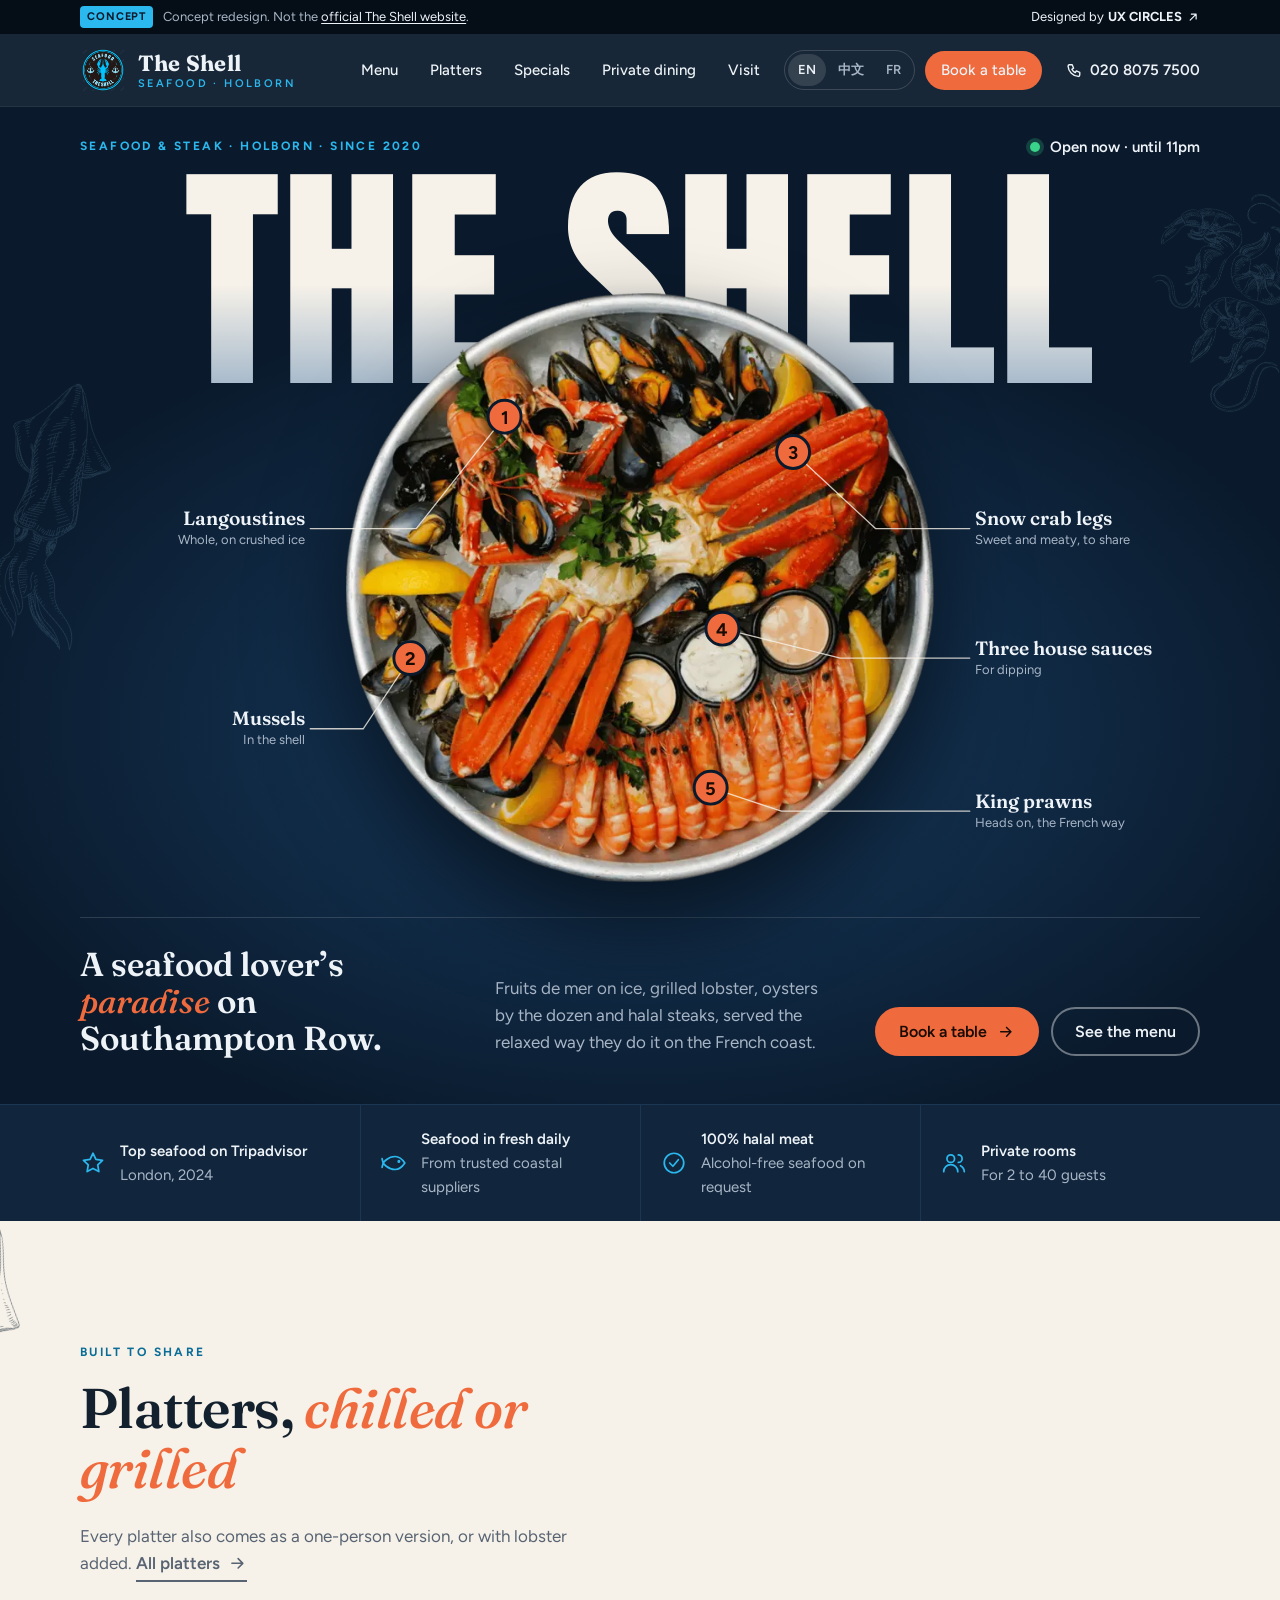
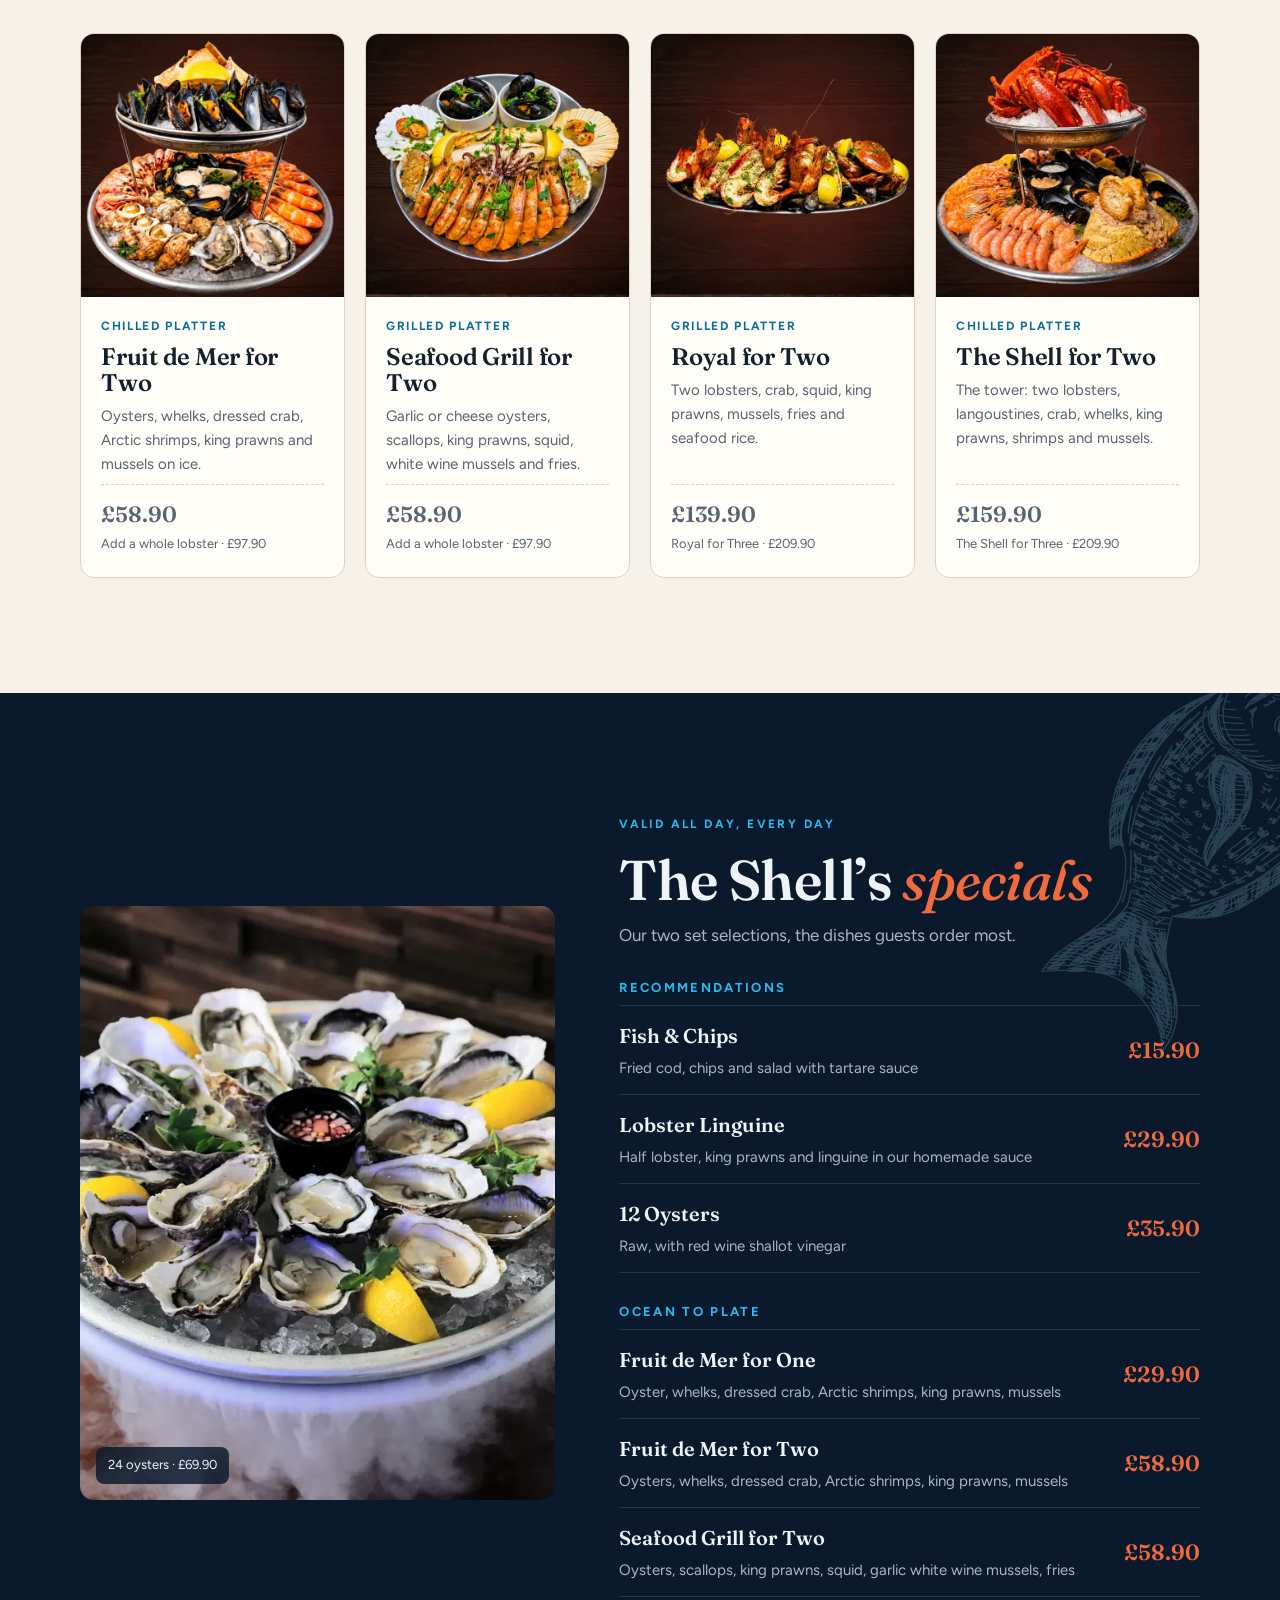
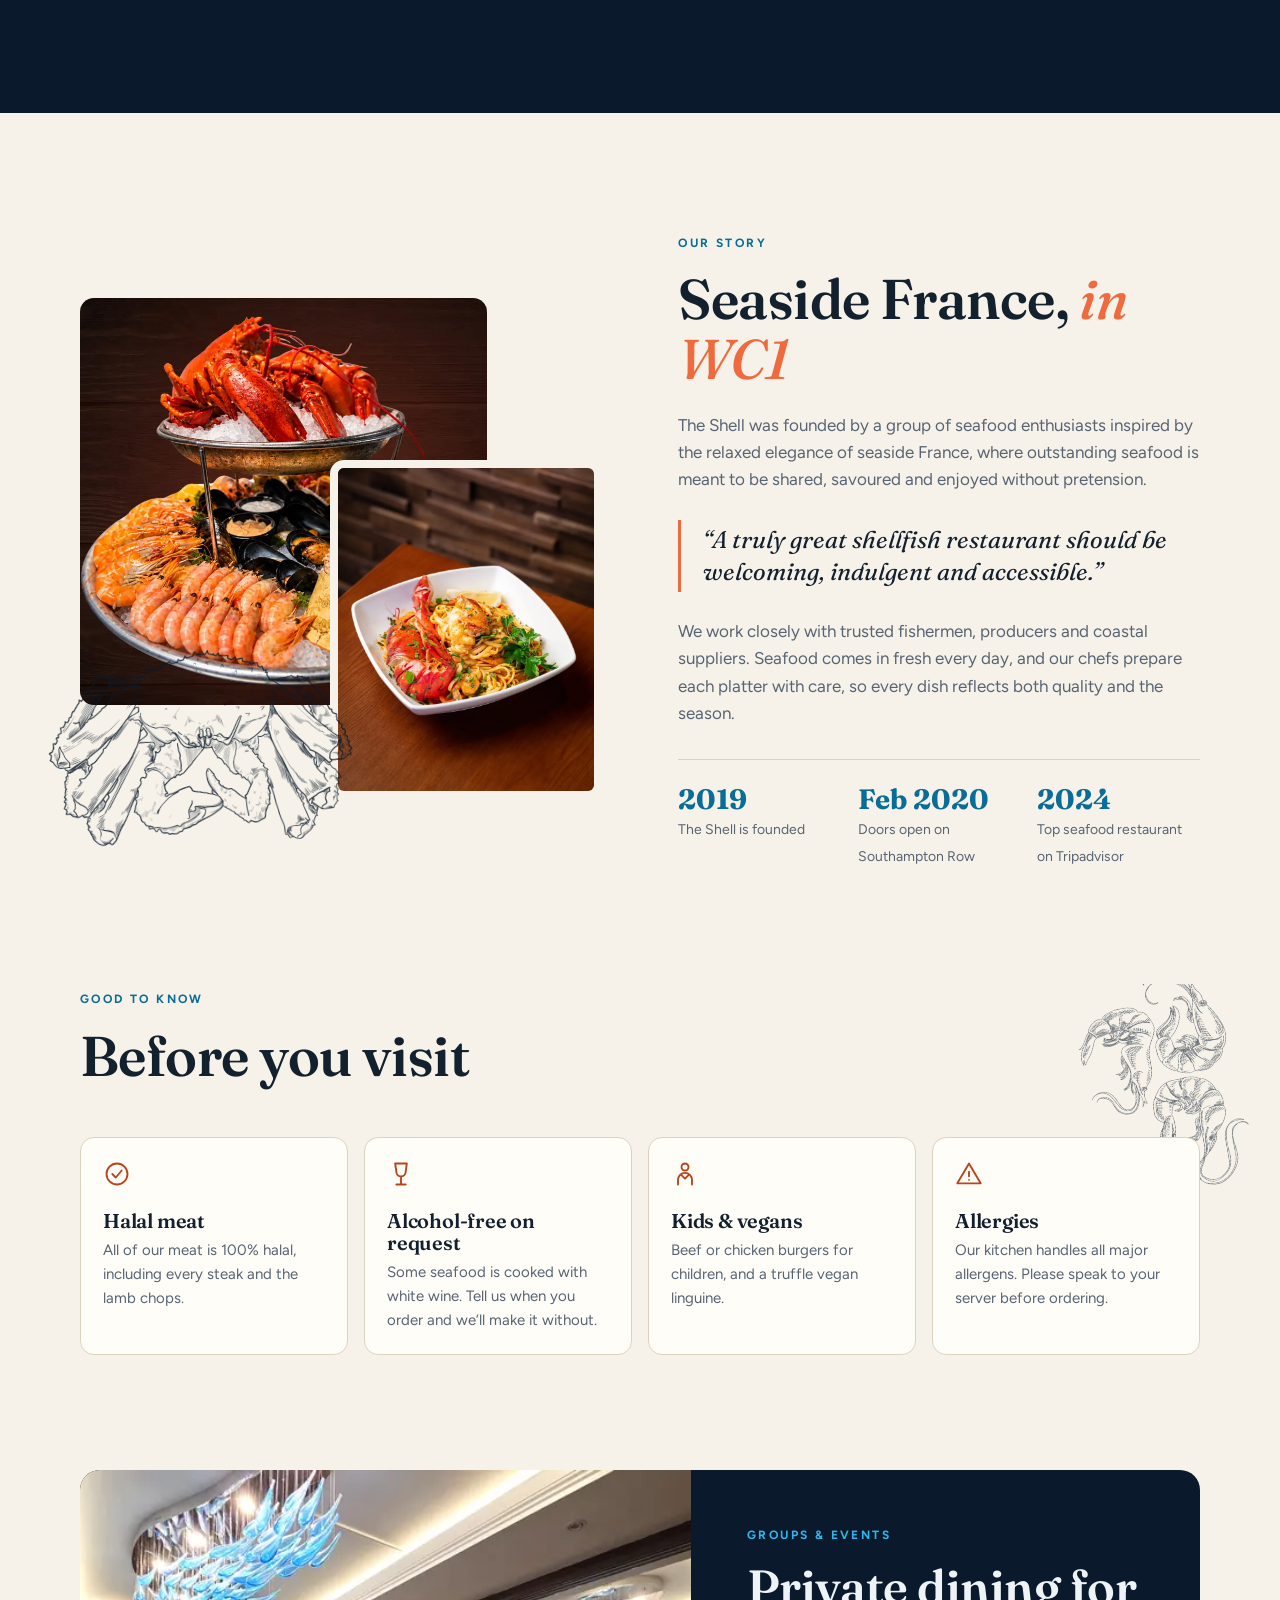
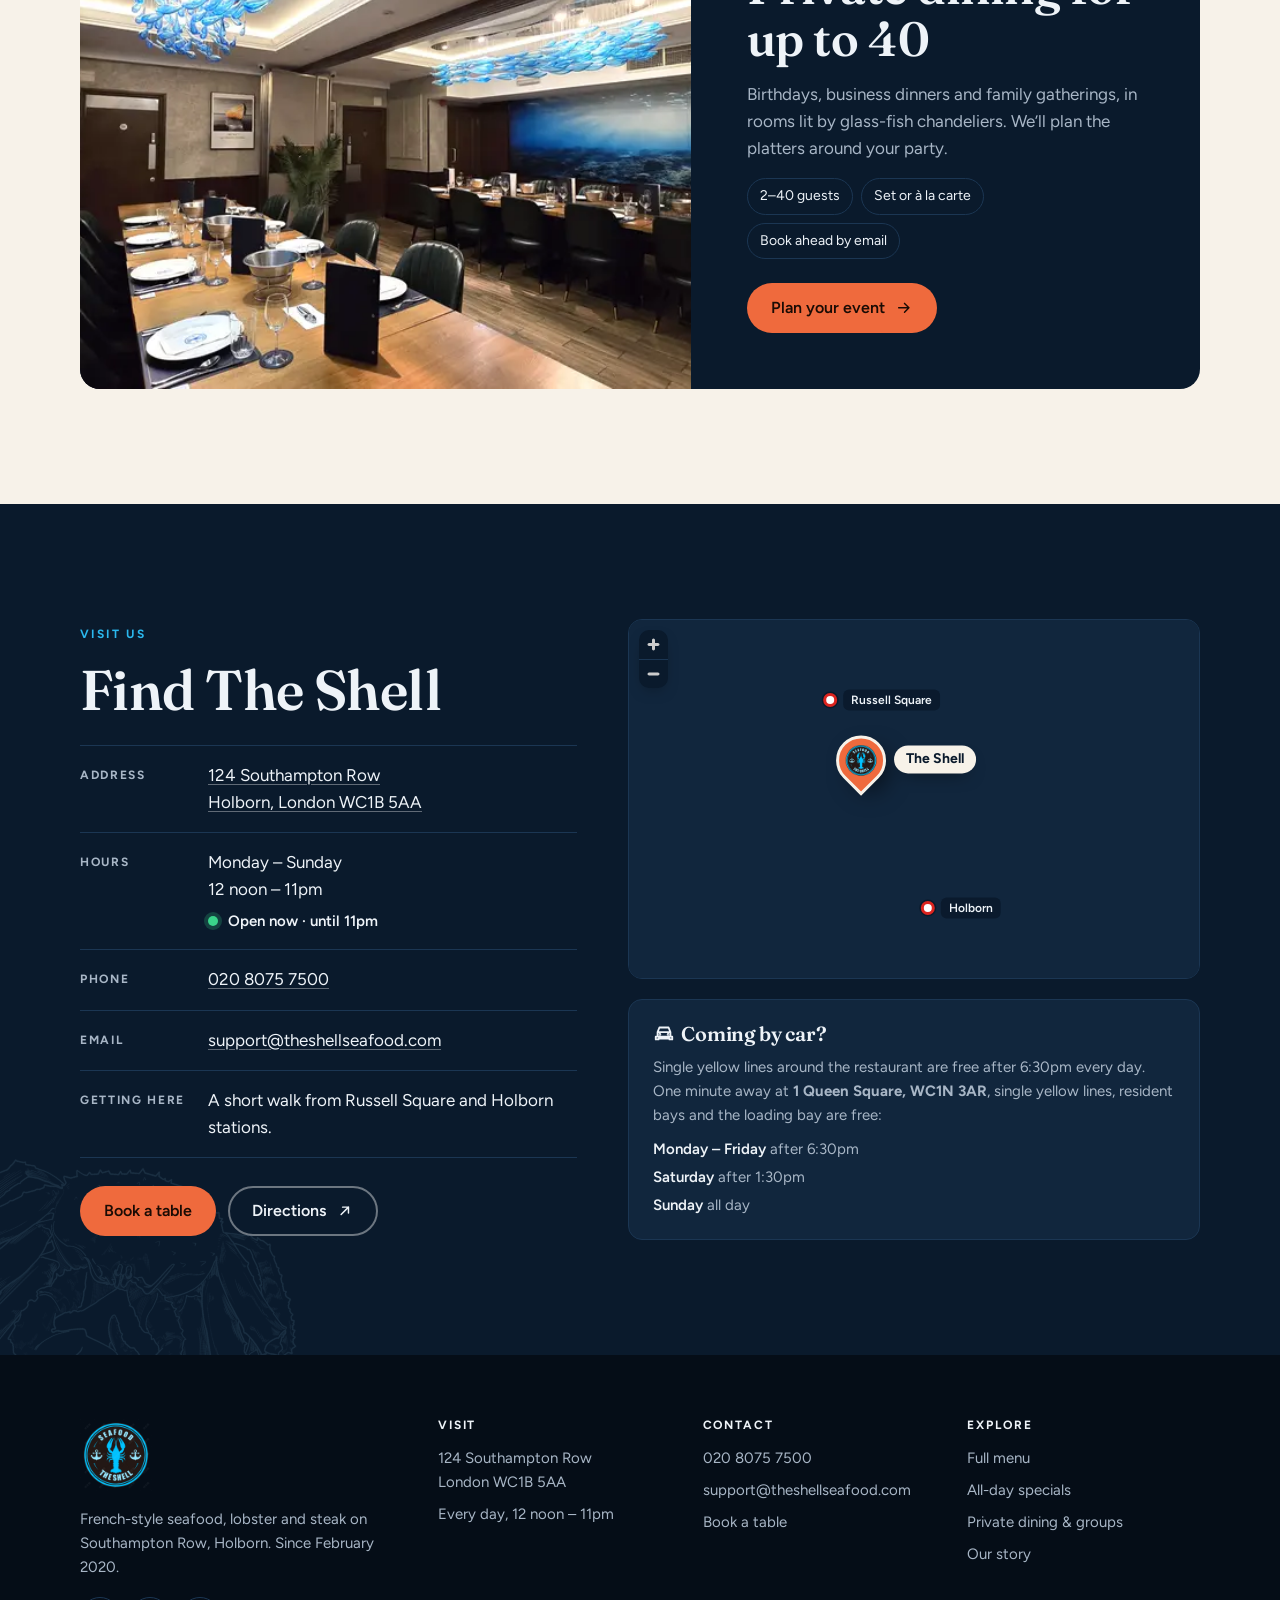
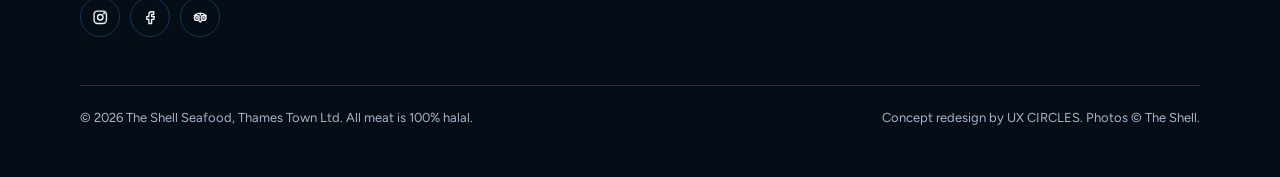
==== commit 038d26e9: "Load home page specials from a Google Sheet The restaurant edits a sheet to change specials, prices " ====
--- a/index.html
+++ b/index.html
@@ -29,7 +29,7 @@
   <link rel="preconnect" href="https://fonts.gstatic.com" crossorigin>
   <link href="https://fonts.googleapis.com/css2?family=Anton&family=Figtree:wght@400;500;600;700&family=Fraunces:ital,opsz,wght@0,9..144,500;0,9..144,600;0,9..144,700;1,9..144,500&display=swap" rel="stylesheet">
   <link rel="preload" as="image" href="assets/img/platter-cutout-700.webp" imagesrcset="assets/img/platter-cutout-700.webp 700w, assets/img/platter-cutout-880.webp 880w" imagesizes="(max-width: 760px) 92vw, 600px" fetchpriority="high">
-  <link rel="stylesheet" href="assets/css/style.css?v=10">
+  <link rel="stylesheet" href="assets/css/style.css?v=11">
   <script type="application/ld+json">
   {
     "@context": "https://schema.org",
@@ -236,7 +236,7 @@
       </div>
     </section>
 
-    <section class="section on-ink has-sketch" id="specials" aria-labelledby="specials-title">
+    <section class="section on-ink has-sketch" id="specials" data-specials-sheet="1L_RhwPZrMNXFfzwe32Jlv1mhmt5Qy1o4pagM7m1RwSw" aria-labelledby="specials-title">
       <img class="sketch sk-specials" src="assets/img/sketch-fish-light.webp" width="403" height="720" alt="" aria-hidden="true" loading="lazy" decoding="async">
       <div class="wrap specials">
         <figure class="specials-photo reveal">
@@ -411,5 +411,6 @@
   </nav>
 
   <script src="assets/js/main.js?v=4" defer></script>
+  <script defer src="assets/js/specials.js?v=1"></script>
 </body>
 </html>
--- a/assets/css/style.css
+++ b/assets/css/style.css
@@ -298,6 +298,8 @@
 .special-list strong { font-family: var(--f-display); font-size: 1.25rem; font-weight: 600; }
 .special-list span { color: var(--on-ink-muted); font-size: .9375rem; grid-column: 1; }
 .special-list .price { grid-row: 1 / span 2; grid-column: 2; align-self: center; font-size: 1.375rem; color: var(--coral); }
+.special-list .is-sold-out strong, .special-list .is-sold-out .price { opacity: .45; text-decoration: line-through; text-decoration-thickness: 1px; }
+.special-list .is-sold-out span { color: var(--coral); }
 @media (max-width: 860px) { .specials { grid-template-columns: 1fr; } .specials-photo { aspect-ratio: 16 / 11; } }
 
 /* ---------- Story ---------- */
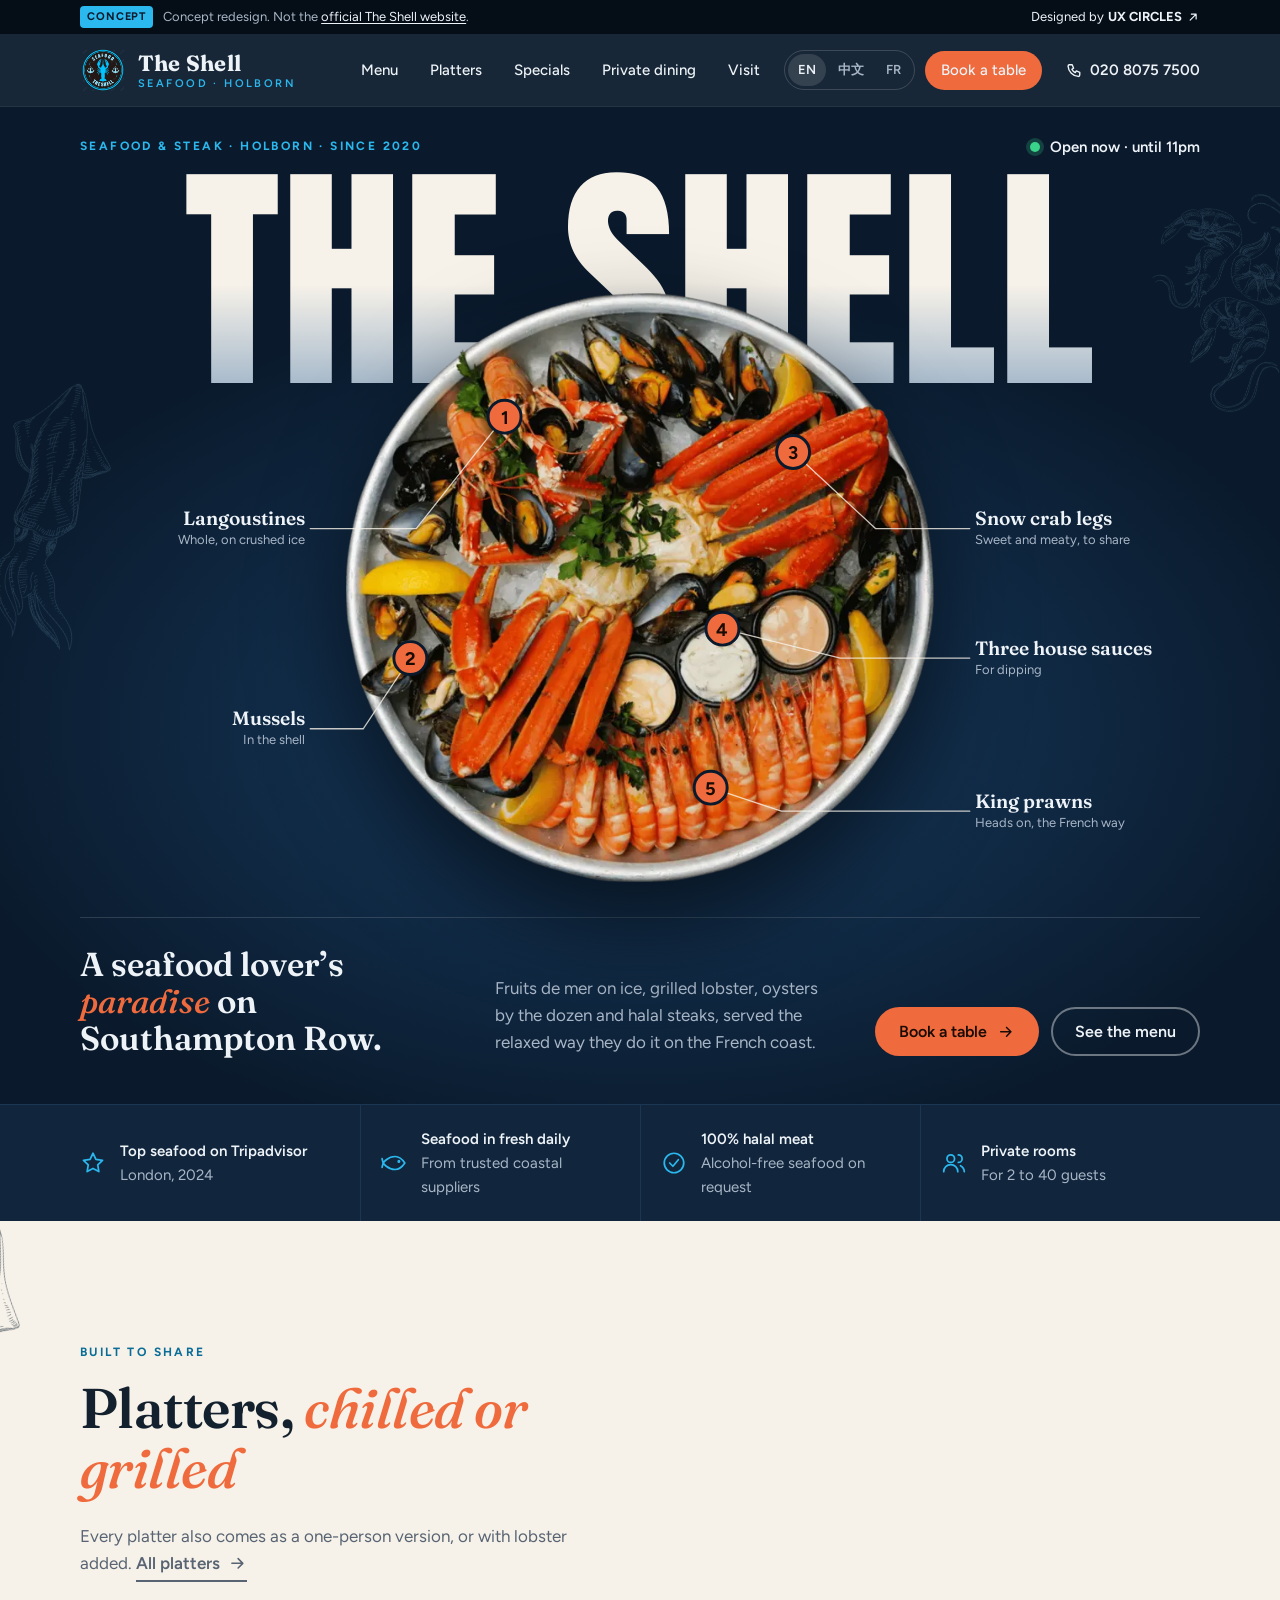
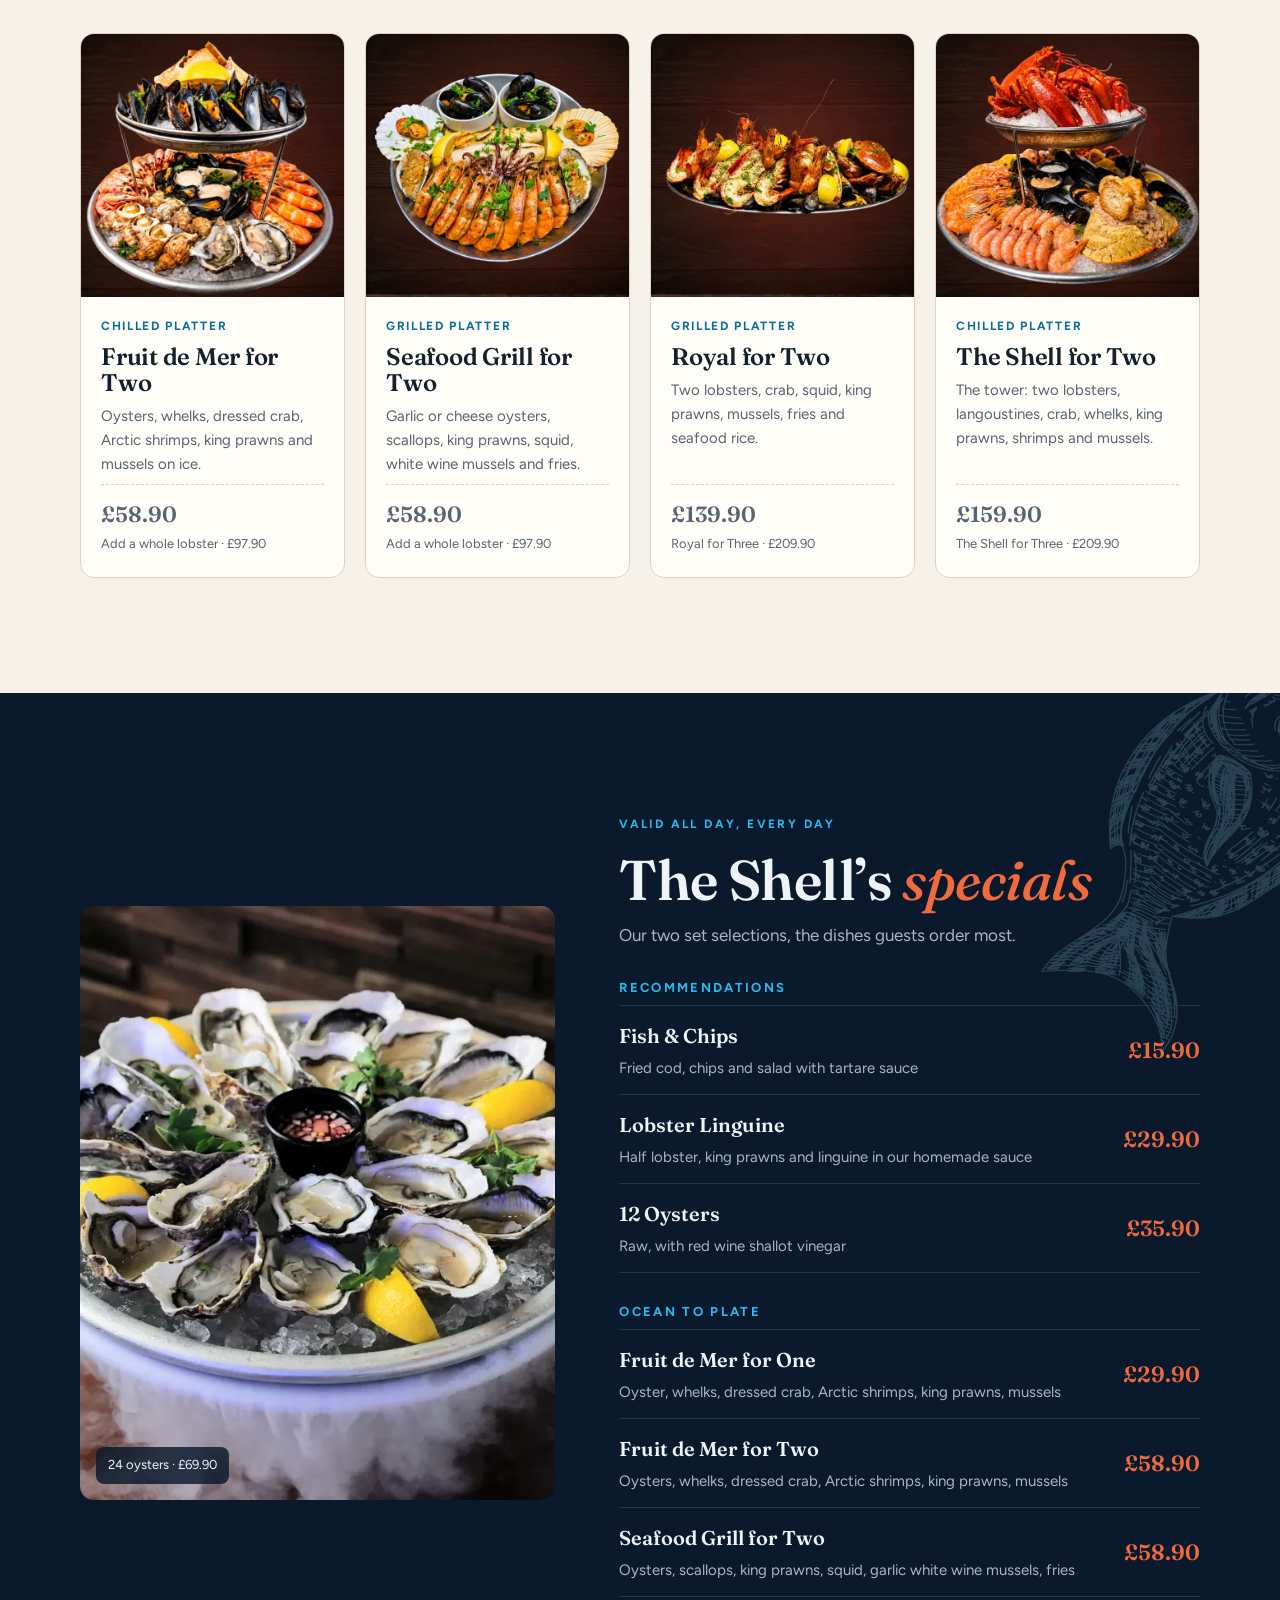
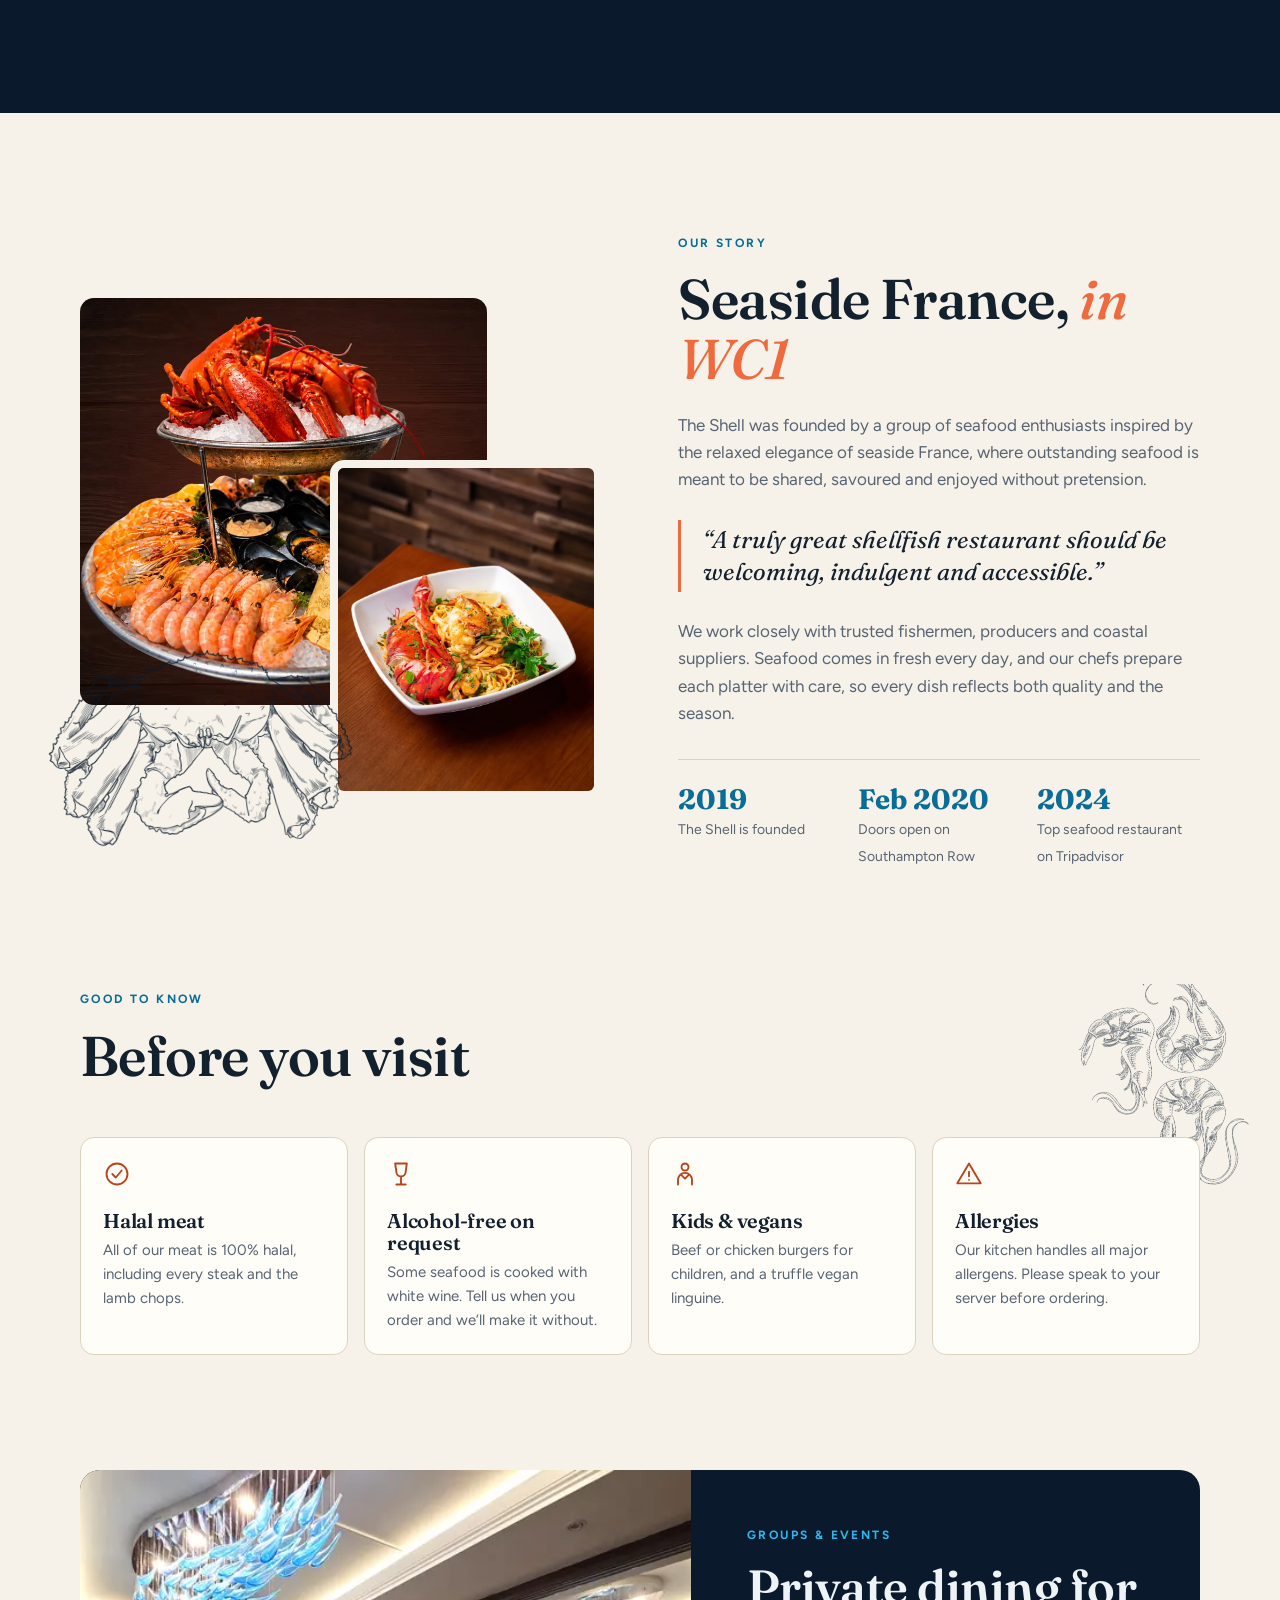
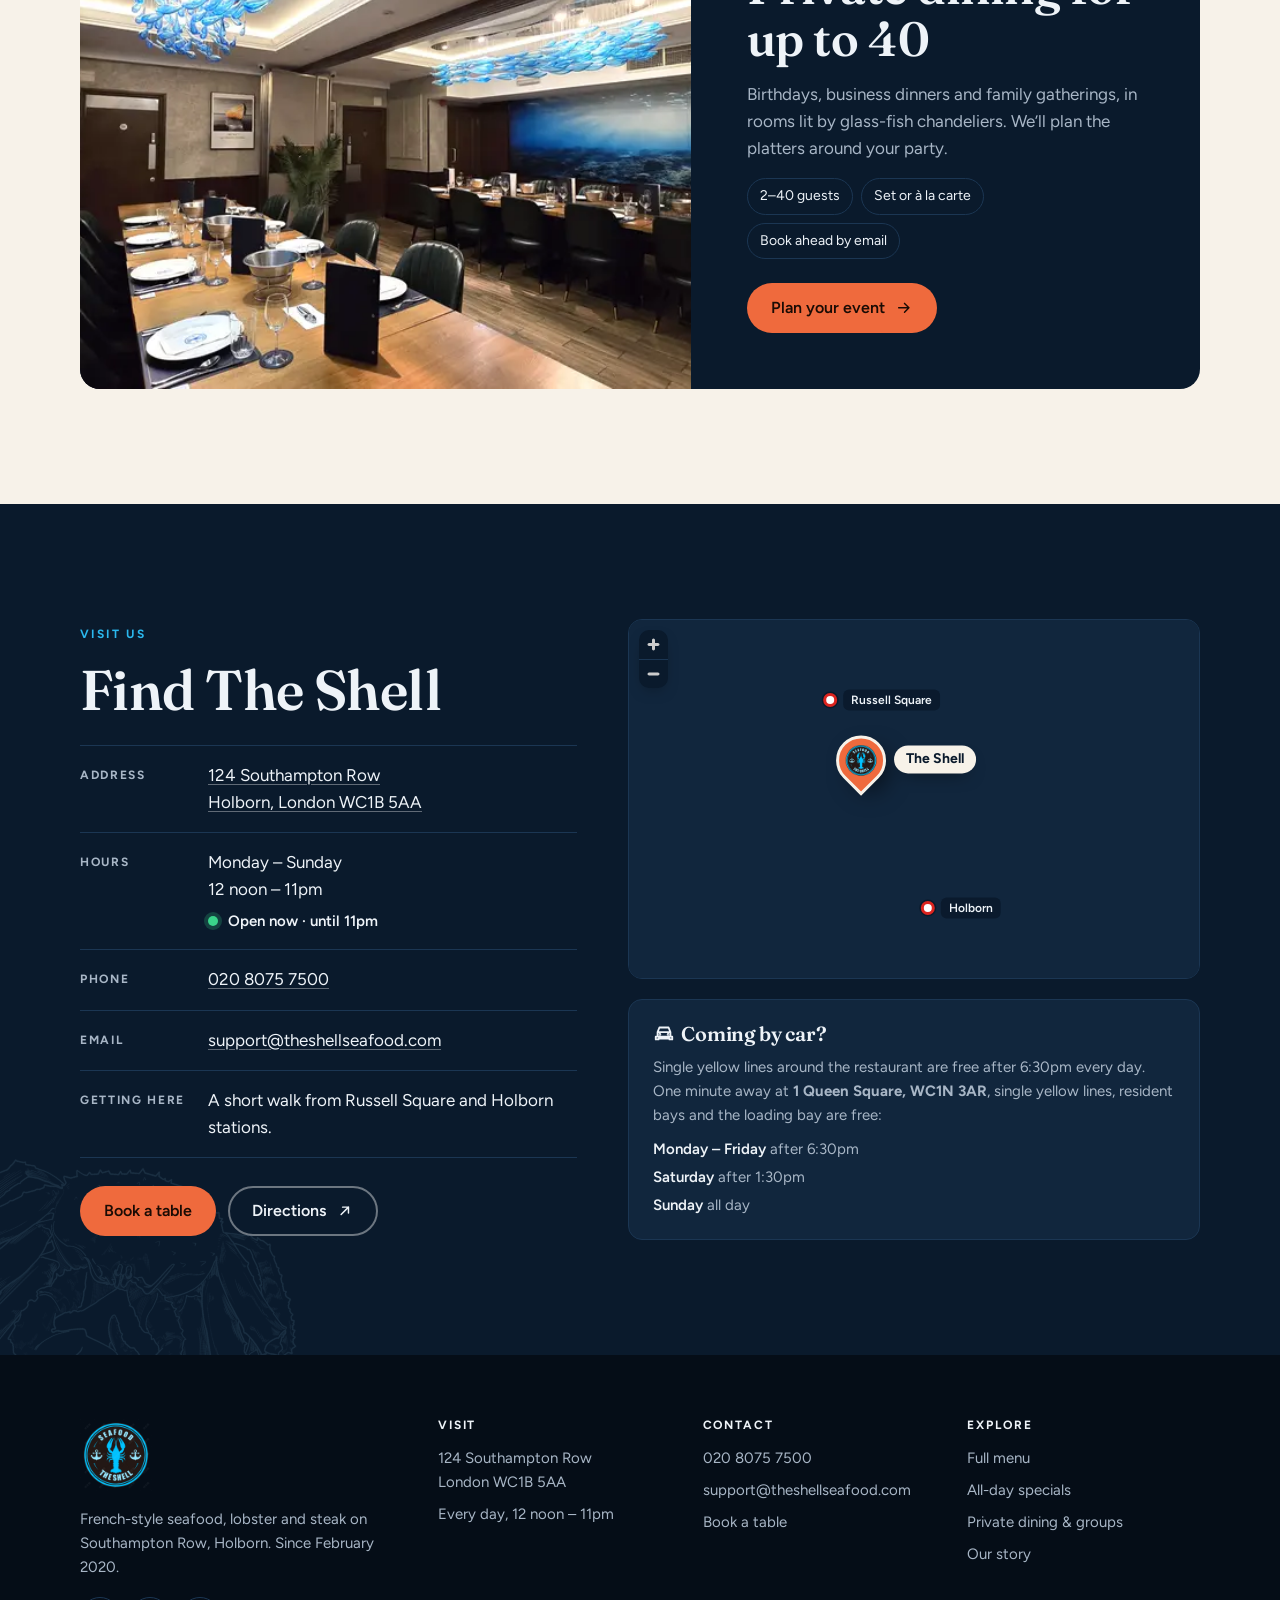
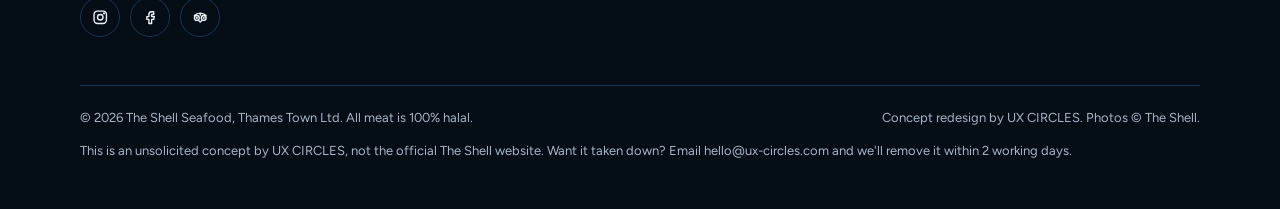
==== commit 6a380fd0: "Footer: offer to take the concept down within 2 working days Every page now says this is an unsolici" ====
--- a/index.html
+++ b/index.html
@@ -401,6 +401,7 @@
       <div class="footer-base">
         <p>© <span data-year>2026</span> The Shell Seafood, Thames Town Ltd. All meat is 100% halal.</p>
         <p>Concept redesign by <a href="https://ux-circles.com/web" target="_blank" rel="noopener">UX CIRCLES</a>. Photos © The Shell.</p>
+        <p data-takedown style="flex-basis: 100%; margin: 0;">This is an unsolicited concept by UX CIRCLES, not the official The Shell website. Want it taken down? Email <a href="mailto:hello@ux-circles.com">hello@ux-circles.com</a> and we'll remove it within 2 working days.</p>
       </div>
     </div>
   </footer>
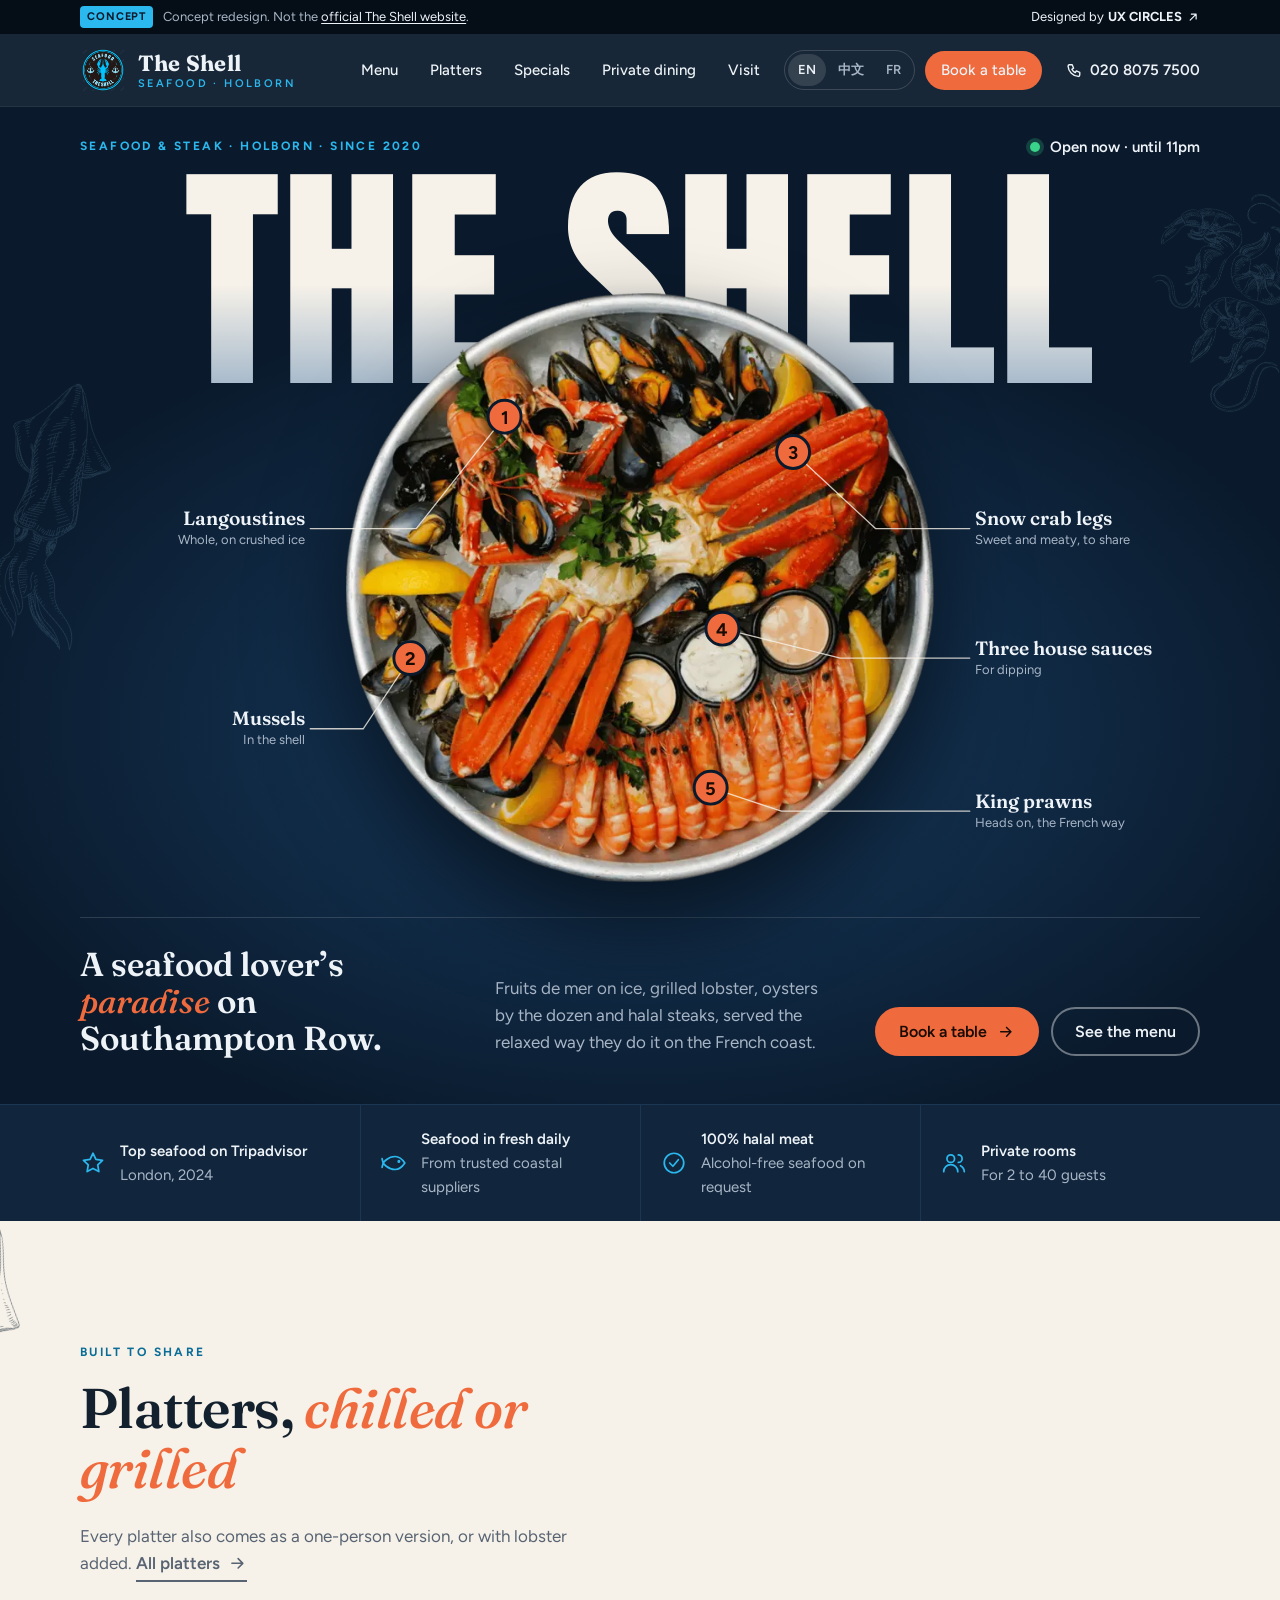
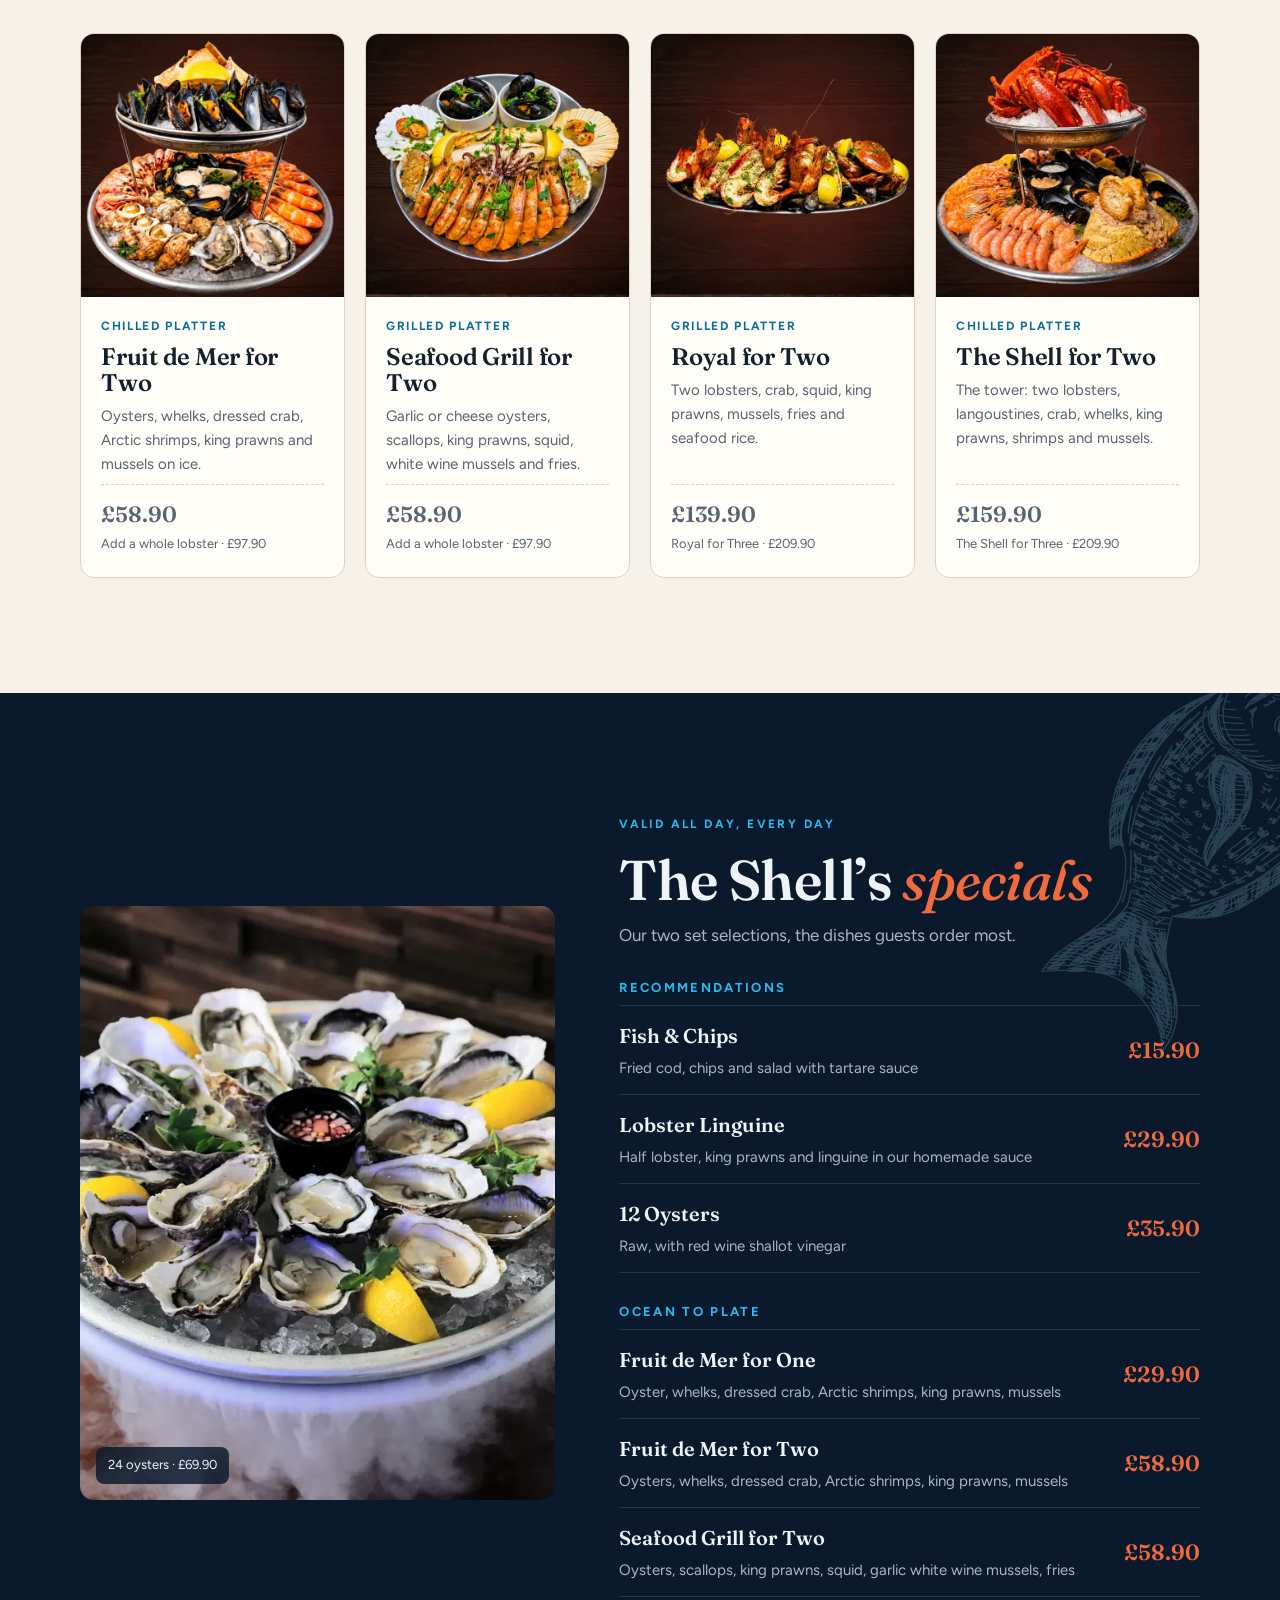
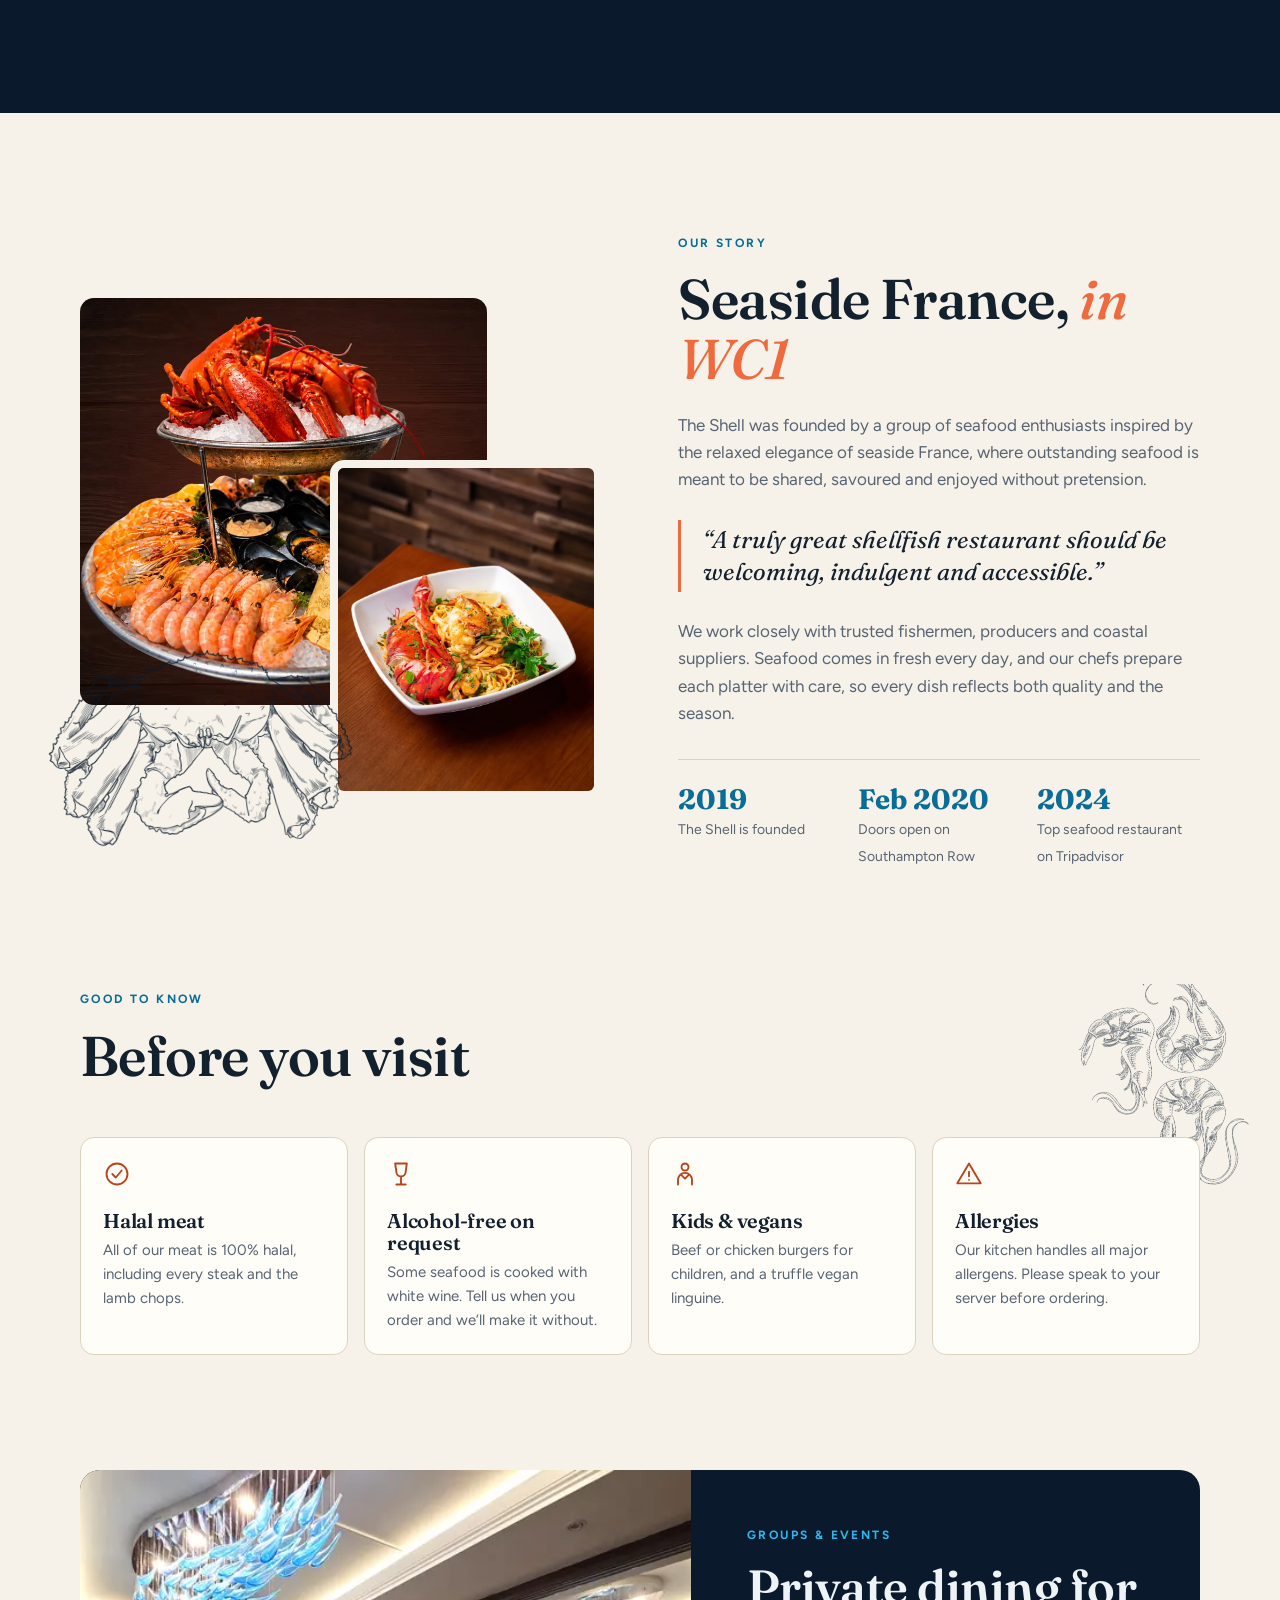
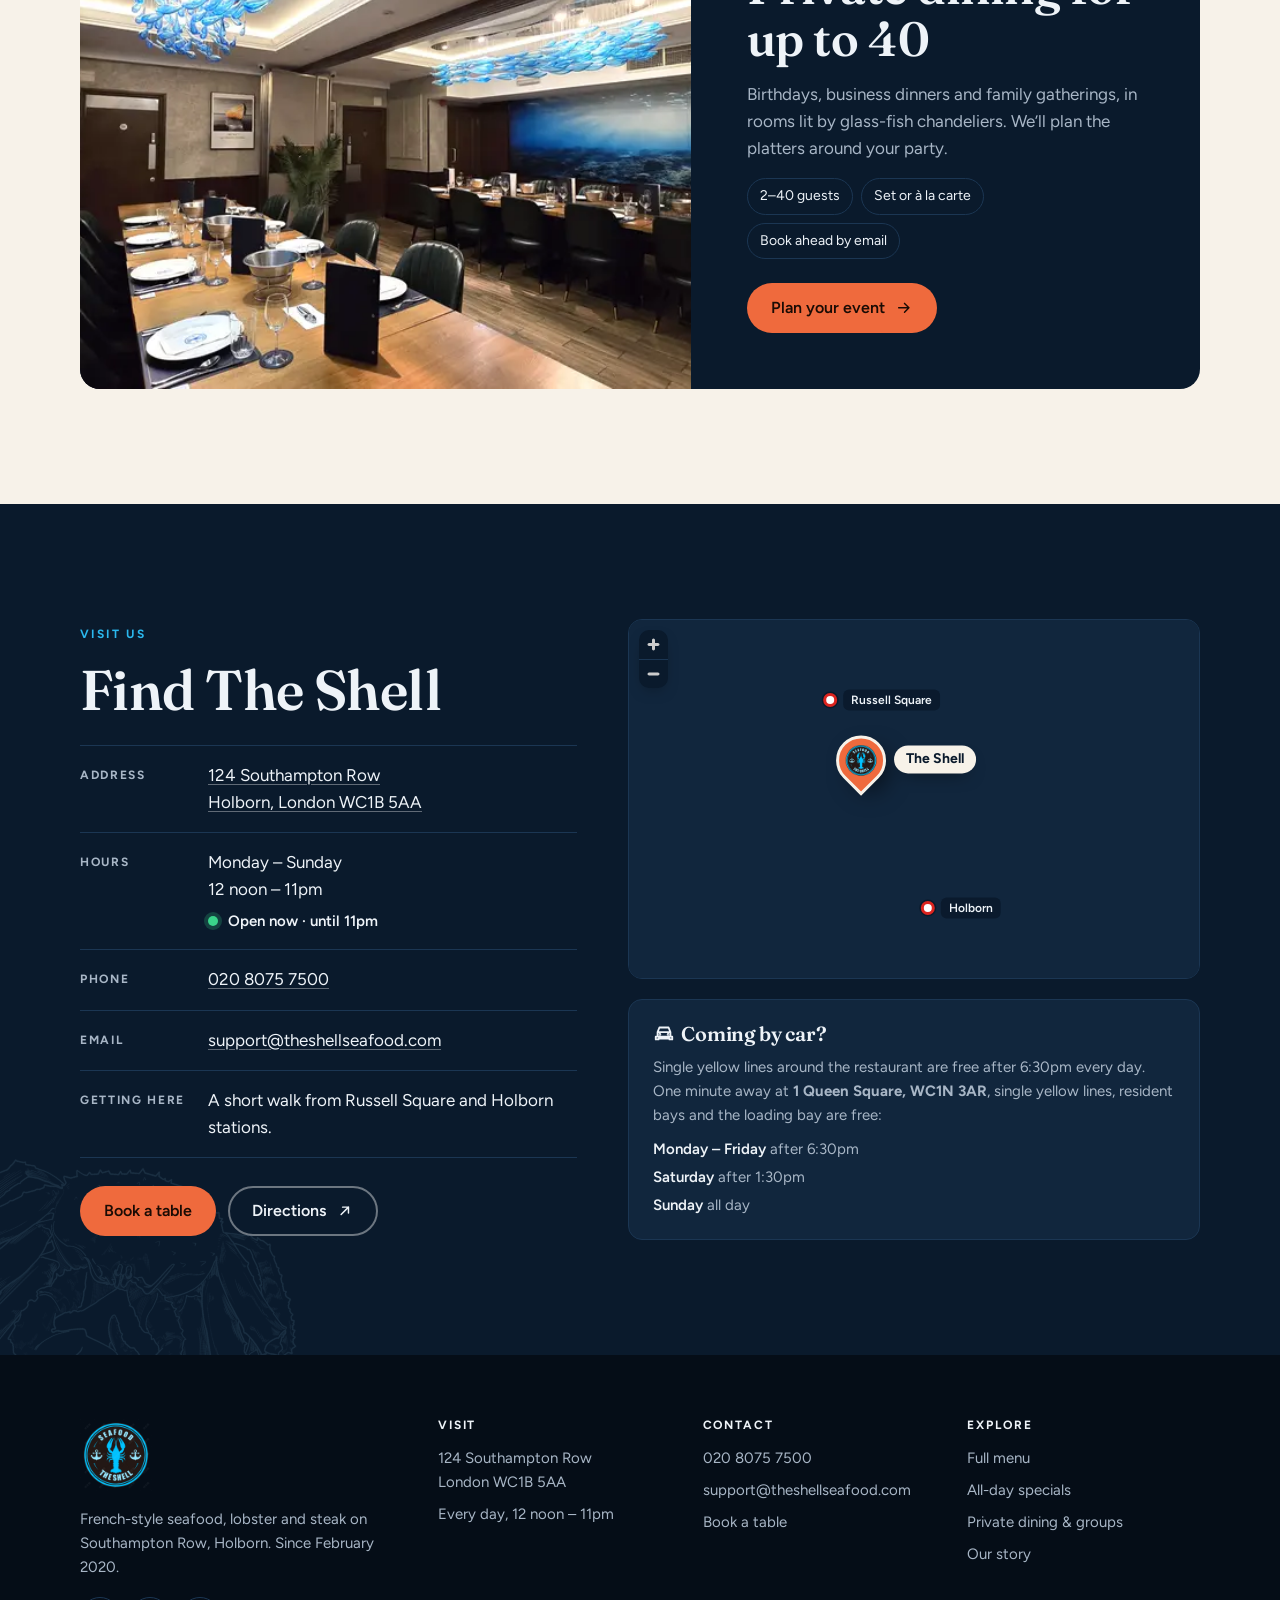
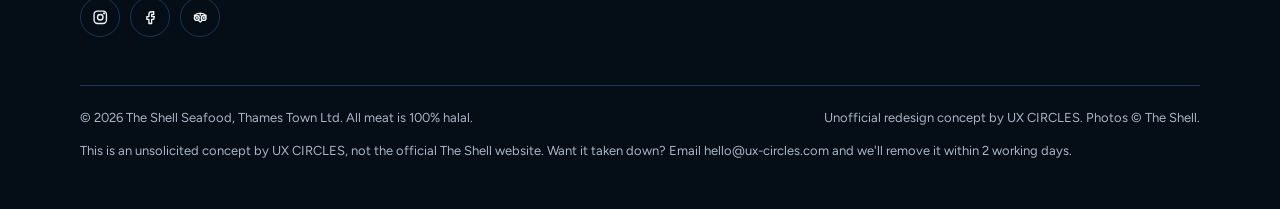
==== commit d477b9d1: "Standardise the UX CIRCLES concept credit Concept bar reads "Designed by UX CIRCLES" (設計：/设计：UX CIRC" ====
--- a/index.html
+++ b/index.html
@@ -91,7 +91,7 @@
     <div class="concept-bar" role="note">
       <div class="wrap concept-inner">
         <p><span class="concept-tag">Concept</span><span class="concept-long">Concept redesign. Not the <a href="https://www.theshellseafood.com/" target="_blank" rel="noopener">official The Shell website</a>.</span><span class="concept-short">Concept redesign</span></p>
-        <a href="https://ux-circles.com/web" target="_blank" rel="noopener"><span class="concept-by">Designed by</span> <strong>UX CIRCLES</strong> <svg class="icon" aria-hidden="true"><use href="#i-ext"/></svg></a>
+        <a href="https://ux-circles.com/restaurants" target="_blank" rel="noopener"><span class="concept-by">Designed by</span> <strong>UX CIRCLES</strong> <svg class="icon" aria-hidden="true"><use href="#i-ext"/></svg></a>
       </div>
     </div>
     <div class="header-bar">
@@ -400,7 +400,7 @@
       </div>
       <div class="footer-base">
         <p>© <span data-year>2026</span> The Shell Seafood, Thames Town Ltd. All meat is 100% halal.</p>
-        <p>Concept redesign by <a href="https://ux-circles.com/web" target="_blank" rel="noopener">UX CIRCLES</a>. Photos © The Shell.</p>
+        <p>Unofficial redesign concept by <a href="https://ux-circles.com/restaurants" target="_blank" rel="noopener">UX CIRCLES</a>. Photos © The Shell.</p>
         <p data-takedown style="flex-basis: 100%; margin: 0;">This is an unsolicited concept by UX CIRCLES, not the official The Shell website. Want it taken down? Email <a href="mailto:hello@ux-circles.com">hello@ux-circles.com</a> and we'll remove it within 2 working days.</p>
       </div>
     </div>
